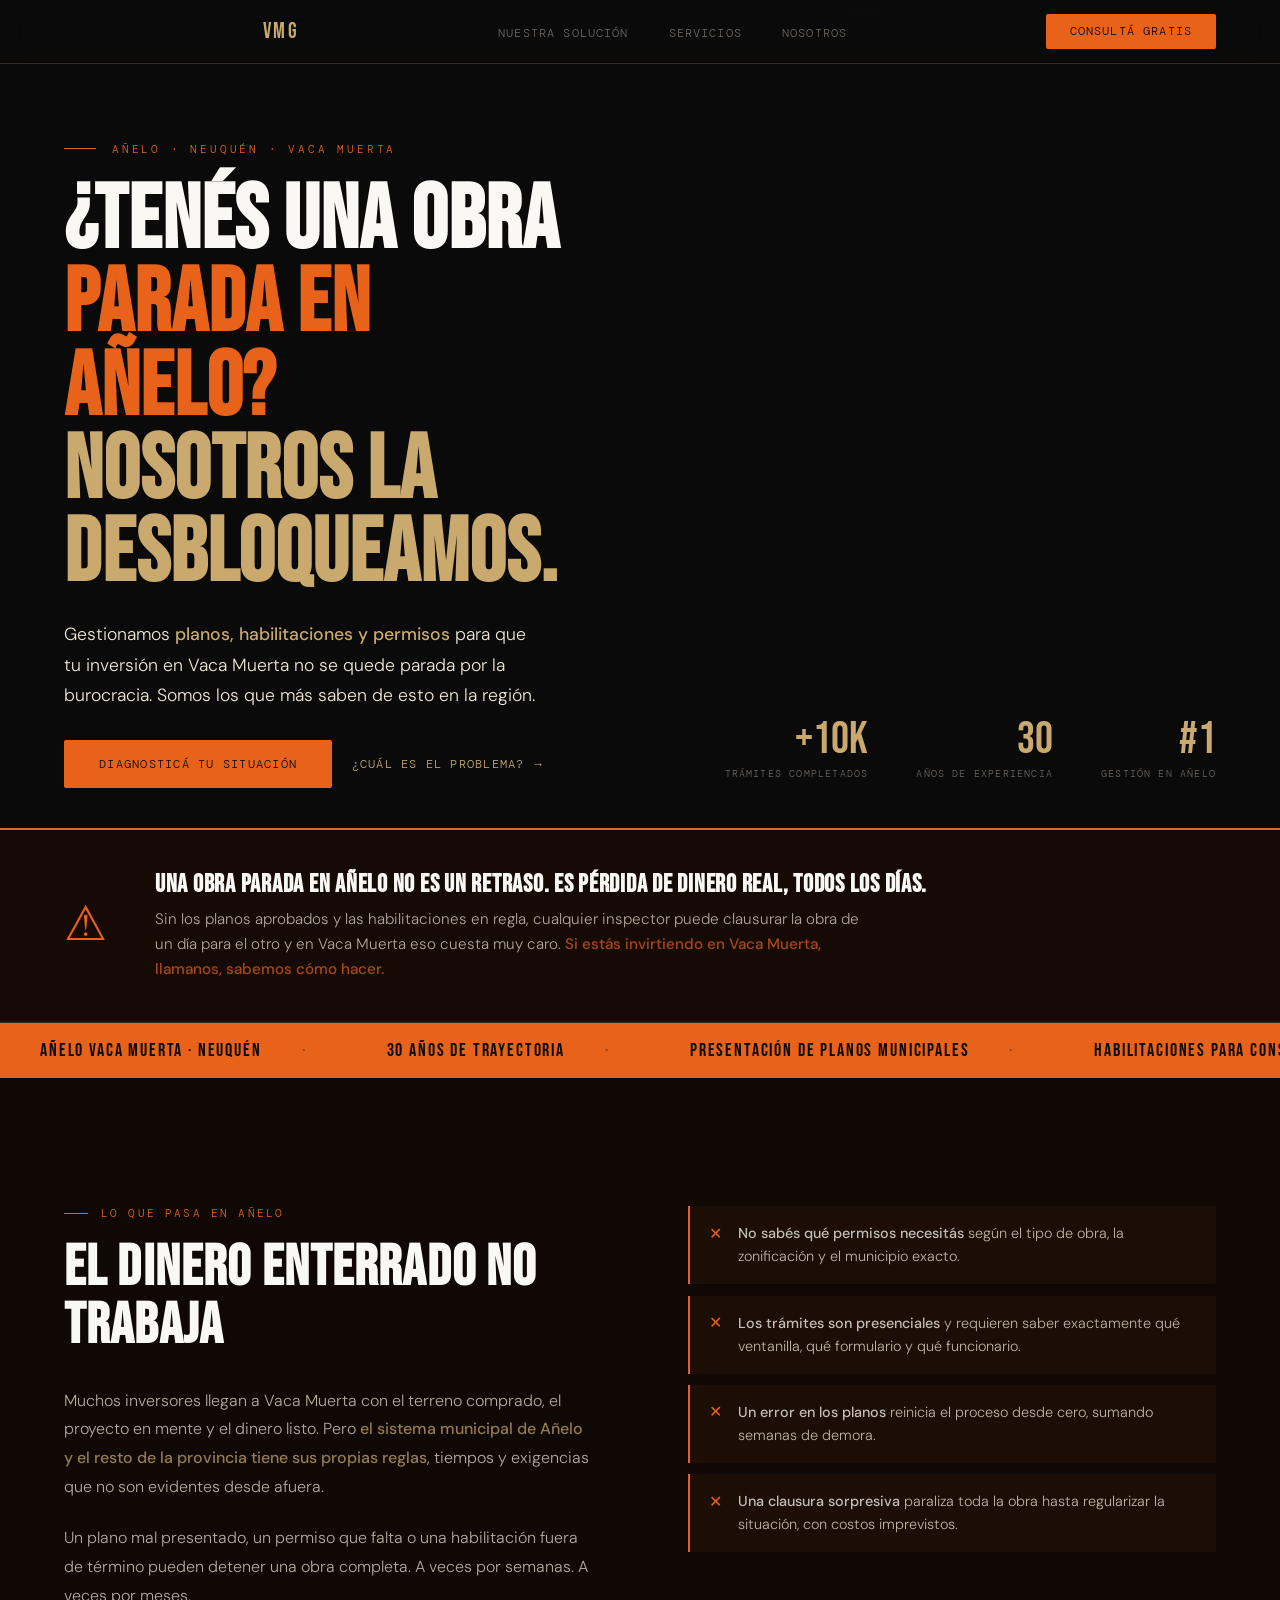
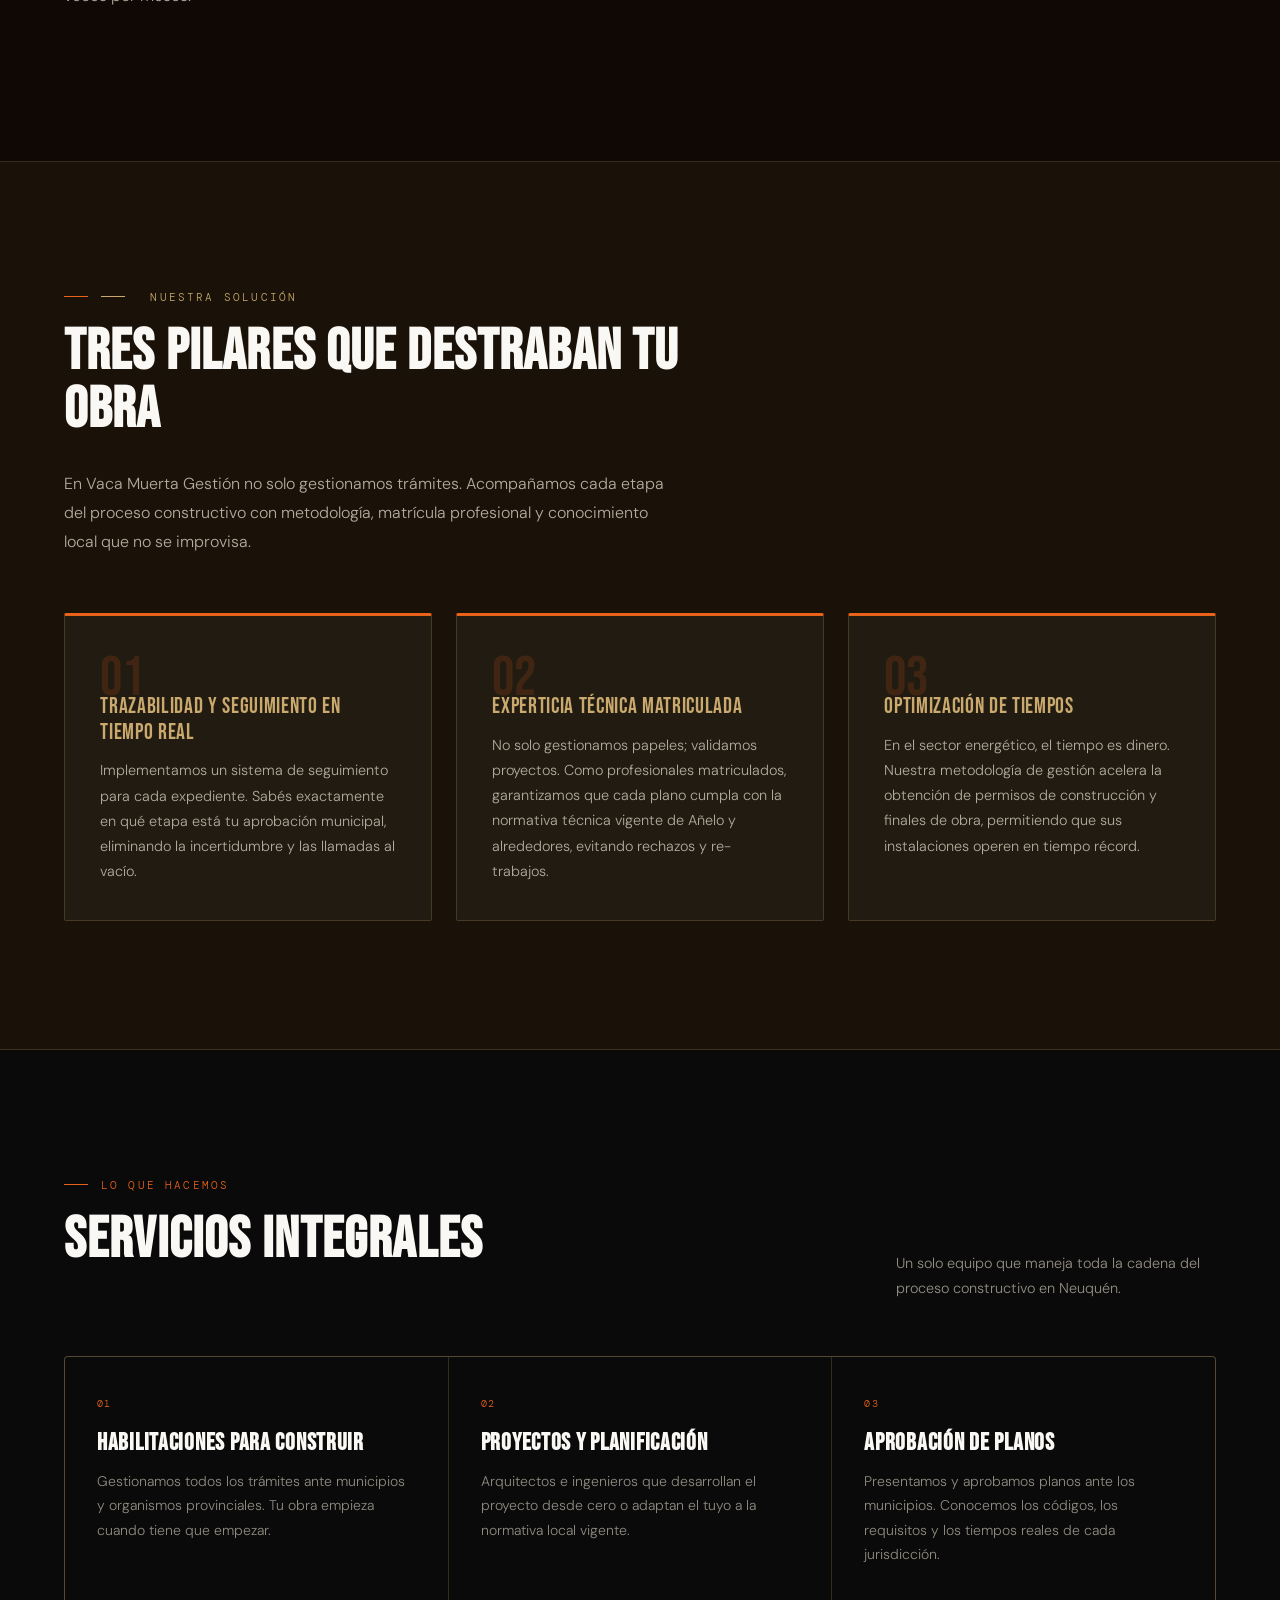
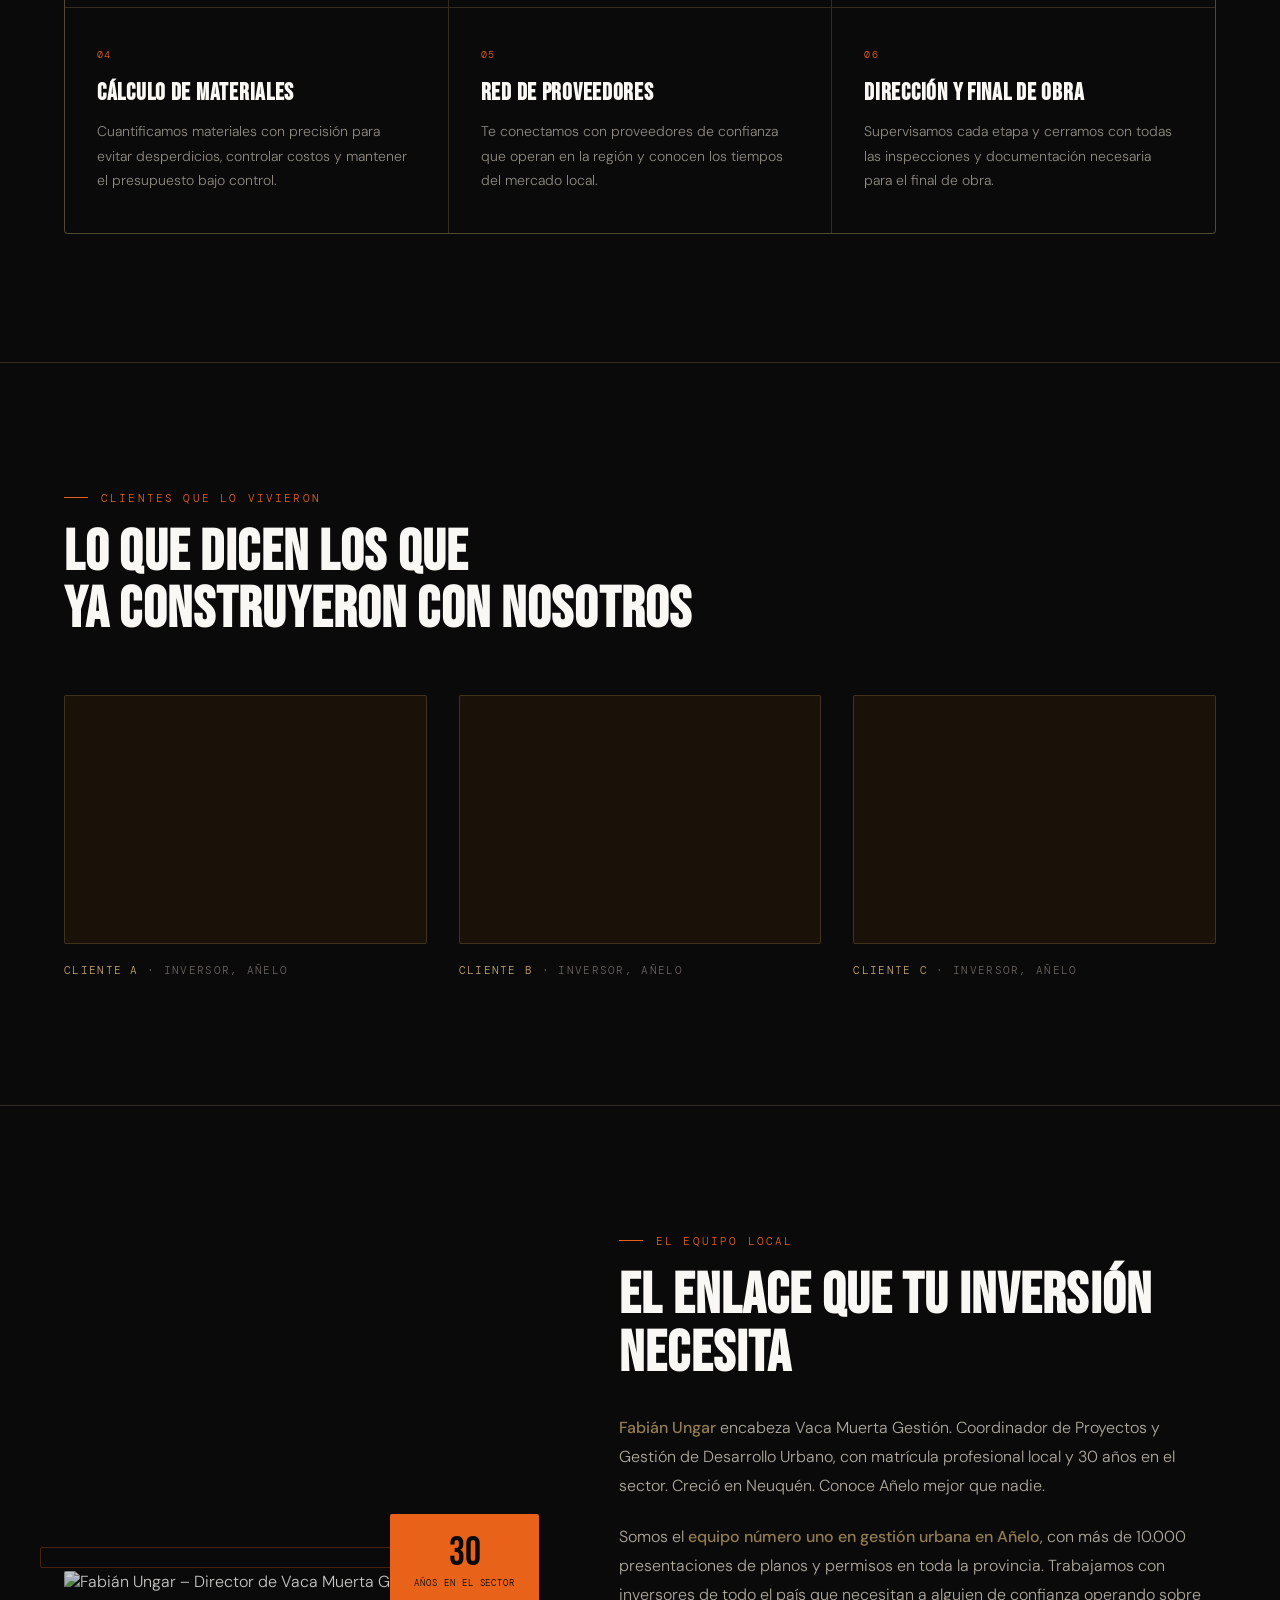
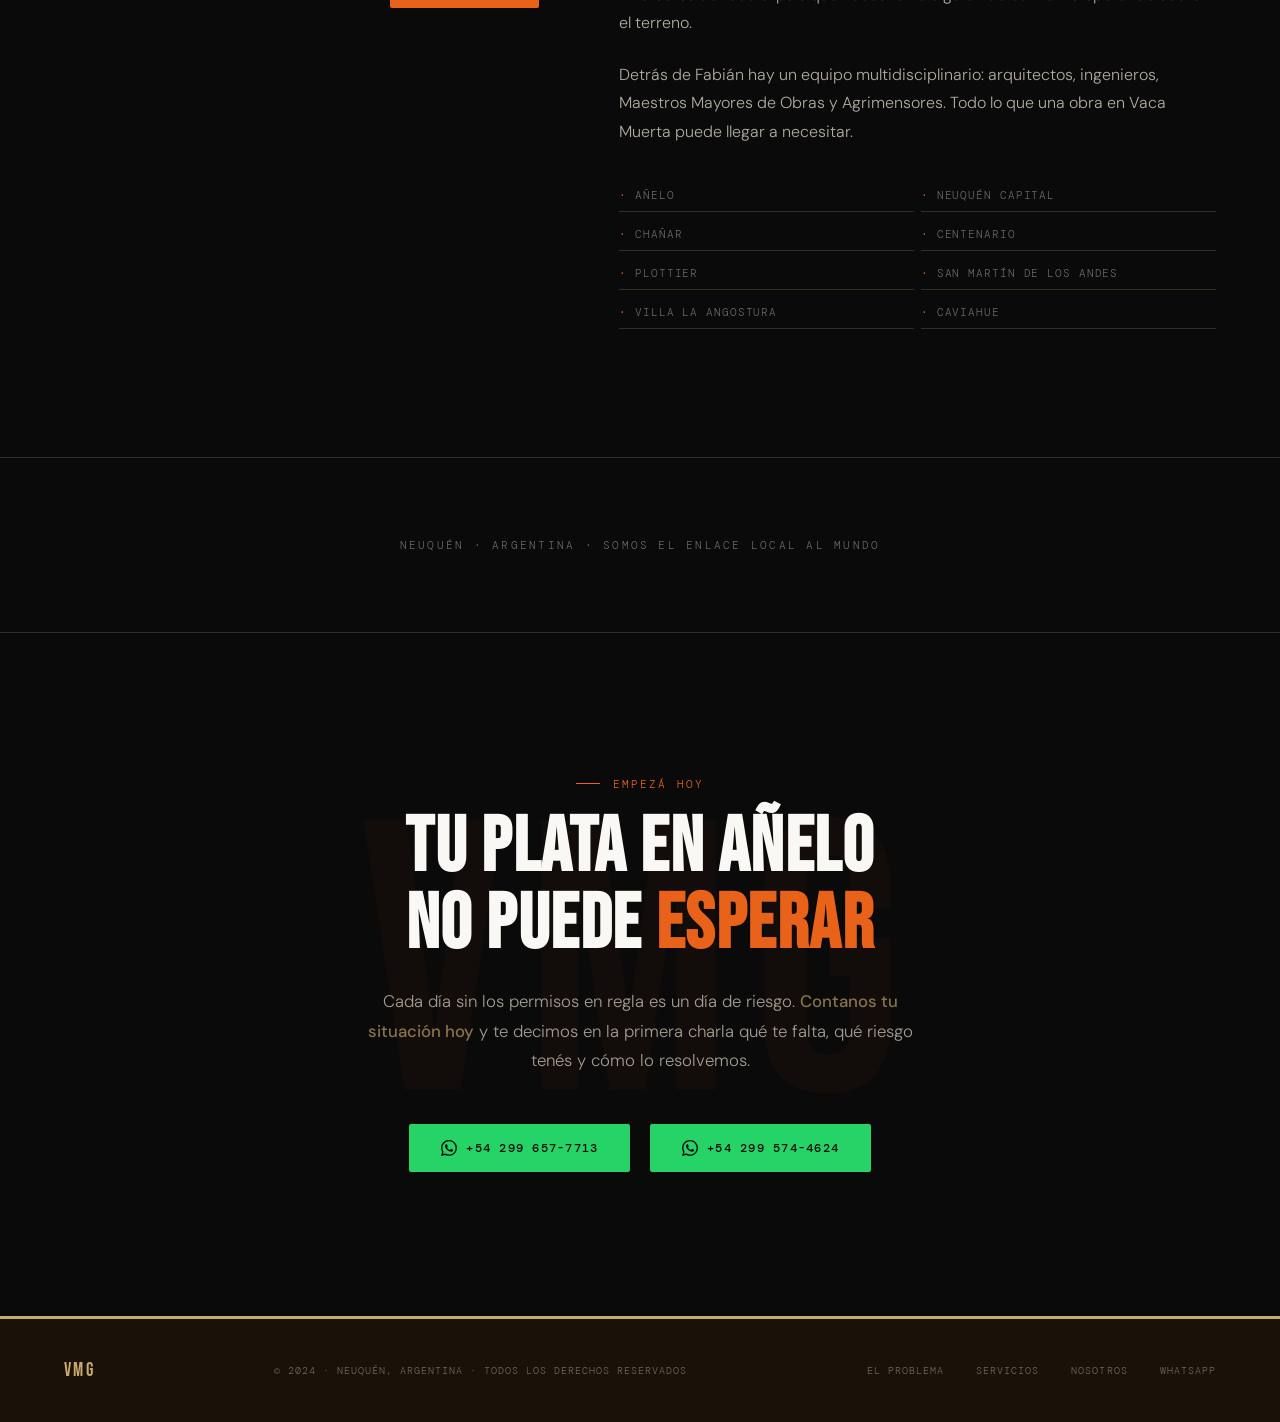
==== index.html @ 1258cb92 "Add files via upload reemplaza." ====
<!DOCTYPE html>
<html lang="es">
<head>
<meta charset="UTF-8">
<meta name="viewport" content="width=device-width, initial-scale=1.0">
<title>Vaca Muerta Gestión – Planos, Permisos y Habilitaciones en Añelo</title>
<link rel="preconnect" href="https://fonts.googleapis.com">
<link href="https://fonts.googleapis.com/css2?family=Bebas+Neue&family=DM+Sans:ital,wght@0,300;0,400;0,500;1,300&family=DM+Mono:wght@400;500&display=swap" rel="stylesheet">
<link rel="stylesheet" href="style.css">
</head>
<body>

<!-- NAV -->
<nav>
  <a href="#" class="nav-logo">
    <img src="https://vacamuertagestion.com.ar/wp-content/uploads/2024/09/VMG-isologo.png"
         alt="Vaca Muerta Gestión"
         onerror="this.style.display='none'; document.querySelector('.nav-logo-fallback').style.display='block'">
  </a>
  <span class="nav-logo-fallback">VMG</span>
  <ul>
    <li><a href="#solucion">Nuestra solución</a></li>
    <li><a href="#servicios">Servicios</a></li>
    <li><a href="#quienes">Nosotros</a></li>
  </ul>
  <a href="https://wa.me/542996577713" class="nav-cta">Consultá gratis</a>
</nav>

<!-- HERO -->
<section class="hero">
  <div class="hero-left">
    <p class="hero-eyebrow">Añelo · Neuquén · Vaca Muerta</p>
    <h1 class="hero-title">
      ¿Tenés una obra<br>
      <span class="accent">parada en Añelo?</span><br>
      <span class="arena">Nosotros la<br>desbloqueamos.</span>
    </h1>
    <p class="hero-desc">
      Gestionamos <strong>planos, habilitaciones y permisos</strong> para que tu inversión en Vaca Muerta no se quede parada por la burocracia. Somos los que más saben de esto en la región.
    </p>
    <div class="hero-actions">
      <a href="https://wa.me/542996577713" class="btn-primary">Diagnosticá tu situación</a>
      <a href="#problema" class="btn-ghost">¿Cuál es el problema?</a>
    </div>
  </div>
  <div class="hero-right">
    <img src="https://vacamuertagestion.com.ar/wp-content/uploads/2024/09/black-white-scene-showcasing-life-construction-workers-site-min-scaled.jpg" alt="Obra en construcción en Añelo">
  </div>
  <div class="hero-stat-bar">
    <div class="stat">
      <div class="stat-num">+10K</div>
      <div class="stat-label">Trámites completados</div>
    </div>
    <div class="stat">
      <div class="stat-num">30</div>
      <div class="stat-label">Años de experiencia</div>
    </div>
    <div class="stat">
      <div class="stat-num">#1</div>
      <div class="stat-label">Gestión en Añelo</div>
    </div>
  </div>
</section>

<!-- ALERTA -->
<div class="alerta-strip">
  <div class="alerta-icono">⚠</div>
  <div class="alerta-texto">
    <h3>Una obra parada en Añelo no es un retraso. Es pérdida de dinero real, todos los días.</h3>
    <p>Sin los planos aprobados y las habilitaciones en regla, cualquier inspector puede clausurar la obra de un día para el otro y en Vaca Muerta eso cuesta muy caro. <strong>Si estás invirtiendo en Vaca Muerta, llamanos, sabemos cómo hacer.</strong></p>
  </div>
</div>

<!-- TICKER -->
<div class="ticker-wrap" aria-hidden="true">
  <div class="ticker-track">
    <span class="ticker-item">Añelo Vaca Muerta · Neuquén</span>
    <span class="ticker-item">30 años de trayectoria</span>
    <span class="ticker-item">Presentación de planos municipales</span>
    <span class="ticker-item">Habilitaciones para construir</span>
    <span class="ticker-item">Gestión de permisos</span>
    <span class="ticker-item">Aprobación sin demoras</span>
    <span class="ticker-item">Códigos urbanos de Neuquén</span>
    <span class="ticker-item">Final de obra</span>
    <span class="ticker-item">Añelo Vaca Muerta · Neuquén</span>
    <span class="ticker-item">30 años de trayectoria</span>
    <span class="ticker-item">Presentación de planos municipales</span>
    <span class="ticker-item">Habilitaciones para construir</span>
    <span class="ticker-item">Gestión de permisos</span>
    <span class="ticker-item">Aprobación sin demoras</span>
    <span class="ticker-item">Códigos urbanos de Neuquén</span>
    <span class="ticker-item">Final de obra</span>
  </div>
</div>

<!-- EL PROBLEMA -->
<section class="problema" id="problema" style="background: #0f0804;">
  <div>
    <p class="tag">Lo que pasa en Añelo</p>
    <h2 class="section-title">El dinero enterrado no trabaja</h2>
    <p class="section-body">
      Muchos inversores llegan a Vaca Muerta con el terreno comprado, el proyecto en mente y el dinero listo. Pero <strong>el sistema municipal de Añelo y el resto de la provincia tiene sus propias reglas</strong>, tiempos y exigencias que no son evidentes desde afuera.
    </p>
    <p class="section-body">
      Un plano mal presentado, un permiso que falta o una habilitación fuera de término pueden detener una obra completa. A veces por semanas. A veces por meses.
    </p>
  </div>
  <div class="friction-list" style="align-self:start; margin-top:0;">
    <div class="friction-item">
      <div class="friction-ico">✕</div>
      <div class="friction-text"><strong>No sabés qué permisos necesitás</strong> según el tipo de obra, la zonificación y el municipio exacto.</div>
    </div>
    <div class="friction-item">
      <div class="friction-ico">✕</div>
      <div class="friction-text"><strong>Los trámites son presenciales</strong> y requieren saber exactamente qué ventanilla, qué formulario y qué funcionario.</div>
    </div>
    <div class="friction-item">
      <div class="friction-ico">✕</div>
      <div class="friction-text"><strong>Un error en los planos</strong> reinicia el proceso desde cero, sumando semanas de demora.</div>
    </div>
    <div class="friction-item">
      <div class="friction-ico">✕</div>
      <div class="friction-text"><strong>Una clausura sorpresiva</strong> paraliza toda la obra hasta regularizar la situación, con costos imprevistos.</div>
    </div>
  </div>
</section>

<!-- NUESTRA SOLUCIÓN -->
<section class="solucion-section" id="solucion">
  <div class="solucion-header">
    <p class="tag" style="color: var(--arena);">
      <span style="background:var(--arena); display:inline-block; width:1.5rem; height:1px; margin-right:0.8rem;"></span>
      Nuestra solución
    </p>
    <h2 class="section-title">Tres pilares que destraban tu obra</h2>
    <p class="section-body" style="max-width:55ch;">
      En Vaca Muerta Gestión no solo gestionamos trámites. Acompañamos cada etapa del proceso constructivo con metodología, matrícula profesional y conocimiento local que no se improvisa.
    </p>
  </div>
  <div class="solucion-grid">
    <div class="solucion-card-nueva">
      <div class="solucion-num-nueva">01</div>
      <div class="solucion-title-nueva">Trazabilidad y seguimiento en tiempo real</div>
      <p class="solucion-body-nueva">Implementamos un sistema de seguimiento para cada expediente. Sabés exactamente en qué etapa está tu aprobación municipal, eliminando la incertidumbre y las llamadas al vacío.</p>
    </div>
    <div class="solucion-card-nueva">
      <div class="solucion-num-nueva">02</div>
      <div class="solucion-title-nueva">Experticia técnica matriculada</div>
      <p class="solucion-body-nueva">No solo gestionamos papeles; validamos proyectos. Como profesionales matriculados, garantizamos que cada plano cumpla con la normativa técnica vigente de Añelo y alrededores, evitando rechazos y re-trabajos.</p>
    </div>
    <div class="solucion-card-nueva">
      <div class="solucion-num-nueva">03</div>
      <div class="solucion-title-nueva">Optimización de tiempos</div>
      <p class="solucion-body-nueva">En el sector energético, el tiempo es dinero. Nuestra metodología de gestión acelera la obtención de permisos de construcción y finales de obra, permitiendo que sus instalaciones operen en tiempo récord.</p>
    </div>
  </div>
</section>

<!-- SERVICIOS -->
<section class="servicios" id="servicios">
  <div class="servicios-header">
    <div>
      <p class="tag">Lo que hacemos</p>
      <h2 class="section-title">Servicios integrales</h2>
    </div>
    <p style="max-width:32ch; font-size:0.9rem; line-height:1.7; color:var(--crema); opacity:0.6;">
      Un solo equipo que maneja toda la cadena del proceso constructivo en Neuquén.
    </p>
  </div>
  <div class="servicios-grid">
    <div class="servicio-item">
      <p class="servicio-num">01</p>
      <h3 class="servicio-title">Habilitaciones para construir</h3>
      <p class="servicio-body">Gestionamos todos los trámites ante municipios y organismos provinciales. Tu obra empieza cuando tiene que empezar.</p>
    </div>
    <div class="servicio-item">
      <p class="servicio-num">02</p>
      <h3 class="servicio-title">Proyectos y planificación</h3>
      <p class="servicio-body">Arquitectos e ingenieros que desarrollan el proyecto desde cero o adaptan el tuyo a la normativa local vigente.</p>
    </div>
    <div class="servicio-item">
      <p class="servicio-num">03</p>
      <h3 class="servicio-title">Aprobación de planos</h3>
      <p class="servicio-body">Presentamos y aprobamos planos ante los municipios. Conocemos los códigos, los requisitos y los tiempos reales de cada jurisdicción.</p>
    </div>
    <div class="servicio-item">
      <p class="servicio-num">04</p>
      <h3 class="servicio-title">Cálculo de materiales</h3>
      <p class="servicio-body">Cuantificamos materiales con precisión para evitar desperdicios, controlar costos y mantener el presupuesto bajo control.</p>
    </div>
    <div class="servicio-item">
      <p class="servicio-num">05</p>
      <h3 class="servicio-title">Red de proveedores</h3>
      <p class="servicio-body">Te conectamos con proveedores de confianza que operan en la región y conocen los tiempos del mercado local.</p>
    </div>
    <div class="servicio-item">
      <p class="servicio-num">06</p>
      <h3 class="servicio-title">Dirección y final de obra</h3>
      <p class="servicio-body">Supervisamos cada etapa y cerramos con todas las inspecciones y documentación necesaria para el final de obra.</p>
    </div>
  </div>
</section>

<!-- TESTIMONIOS -->
<section class="testimonios">
  <div class="testimonios-header">
    <p class="tag">Clientes que lo vivieron</p>
    <h2 class="section-title">Lo que dicen los que<br>ya construyeron con nosotros</h2>
  </div>
  <div class="testimonios-grid">
    <div class="testimonio-card">
      <div class="testimonio-video">
        <iframe src="https://archive.org/embed/whats-app-video-2026-05-18-at-9.13.44-am" frameborder="0" webkitallowfullscreen="true" mozallowfullscreen="true" allowfullscreen></iframe>
      </div>
      <p class="testimonio-label"><span>Cliente A</span> · Inversor, Añelo</p>
    </div>
    <div class="testimonio-card">
      <div class="testimonio-video">
        <iframe src="https://archive.org/embed/whats-app-video-2026-05-18-at-9.13.44-am_202605" frameborder="0" webkitallowfullscreen="true" mozallowfullscreen="true" allowfullscreen></iframe>
      </div>
      <p class="testimonio-label"><span>Cliente B</span> · Inversor, Añelo</p>
    </div>
    <div class="testimonio-card">
      <div class="testimonio-video">
        <iframe src="https://archive.org/embed/whats-app-video-2026-05-18-at-9.19.38-am" frameborder="0" webkitallowfullscreen="true" mozallowfullscreen="true" allowfullscreen></iframe>
      </div>
      <p class="testimonio-label"><span>Cliente C</span> · Inversor, Añelo</p>
    </div>
  </div>
</section>

<!-- QUIÉNES SOMOS -->
<section class="quienes" id="quienes">
  <div class="quienes-img">
    <img src="https://vacamuertagestion.com.ar/wp-content/uploads/2024/09/Fabian-Ungar-min-683x1024.jpg" alt="Fabián Ungar – Director de Vaca Muerta Gestión">
    <div class="quienes-badge">
      <div class="quienes-badge-num">30</div>
      <div class="quienes-badge-text">años en el sector</div>
    </div>
  </div>
  <div>
    <p class="tag">El equipo local</p>
    <h2 class="section-title">El enlace que tu inversión necesita</h2>
    <p class="section-body">
      <strong>Fabián Ungar</strong> encabeza Vaca Muerta Gestión. Coordinador de Proyectos y Gestión de Desarrollo Urbano, con matrícula profesional local y 30 años en el sector. Creció en Neuquén. Conoce Añelo mejor que nadie.
    </p>
    <p class="section-body">
      Somos el <strong>equipo número uno en gestión urbana en Añelo</strong>, con más de 10.000 presentaciones de planos y permisos en toda la provincia. Trabajamos con inversores de todo el país que necesitan a alguien de confianza operando sobre el terreno.
    </p>
    <p class="section-body">
      Detrás de Fabián hay un equipo multidisciplinario: arquitectos, ingenieros, Maestros Mayores de Obras y Agrimensores. Todo lo que una obra en Vaca Muerta puede llegar a necesitar.
    </p>
    <div class="localidades">
      <div class="localidad">Añelo</div>
      <div class="localidad">Neuquén Capital</div>
      <div class="localidad">Chañar</div>
      <div class="localidad">Centenario</div>
      <div class="localidad">Plottier</div>
      <div class="localidad">San Martín de los Andes</div>
      <div class="localidad">Villa La Angostura</div>
      <div class="localidad">Caviahue</div>
    </div>
  </div>
</section>

<!-- LOGO HORIZONTAL -->
<div class="logo-section">
  <img src="https://vacamuertagestion.com.ar/wp-content/uploads/2024/09/vaca-muerta-gestion-horizontal-1024x427.png"
       alt="Vaca Muerta Gestión"
       onerror="this.style.display='none'">
  <p>Neuquén · Argentina · Somos el enlace local al mundo</p>
</div>

<!-- CTA FINAL -->
<section class="cta-section">
  <p class="tag">Empezá hoy</p>
  <h2 class="cta-title">Tu plata en Añelo<br>no puede <span class="accent">esperar</span></h2>
  <p class="cta-sub">
    Cada día sin los permisos en regla es un día de riesgo. <strong>Contanos tu situación hoy</strong> y te decimos en la primera charla qué te falta, qué riesgo tenés y cómo lo resolvemos.
  </p>
  <div class="cta-buttons">
    <a href="https://wa.me/542996577713" class="btn-whatsapp">
      <svg width="16" height="16" viewBox="0 0 24 24" fill="currentColor"><path d="M17.472 14.382c-.297-.149-1.758-.867-2.03-.967-.273-.099-.471-.148-.67.15-.197.297-.767.966-.94 1.164-.173.199-.347.223-.644.075-.297-.15-1.255-.463-2.39-1.475-.883-.788-1.48-1.761-1.653-2.059-.173-.297-.018-.458.13-.606.134-.133.298-.347.446-.52.149-.174.198-.298.298-.497.099-.198.05-.371-.025-.52-.075-.149-.669-1.612-.916-2.207-.242-.579-.487-.5-.669-.51-.173-.008-.371-.01-.57-.01-.198 0-.52.074-.792.372-.272.297-1.04 1.016-1.04 2.479 0 1.462 1.065 2.875 1.213 3.074.149.198 2.096 3.2 5.077 4.487.709.306 1.262.489 1.694.625.712.227 1.36.195 1.871.118.571-.085 1.758-.719 2.006-1.413.248-.694.248-1.289.173-1.413-.074-.124-.272-.198-.57-.347m-5.421 7.403h-.004a9.87 9.87 0 01-5.031-1.378l-.361-.214-3.741.982.998-3.648-.235-.374a9.86 9.86 0 01-1.51-5.26c.001-5.45 4.436-9.884 9.888-9.884 2.64 0 5.122 1.03 6.988 2.898a9.825 9.825 0 012.893 6.994c-.003 5.45-4.437 9.884-9.885 9.884m8.413-18.297A11.815 11.815 0 0012.05 0C5.495 0 .16 5.335.157 11.892c0 2.096.547 4.142 1.588 5.945L.057 24l6.305-1.654a11.882 11.882 0 005.683 1.448h.005c6.554 0 11.89-5.335 11.893-11.893a11.821 11.821 0 00-3.48-8.413z"/></svg>
      +54 299 657-7713
    </a>
    <a href="https://wa.me/542995744624" class="btn-whatsapp">
      <svg width="16" height="16" viewBox="0 0 24 24" fill="currentColor"><path d="M17.472 14.382c-.297-.149-1.758-.867-2.03-.967-.273-.099-.471-.148-.67.15-.197.297-.767.966-.94 1.164-.173.199-.347.223-.644.075-.297-.15-1.255-.463-2.39-1.475-.883-.788-1.48-1.761-1.653-2.059-.173-.297-.018-.458.13-.606.134-.133.298-.347.446-.52.149-.174.198-.298.298-.497.099-.198.05-.371-.025-.52-.075-.149-.669-1.612-.916-2.207-.242-.579-.487-.5-.669-.51-.173-.008-.371-.01-.57-.01-.198 0-.52.074-.792.372-.272.297-1.04 1.016-1.04 2.479 0 1.462 1.065 2.875 1.213 3.074.149.198 2.096 3.2 5.077 4.487.709.306 1.262.489 1.694.625.712.227 1.36.195 1.871.118.571-.085 1.758-.719 2.006-1.413.248-.694.248-1.289.173-1.413-.074-.124-.272-.198-.57-.347m-5.421 7.403h-.004a9.87 9.87 0 01-5.031-1.378l-.361-.214-3.741.982.998-3.648-.235-.374a9.86 9.86 0 01-1.51-5.26c.001-5.45 4.436-9.884 9.888-9.884 2.64 0 5.122 1.03 6.988 2.898a9.825 9.825 0 012.893 6.994c-.003 5.45-4.437 9.884-9.885 9.884m8.413-18.297A11.815 11.815 0 0012.05 0C5.495 0 .16 5.335.157 11.892c0 2.096.547 4.142 1.588 5.945L.057 24l6.305-1.654a11.882 11.882 0 005.683 1.448h.005c6.554 0 11.89-5.335 11.893-11.893a11.821 11.821 0 00-3.48-8.413z"/></svg>
      +54 299 574-4624
    </a>
  </div>
</section>

<!-- FOOTER -->
<footer>
  <div class="footer-logo">
    <img src="https://vacamuertagestion.com.ar/wp-content/uploads/2024/09/VMG-isologo.png"
         alt="Vaca Muerta Gestión"
         onerror="this.style.display='none'; this.parentElement.querySelector('.footer-logo-fallback').style.display='block'">
    <span class="footer-logo-fallback">VMG</span>
  </div>
  <p class="footer-copy">© 2024 · Neuquén, Argentina · Todos los derechos reservados</p>
  <div class="footer-links">
    <a href="#problema">El problema</a>
    <a href="#servicios">Servicios</a>
    <a href="#quienes">Nosotros</a>
    <a href="https://wa.me/542996577713">WhatsApp</a>
  </div>
</footer>

</body>
</html>
---- style.css ----
:root {
    --negro: #0a0a0a;
    --tierra: #1a1208;
    --naranja: #E8621A;
    --naranja-claro: #f5834a;
    --arena: #c9a96e;
    --crema: #f0e8d8;
    --blanco: #faf8f4;
    --gris: #6b6560;
    --linea: rgba(201,169,110,0.22);
  }

  * { margin: 0; padding: 0; box-sizing: border-box; }
  html { scroll-behavior: smooth; }
  body {
    background: var(--negro);
    color: var(--blanco);
    font-family: 'DM Sans', sans-serif;
    font-weight: 300;
    overflow-x: hidden;
  }

  /* ── NAV ── */
  nav {
    position: fixed;
    top: 0; left: 0; right: 0;
    z-index: 100;
    display: flex;
    align-items: center;
    justify-content: space-between;
    padding: 0.9rem 4rem;
    background: rgba(10,10,10,0.9);
    backdrop-filter: blur(14px);
    border-bottom: 1px solid var(--linea);
  }
  .nav-logo img {
    height: 56px;
    width: auto;
    display: block;
    filter: brightness(1.15);
  }
  .nav-logo-fallback {
    display: none;
    font-family: 'Bebas Neue', sans-serif;
    font-size: 1.4rem;
    letter-spacing: 0.12em;
    color: var(--arena);
    text-decoration: none;
  }
  nav ul {
    display: flex;
    gap: 2.5rem;
    list-style: none;
  }
  nav a {
    font-family: 'DM Mono', monospace;
    font-size: 0.72rem;
    letter-spacing: 0.1em;
    text-transform: uppercase;
    color: var(--gris);
    text-decoration: none;
    transition: color 0.2s;
  }
  nav a:hover { color: var(--arena); }
  .nav-cta {
    font-family: 'DM Mono', monospace;
    font-size: 0.72rem;
    letter-spacing: 0.1em;
    text-transform: uppercase;
    color: var(--negro) !important;
    background: var(--naranja);
    padding: 0.6rem 1.5rem;
    border-radius: 2px;
    transition: background 0.2s !important;
  }
  .nav-cta:hover { background: var(--naranja-claro) !important; }

  /* ── HERO ── */
  .hero {
    min-height: 92vh;
    max-height: 92vh;
    display: grid;
    grid-template-columns: 1fr 1fr;
    position: relative;
    overflow: hidden;
  }
  .hero-left {
    display: flex;
    flex-direction: column;
    justify-content: flex-end;
    padding: 5.5rem 4rem 2.5rem;
    position: relative;
    z-index: 2;
  }
  .hero-eyebrow {
    font-family: 'DM Mono', monospace;
    font-size: 0.7rem;
    letter-spacing: 0.25em;
    text-transform: uppercase;
    color: var(--naranja);
    margin-bottom: 1.5rem;
    display: flex;
    align-items: center;
    gap: 1rem;
  }
  .hero-eyebrow::before {
    content: '';
    display: inline-block;
    width: 2rem; height: 1px;
    background: var(--naranja);
  }
  .hero-title {
    font-family: 'Bebas Neue', sans-serif;
    font-size: clamp(3.5rem, 7vw, 7rem);
    line-height: 0.93;
    letter-spacing: 0.01em;
    color: var(--blanco);
    margin-bottom: 1.4rem;
  }
  .hero-title .accent { color: var(--naranja); }
  .hero-title .arena  { color: var(--arena); }

  .hero-desc {
    font-size: 1.1rem;
    line-height: 1.75;
    color: var(--crema);
    opacity: 0.85;
    max-width: 40ch;
    margin-bottom: 1.8rem;
  }
  .hero-desc strong { color: var(--arena); font-weight: 500; }

  .hero-actions {
    display: flex;
    gap: 1.2rem;
    align-items: center;
  }
  .btn-primary {
    background: var(--naranja);
    color: var(--negro);
    font-family: 'DM Mono', monospace;
    font-size: 0.78rem;
    letter-spacing: 0.1em;
    text-transform: uppercase;
    text-decoration: none;
    padding: 1rem 2.2rem;
    border-radius: 2px;
    transition: background 0.2s, transform 0.2s;
  }
  .btn-primary:hover { background: var(--naranja-claro); transform: translateY(-2px); }
  .btn-ghost {
    color: var(--arena);
    font-family: 'DM Mono', monospace;
    font-size: 0.78rem;
    letter-spacing: 0.1em;
    text-transform: uppercase;
    text-decoration: none;
    display: flex;
    align-items: center;
    gap: 0.6rem;
    transition: gap 0.2s;
  }
  .btn-ghost:hover { gap: 1rem; }
  .btn-ghost::after { content: '→'; }

  .hero-right {
    position: relative;
    overflow: hidden;
  }
  .hero-right img {
    width: 100%; height: 100%;
    object-fit: cover;
    filter: grayscale(55%) brightness(0.5);
  }
  .hero-right::after {
    content: '';
    position: absolute;
    inset: 0;
    background: linear-gradient(to right, var(--negro) 0%, transparent 45%),
                linear-gradient(to top, var(--negro) 0%, transparent 30%);
  }
  .hero-stat-bar {
    position: absolute;
    bottom: 3rem; right: 4rem;
    z-index: 3;
    display: flex;
    gap: 3rem;
  }
  .stat { text-align: right; }
  .stat-num {
    font-family: 'Bebas Neue', sans-serif;
    font-size: 2.8rem;
    color: var(--arena);
    line-height: 1;
  }
  .stat-label {
    font-family: 'DM Mono', monospace;
    font-size: 0.62rem;
    letter-spacing: 0.12em;
    text-transform: uppercase;
    color: var(--gris);
    margin-top: 0.25rem;
  }

  /* ── ALERTA ── */
  .alerta-strip {
    background: #150a04;
    border-top: 2px solid var(--naranja);
    border-bottom: 1px solid var(--linea);
    padding: 2.5rem 4rem;
    display: flex;
    align-items: center;
    gap: 3rem;
  }
  .alerta-icono {
    font-family: 'Bebas Neue', sans-serif;
    font-size: 3rem;
    color: var(--naranja);
    flex-shrink: 0;
    line-height: 1;
  }
  .alerta-texto h3 {
    font-family: 'Bebas Neue', sans-serif;
    font-size: 1.55rem;
    letter-spacing: 0.03em;
    color: var(--blanco);
    margin-bottom: 0.5rem;
  }
  .alerta-texto p {
    font-size: 0.95rem;
    line-height: 1.65;
    color: var(--crema);
    opacity: 0.7;
    max-width: 72ch;
  }
  .alerta-texto p strong { color: var(--naranja); font-weight: 500; }

  /* ── TICKER ── */
  .ticker-wrap {
    background: var(--naranja);
    padding: 1rem 0;
    overflow: hidden;
    white-space: nowrap;
  }
  .ticker-track {
    display: inline-flex;
    animation: ticker 30s linear infinite;
  }
  .ticker-item {
    font-family: 'Bebas Neue', sans-serif;
    font-size: 1.15rem;
    letter-spacing: 0.1em;
    color: var(--negro);
    padding: 0 2.5rem;
    display: inline-flex;
    align-items: center;
    gap: 2.5rem;
  }
  .ticker-item::after { content: '·'; opacity: 0.4; }
  @keyframes ticker {
    from { transform: translateX(0); }
    to   { transform: translateX(-50%); }
  }

  /* ── PROBLEMA / SOLUCIÓN ── */
  .problema {
    padding: 8rem 4rem;
    display: grid;
    grid-template-columns: 1fr 1fr;
    gap: 6rem;
    align-items: start;
    border-bottom: 1px solid var(--linea);
  }
  .tag {
    font-family: 'DM Mono', monospace;
    font-size: 0.68rem;
    letter-spacing: 0.2em;
    text-transform: uppercase;
    color: var(--naranja);
    margin-bottom: 1.2rem;
    display: flex;
    align-items: center;
    gap: 0.8rem;
  }
  .tag::before {
    content: '';
    display: inline-block;
    width: 1.5rem; height: 1px;
    background: var(--naranja);
  }
  .section-title {
    font-family: 'Bebas Neue', sans-serif;
    font-size: clamp(3rem, 4.5vw, 4.8rem);
    line-height: 1;
    letter-spacing: 0.02em;
    color: var(--blanco);
    margin-bottom: 2rem;
  }
  .section-body {
    font-size: 1rem;
    line-height: 1.8;
    color: var(--crema);
    opacity: 0.72;
    margin-bottom: 1.4rem;
  }
  .section-body strong { color: var(--arena); font-weight: 500; opacity: 1; }

  .friction-list {
    margin-top: 2rem;
    display: flex;
    flex-direction: column;
    gap: 0.7rem;
  }
  .friction-item {
    display: flex;
    align-items: flex-start;
    gap: 1rem;
    padding: 1rem 1.2rem;
    background: rgba(232,98,26,0.06);
    border-left: 2px solid var(--naranja);
    border-radius: 0 2px 2px 0;
  }
  .friction-ico {
    font-family: 'Bebas Neue', sans-serif;
    font-size: 1rem;
    color: var(--naranja);
    flex-shrink: 0;
    margin-top: 0.1rem;
  }
  .friction-text {
    font-size: 0.9rem;
    line-height: 1.6;
    color: var(--crema);
    opacity: 0.75;
  }
  .friction-text strong { color: var(--blanco); font-weight: 500; opacity: 1; }

  .solucion-cards {
    display: flex;
    flex-direction: column;
    gap: 1.2rem;
  }
  .solucion-card {
    background: var(--tierra);
    border: 1px solid var(--linea);
    border-radius: 4px;
    padding: 2rem 2.2rem;
    position: relative;
    overflow: hidden;
    transition: border-color 0.2s;
  }
  .solucion-card:hover { border-color: rgba(232,98,26,0.5); }
  .solucion-card::before {
    content: '';
    position: absolute;
    top: 0; left: 0; right: 0;
    height: 2px;
    background: linear-gradient(to right, var(--naranja), transparent);
  }
  .solucion-num {
    font-family: 'Bebas Neue', sans-serif;
    font-size: 4rem;
    color: var(--naranja);
    opacity: 0.1;
    line-height: 1;
    margin-bottom: -1.1rem;
  }
  .solucion-title {
    font-family: 'Bebas Neue', sans-serif;
    font-size: 1.5rem;
    letter-spacing: 0.03em;
    color: var(--arena);
    margin-bottom: 0.6rem;
  }
  .solucion-body {
    font-size: 0.9rem;
    line-height: 1.75;
    color: var(--crema);
    opacity: 0.65;
  }

  /* ── SERVICIOS ── */
  .servicios {
    padding: 8rem 4rem;
    border-bottom: 1px solid var(--linea);
  }
  .servicios-header {
    display: flex;
    justify-content: space-between;
    align-items: flex-end;
    margin-bottom: 3.5rem;
    gap: 2rem;
  }
  .servicios-grid {
    display: grid;
    grid-template-columns: repeat(3, 1fr);
    gap: 1px;
    background: var(--linea);
    border: 1px solid var(--linea);
    border-radius: 4px;
    overflow: hidden;
  }
  .servicio-item {
    background: var(--negro);
    padding: 2.5rem 2rem;
    transition: background 0.25s;
  }
  .servicio-item:hover { background: var(--tierra); }
  .servicio-num {
    font-family: 'DM Mono', monospace;
    font-size: 0.62rem;
    color: var(--naranja);
    letter-spacing: 0.12em;
    margin-bottom: 1.2rem;
  }
  .servicio-title {
    font-family: 'Bebas Neue', sans-serif;
    font-size: 1.5rem;
    letter-spacing: 0.03em;
    color: var(--blanco);
    margin-bottom: 0.8rem;
    line-height: 1.1;
  }
  .servicio-body {
    font-size: 0.875rem;
    line-height: 1.75;
    color: var(--crema);
    opacity: 0.58;
  }

  /* ── QUIÉNES SOMOS ── */
  .quienes {
    padding: 8rem 4rem;
    display: grid;
    grid-template-columns: 1fr 1.3fr;
    gap: 6rem;
    align-items: center;
    border-bottom: 1px solid var(--linea);
  }
  .quienes-img { position: relative; }
  .quienes-img img {
    width: 100%;
    max-height: 560px;
    object-fit: cover;
    object-position: top;
    filter: grayscale(25%) brightness(0.8);
    border-radius: 2px;
    display: block;
    position: relative;
    z-index: 1;
  }
  .quienes-img::before {
    content: '';
    position: absolute;
    top: -1.5rem; left: -1.5rem;
    right: 1.5rem; bottom: 1.5rem;
    border: 1px solid var(--naranja);
    opacity: 0.28;
    border-radius: 2px;
  }
  .quienes-badge {
    position: absolute;
    bottom: -1rem; right: -1rem;
    z-index: 2;
    background: var(--naranja);
    color: var(--negro);
    padding: 1.2rem 1.5rem;
    border-radius: 2px;
    text-align: center;
  }
  .quienes-badge-num {
    font-family: 'Bebas Neue', sans-serif;
    font-size: 2.5rem;
    line-height: 1;
  }
  .quienes-badge-text {
    font-family: 'DM Mono', monospace;
    font-size: 0.58rem;
    letter-spacing: 0.1em;
    text-transform: uppercase;
    margin-top: 0.2rem;
  }
  .localidades {
    margin-top: 2rem;
    display: grid;
    grid-template-columns: 1fr 1fr;
    gap: 0.4rem;
  }
  .localidad {
    font-family: 'DM Mono', monospace;
    font-size: 0.7rem;
    letter-spacing: 0.08em;
    text-transform: uppercase;
    color: var(--gris);
    padding: 0.55rem 0;
    border-bottom: 1px solid var(--linea);
    display: flex;
    align-items: center;
    gap: 0.5rem;
  }
  .localidad::before { content: '·'; color: var(--naranja); }

  /* ── LOGO HORIZONTAL ── */
  .logo-section {
    padding: 5rem 4rem;
    display: flex;
    flex-direction: column;
    align-items: center;
    gap: 1.5rem;
    border-bottom: 1px solid var(--linea);
    text-align: center;
  }
  .logo-section img {
    height: 72px;
    width: auto;
    opacity: 0.82;
    filter: brightness(1.15);
  }
  .logo-section p {
    font-family: 'DM Mono', monospace;
    font-size: 0.7rem;
    letter-spacing: 0.2em;
    text-transform: uppercase;
    color: var(--gris);
  }

  /* ── CTA ── */
  .cta-section {
    padding: 9rem 4rem;
    text-align: center;
    position: relative;
    overflow: hidden;
  }
  .cta-section::before {
    content: 'VMG';
    position: absolute;
    top: 50%; left: 50%;
    transform: translate(-50%, -50%);
    font-family: 'Bebas Neue', sans-serif;
    font-size: 30vw;
    color: var(--naranja);
    opacity: 0.035;
    letter-spacing: 0.05em;
    pointer-events: none;
    white-space: nowrap;
  }
  .cta-section .tag { justify-content: center; }
  .cta-title {
    font-family: 'Bebas Neue', sans-serif;
    font-size: clamp(3rem, 6vw, 6.5rem);
    line-height: 1;
    letter-spacing: 0.02em;
    color: var(--blanco);
    margin-bottom: 1.5rem;
    position: relative;
  }
  .cta-title .accent { color: var(--naranja); }
  .cta-sub {
    font-size: 1.05rem;
    line-height: 1.75;
    color: var(--crema);
    opacity: 0.65;
    max-width: 52ch;
    margin: 0 auto 3rem;
    position: relative;
  }
  .cta-sub strong { color: var(--arena); font-weight: 500; opacity: 1; }
  .cta-buttons {
    display: flex;
    gap: 1.2rem;
    justify-content: center;
    position: relative;
    flex-wrap: wrap;
  }
  .btn-whatsapp {
    background: #25D366;
    color: var(--negro);
    font-family: 'DM Mono', monospace;
    font-size: 0.78rem;
    letter-spacing: 0.1em;
    text-transform: uppercase;
    text-decoration: none;
    padding: 1rem 2rem;
    border-radius: 2px;
    display: flex;
    align-items: center;
    gap: 0.6rem;
    transition: opacity 0.2s;
    font-weight: 500;
  }
  .btn-whatsapp:hover { opacity: 0.85; }

  /* ── FOOTER ── */
  footer {
    border-top: 3px solid var(--arena);
    background: var(--tierra);
    padding: 2.5rem 4rem;
    display: flex;
    justify-content: space-between;
    align-items: center;
    gap: 1.5rem;
    flex-wrap: wrap;
  }
  .footer-logo img {
    height: 60px;
    width: auto;
    opacity: 0.88;
    filter: brightness(1.2);
    display: block;
  }
  .footer-logo-fallback {
    display: none;
    font-family: 'Bebas Neue', sans-serif;
    font-size: 1.2rem;
    letter-spacing: 0.12em;
    color: var(--arena);
  }
  .footer-copy {
    font-family: 'DM Mono', monospace;
    font-size: 0.63rem;
    letter-spacing: 0.1em;
    text-transform: uppercase;
    color: var(--gris);
  }
  .footer-links {
    display: flex;
    gap: 2rem;
  }
  .footer-links a {
    font-family: 'DM Mono', monospace;
    font-size: 0.65rem;
    letter-spacing: 0.1em;
    text-transform: uppercase;
    color: var(--gris);
    text-decoration: none;
    transition: color 0.2s;
  }
  .footer-links a:hover { color: var(--arena); }

  /* ── SECCIÓN SOLUCIÓN ── */
  .solucion-section {
    padding: 8rem 4rem;
    background: var(--tierra);
    border-bottom: 1px solid var(--linea);
  }
  .solucion-header {
    margin-bottom: 3.5rem;
    max-width: 60ch;
  }
  .solucion-grid {
    display: grid;
    grid-template-columns: repeat(3, 1fr);
    gap: 1.5rem;
  }
  .solucion-card-nueva {
    background: rgba(255,255,255,0.04);
    border: 1px solid var(--linea);
    border-top: 3px solid var(--naranja);
    border-radius: 2px;
    padding: 2.2rem;
    transition: background 0.2s;
  }
  .solucion-card-nueva:hover { background: rgba(232,98,26,0.06); }
  .solucion-num-nueva {
    font-family: 'Bebas Neue', sans-serif;
    font-size: 3.5rem;
    color: var(--naranja);
    opacity: 0.15;
    line-height: 1;
    margin-bottom: -0.8rem;
  }
  .solucion-title-nueva {
    font-family: 'Bebas Neue', sans-serif;
    font-size: 1.4rem;
    letter-spacing: 0.03em;
    color: var(--arena);
    margin-bottom: 0.8rem;
    line-height: 1.15;
  }
  .solucion-body-nueva {
    font-size: 0.9rem;
    line-height: 1.75;
    color: var(--crema);
    opacity: 0.7;
  }

  /* ── TESTIMONIOS ── */
  .testimonios {
    padding: 8rem 4rem;
    border-bottom: 1px solid var(--linea);
  }
  .testimonios-header {
    margin-bottom: 3.5rem;
  }
  .testimonios-grid {
    display: grid;
    grid-template-columns: repeat(3, 1fr);
    gap: 2rem;
  }
  .testimonio-card {
    display: flex;
    flex-direction: column;
    gap: 1.2rem;
  }
  .testimonio-video {
    position: relative;
    width: 100%;
    aspect-ratio: 560 / 384;
    background: var(--tierra);
    border-radius: 2px;
    overflow: hidden;
    border: 1px solid var(--linea);
  }
  .testimonio-video iframe {
    position: absolute;
    inset: 0;
    width: 100%;
    height: 100%;
    border: none;
  }
  .testimonio-label {
    font-family: 'DM Mono', monospace;
    font-size: 0.68rem;
    letter-spacing: 0.12em;
    text-transform: uppercase;
    color: var(--gris);
  }
  .testimonio-label span { color: var(--arena); }

  /* ── ANIMACIONES ── */
  @keyframes fadeUp {
    from { opacity: 0; transform: translateY(28px); }
    to   { opacity: 1; transform: translateY(0); }
  }
  .hero-left > * { animation: fadeUp 0.8s ease both; }
  .hero-eyebrow  { animation-delay: 0.1s; }
  .hero-title    { animation-delay: 0.25s; }
  .hero-desc     { animation-delay: 0.4s; }
  .hero-actions  { animation-delay: 0.55s; }
  .hero-stat-bar { animation: fadeUp 0.8s 0.7s ease both; }

  ::-webkit-scrollbar { width: 4px; }
  ::-webkit-scrollbar-track { background: var(--negro); }
  ::-webkit-scrollbar-thumb { background: var(--naranja); border-radius: 2px; }

  /* ── RESPONSIVE ── */
  @media (max-width: 1024px) {
    nav { padding: 1rem 2rem; }
    nav ul { gap: 1.5rem; }
    .hero { grid-template-columns: 1fr; min-height: auto; }
    .hero-left { padding: 9rem 2rem 4rem; }
    .hero-right { height: 55vw; min-height: 280px; }
    .hero-stat-bar { position: static; justify-content: flex-start; gap: 2rem; padding: 0 2rem 3rem; flex-wrap: wrap; }
    .stat { text-align: left; }
    .alerta-strip { padding: 2rem; gap: 2rem; }
    .problema { grid-template-columns: 1fr; gap: 3rem; padding: 5rem 2rem; }
    .solucion-section { padding: 5rem 2rem; }
    .solucion-grid { grid-template-columns: 1fr; gap: 1.2rem; }
    .testimonios { padding: 5rem 2rem; }
    .testimonios-grid { grid-template-columns: 1fr; gap: 2.5rem; }
    .servicios { padding: 5rem 2rem; }
    .servicios-header { flex-direction: column; align-items: flex-start; }
    .servicios-grid { grid-template-columns: 1fr 1fr; }
    .quienes { grid-template-columns: 1fr; gap: 3rem; padding: 5rem 2rem; }
    .quienes-img { max-width: 420px; margin: 0 auto; }
    .logo-section { padding: 3.5rem 2rem; }
    .cta-section { padding: 5rem 2rem; }
    footer { padding: 2rem; }
  }

  @media (max-width: 640px) {
    nav { padding: 0.9rem 1.2rem; }
    nav ul { display: none; }
    .nav-cta { padding: 0.5rem 1rem; font-size: 0.68rem; }
    .hero-left { padding: 7rem 1.2rem 2.5rem; }
    .hero-title { font-size: clamp(3.2rem, 15vw, 5rem); }
    .hero-desc { font-size: 0.95rem; }
    .hero-actions { flex-direction: column; align-items: flex-start; gap: 1rem; }
    .btn-primary { width: 100%; text-align: center; }
    .hero-right { height: 65vw; }
    .hero-stat-bar { gap: 1.5rem; padding: 0 1.2rem 2.5rem; }
    .stat-num { font-size: 2rem; }
    .alerta-strip { flex-direction: column; gap: 1rem; padding: 1.8rem 1.2rem; }
    .ticker-item { font-size: 0.95rem; padding: 0 1.5rem; }
    .problema { padding: 4rem 1.2rem; gap: 2.5rem; }
    .solucion-section { padding: 4rem 1.2rem; }
    .solucion-grid { grid-template-columns: 1fr; }
    .testimonios { padding: 4rem 1.2rem; }
    .testimonios-grid { grid-template-columns: 1fr; gap: 2rem; }
    .section-title { font-size: clamp(2.2rem, 10vw, 3.5rem); }
    .servicios { padding: 4rem 1.2rem; }
    .servicios-grid { grid-template-columns: 1fr; }
    .servicio-item { padding: 2rem 1.4rem; }
    .quienes { padding: 4rem 1.2rem; gap: 2rem; }
    .quienes-img { max-width: 100%; }
    .localidades { grid-template-columns: 1fr; }
    .logo-section { padding: 3rem 1.2rem; }
    .logo-section img { height: 50px; }
    .cta-section { padding: 4rem 1.2rem; }
    .cta-title { font-size: clamp(2.5rem, 11vw, 4rem); }
    .cta-buttons { flex-direction: column; }
    .btn-whatsapp { justify-content: center; }
    .cta-section::before { font-size: 55vw; }
    footer { padding: 2rem 1.2rem; flex-direction: column; align-items: flex-start; gap: 1rem; }
    .footer-links { flex-wrap: wrap; gap: 1rem; }
  }
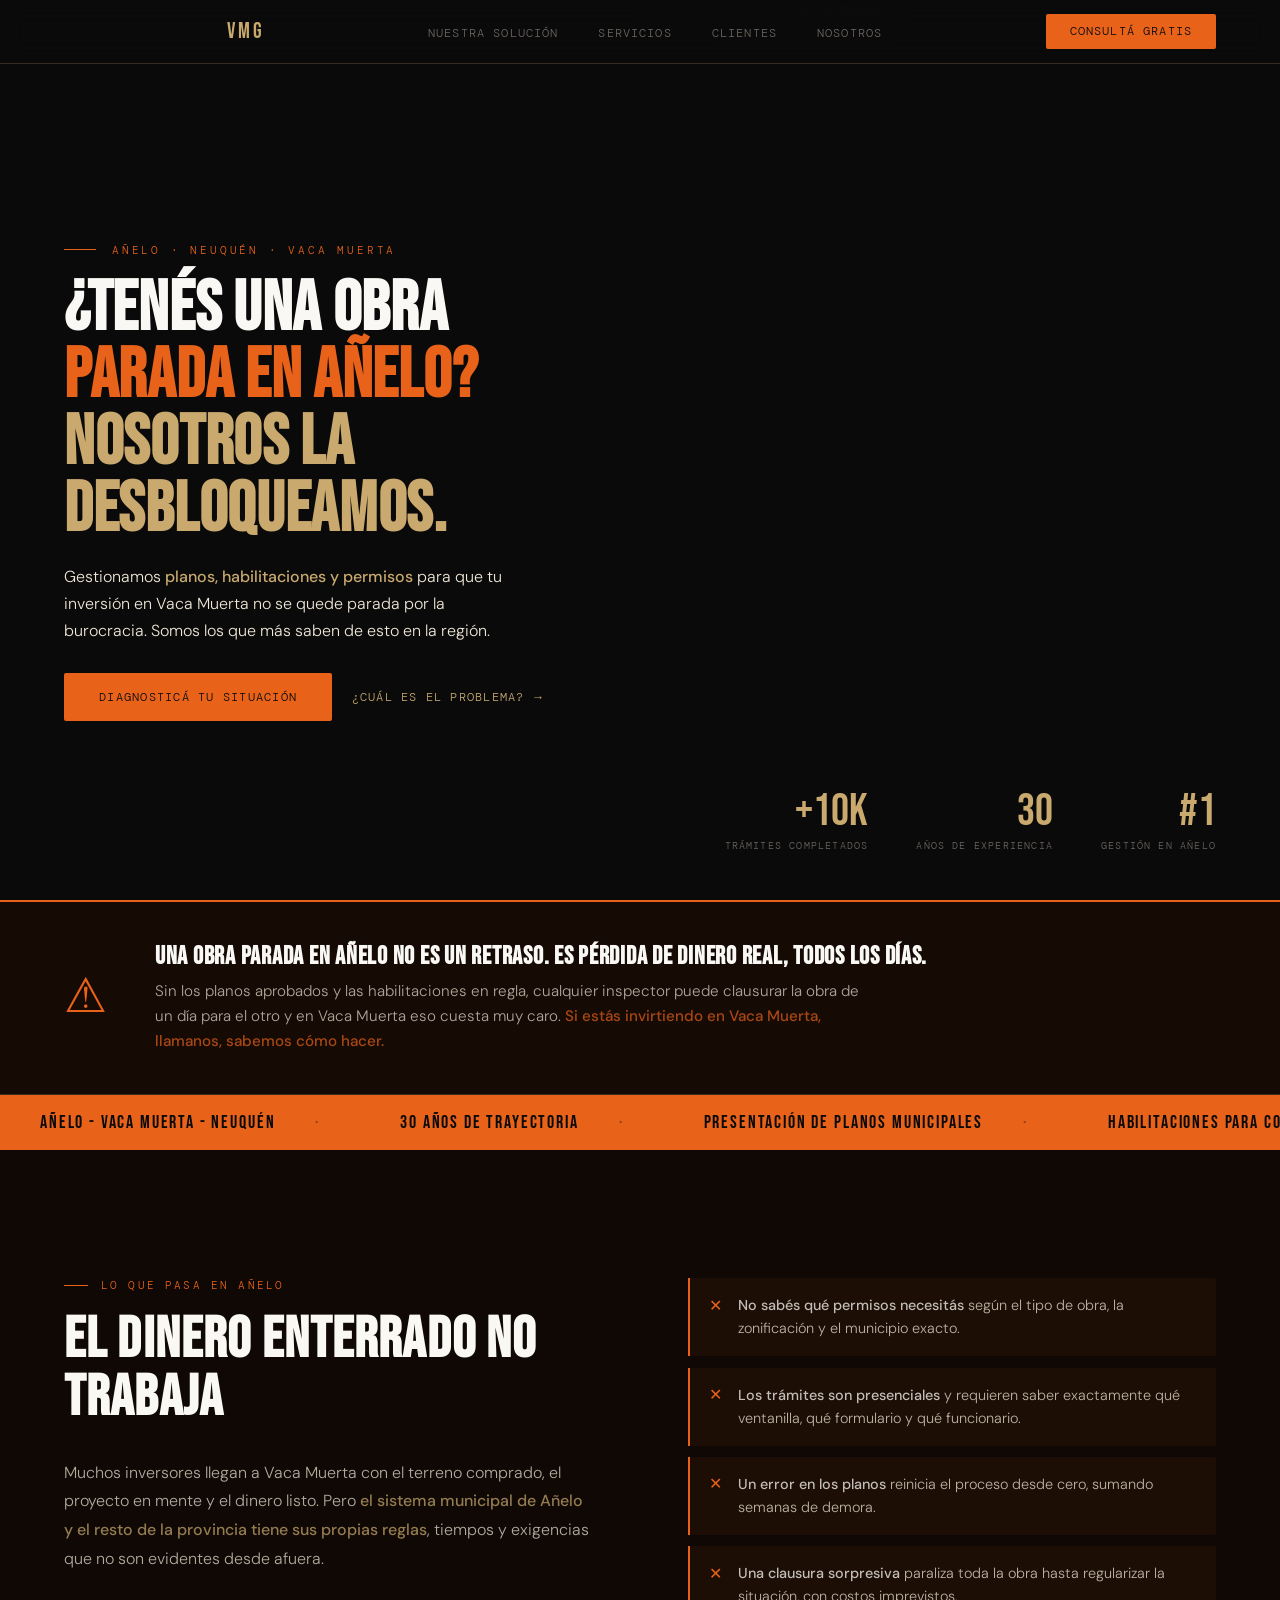
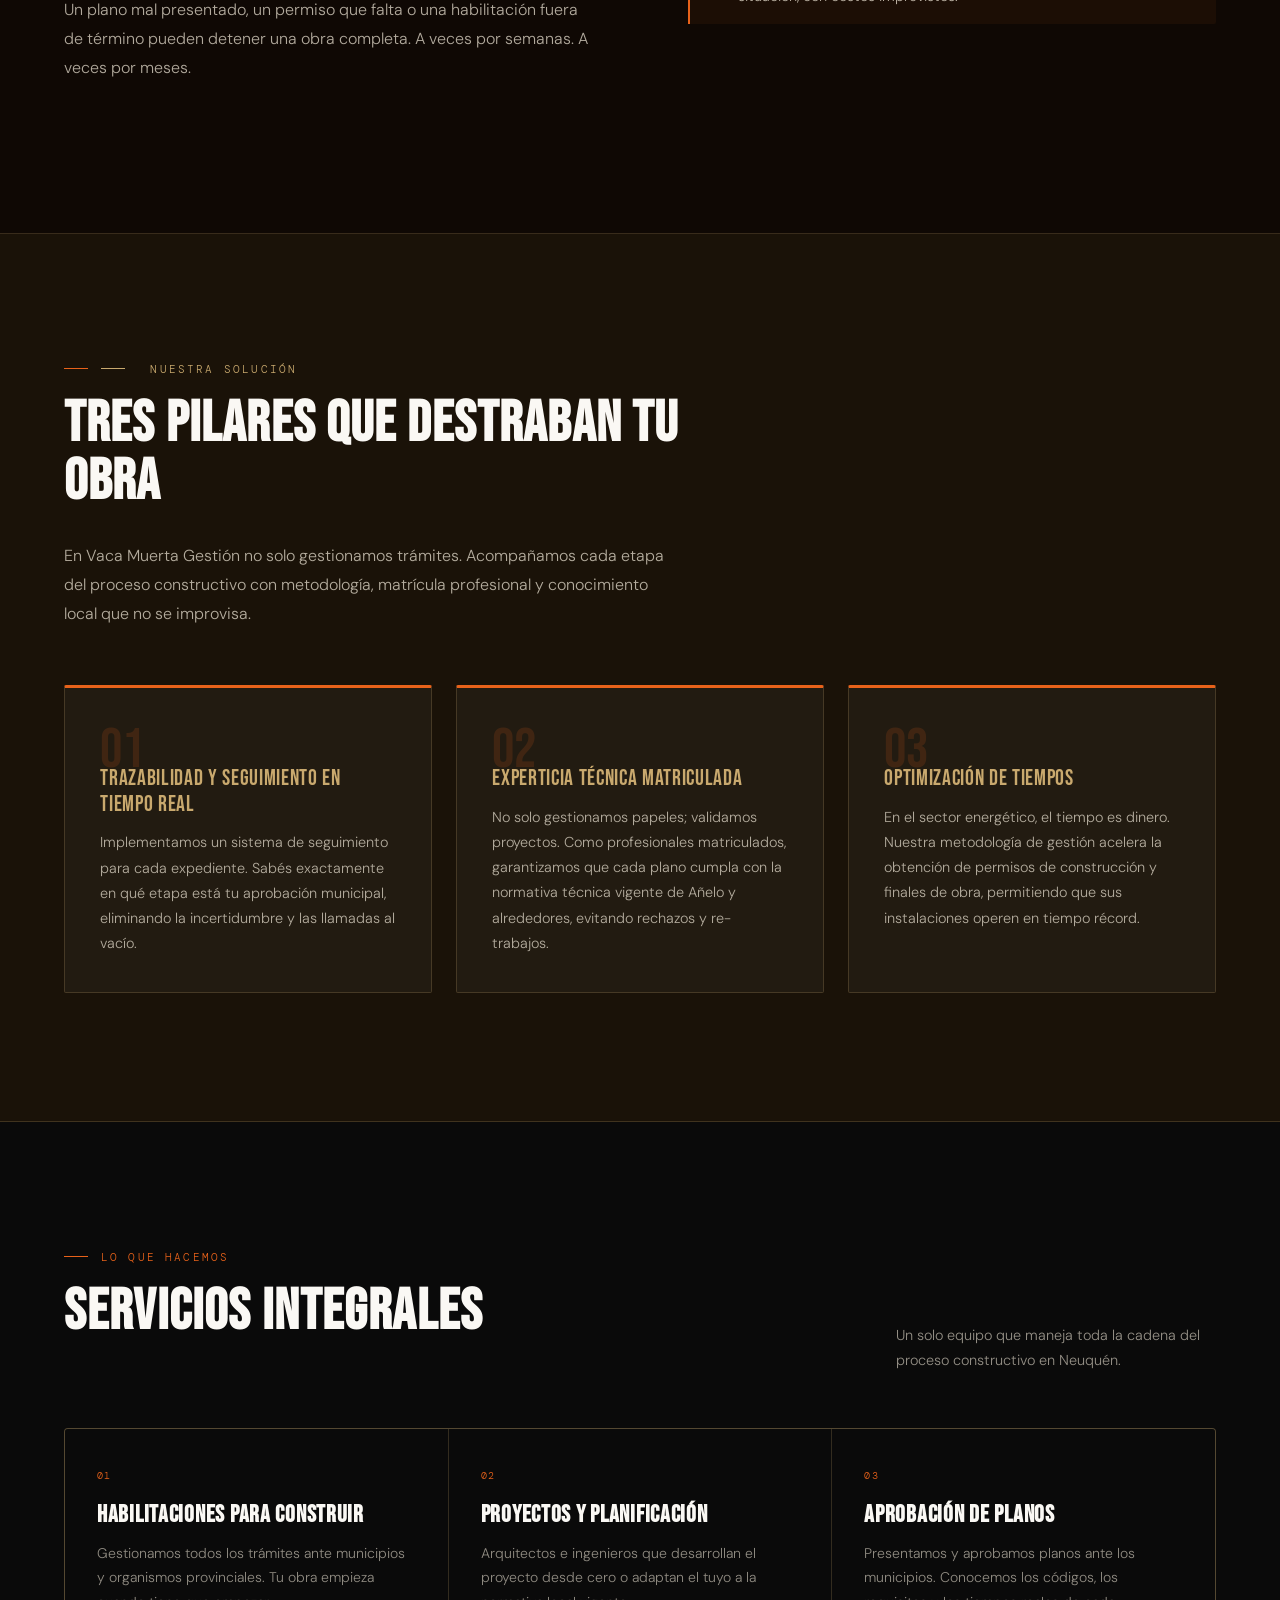
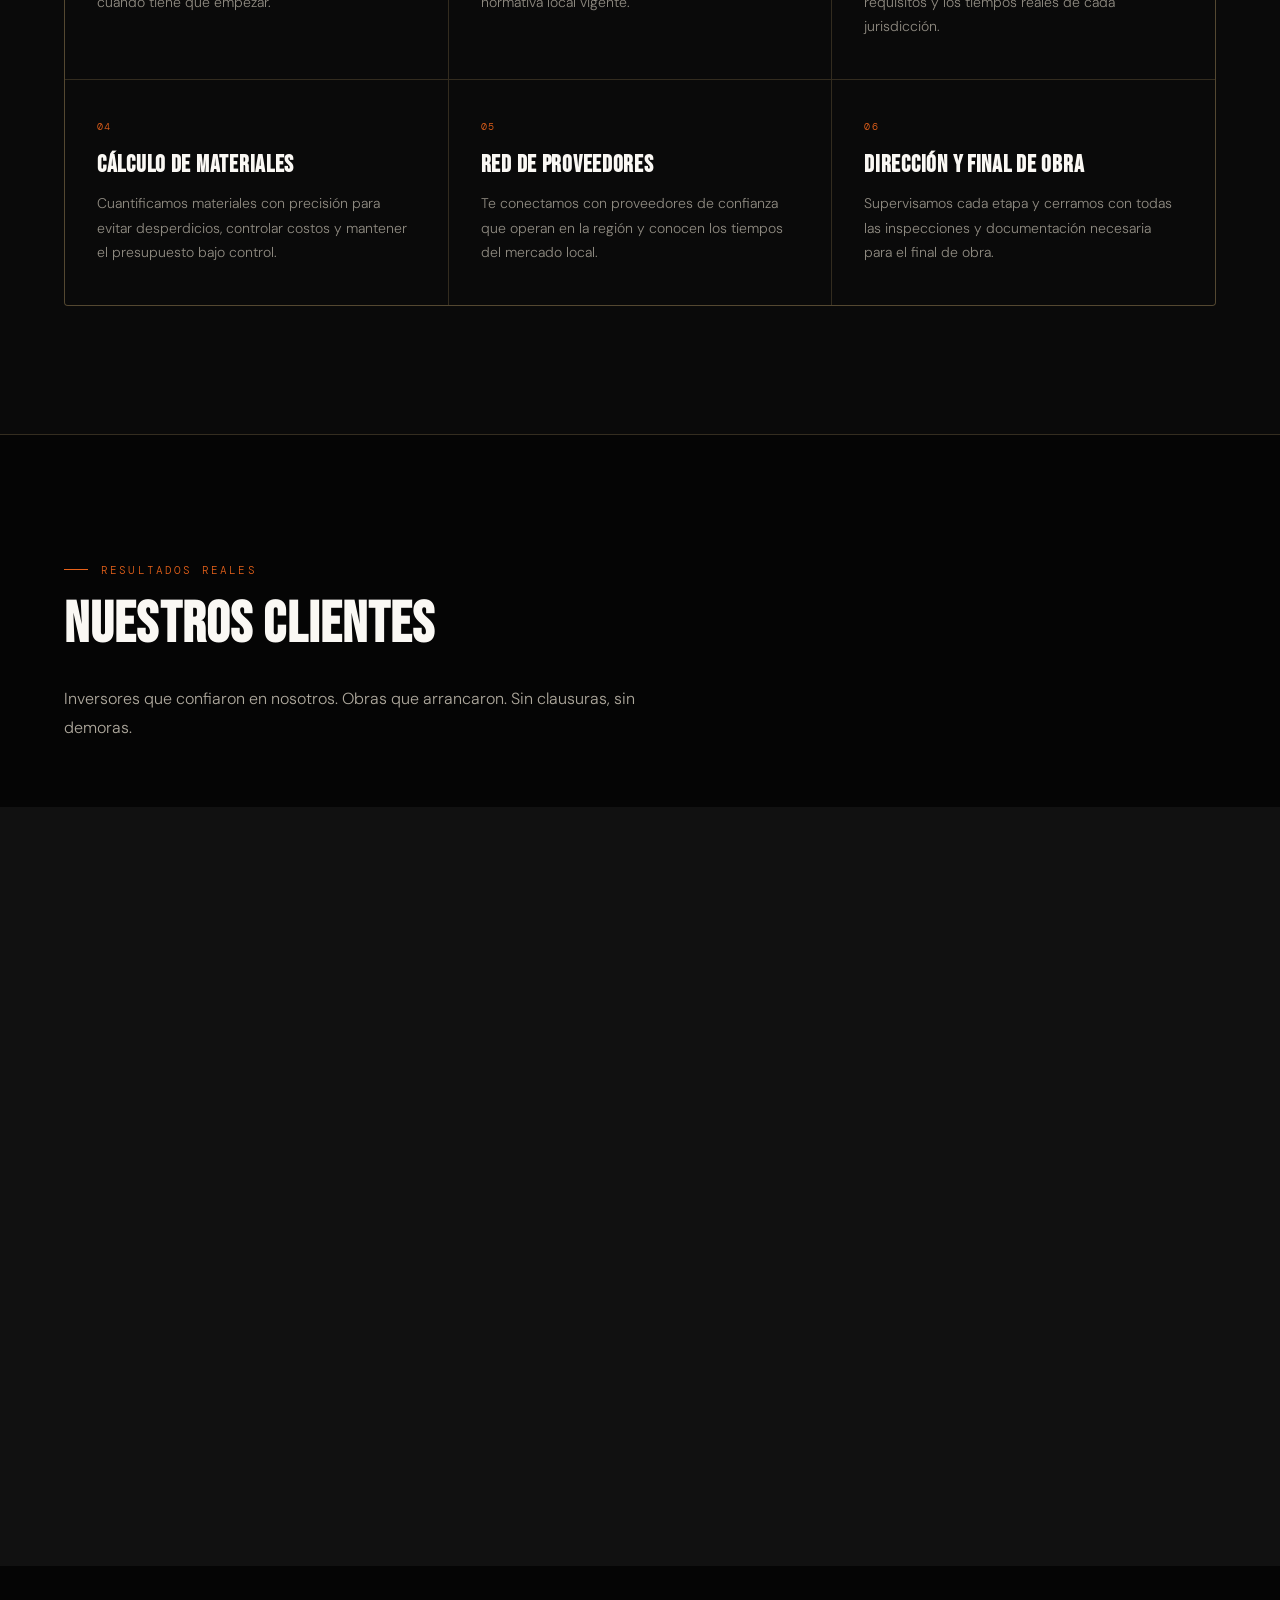
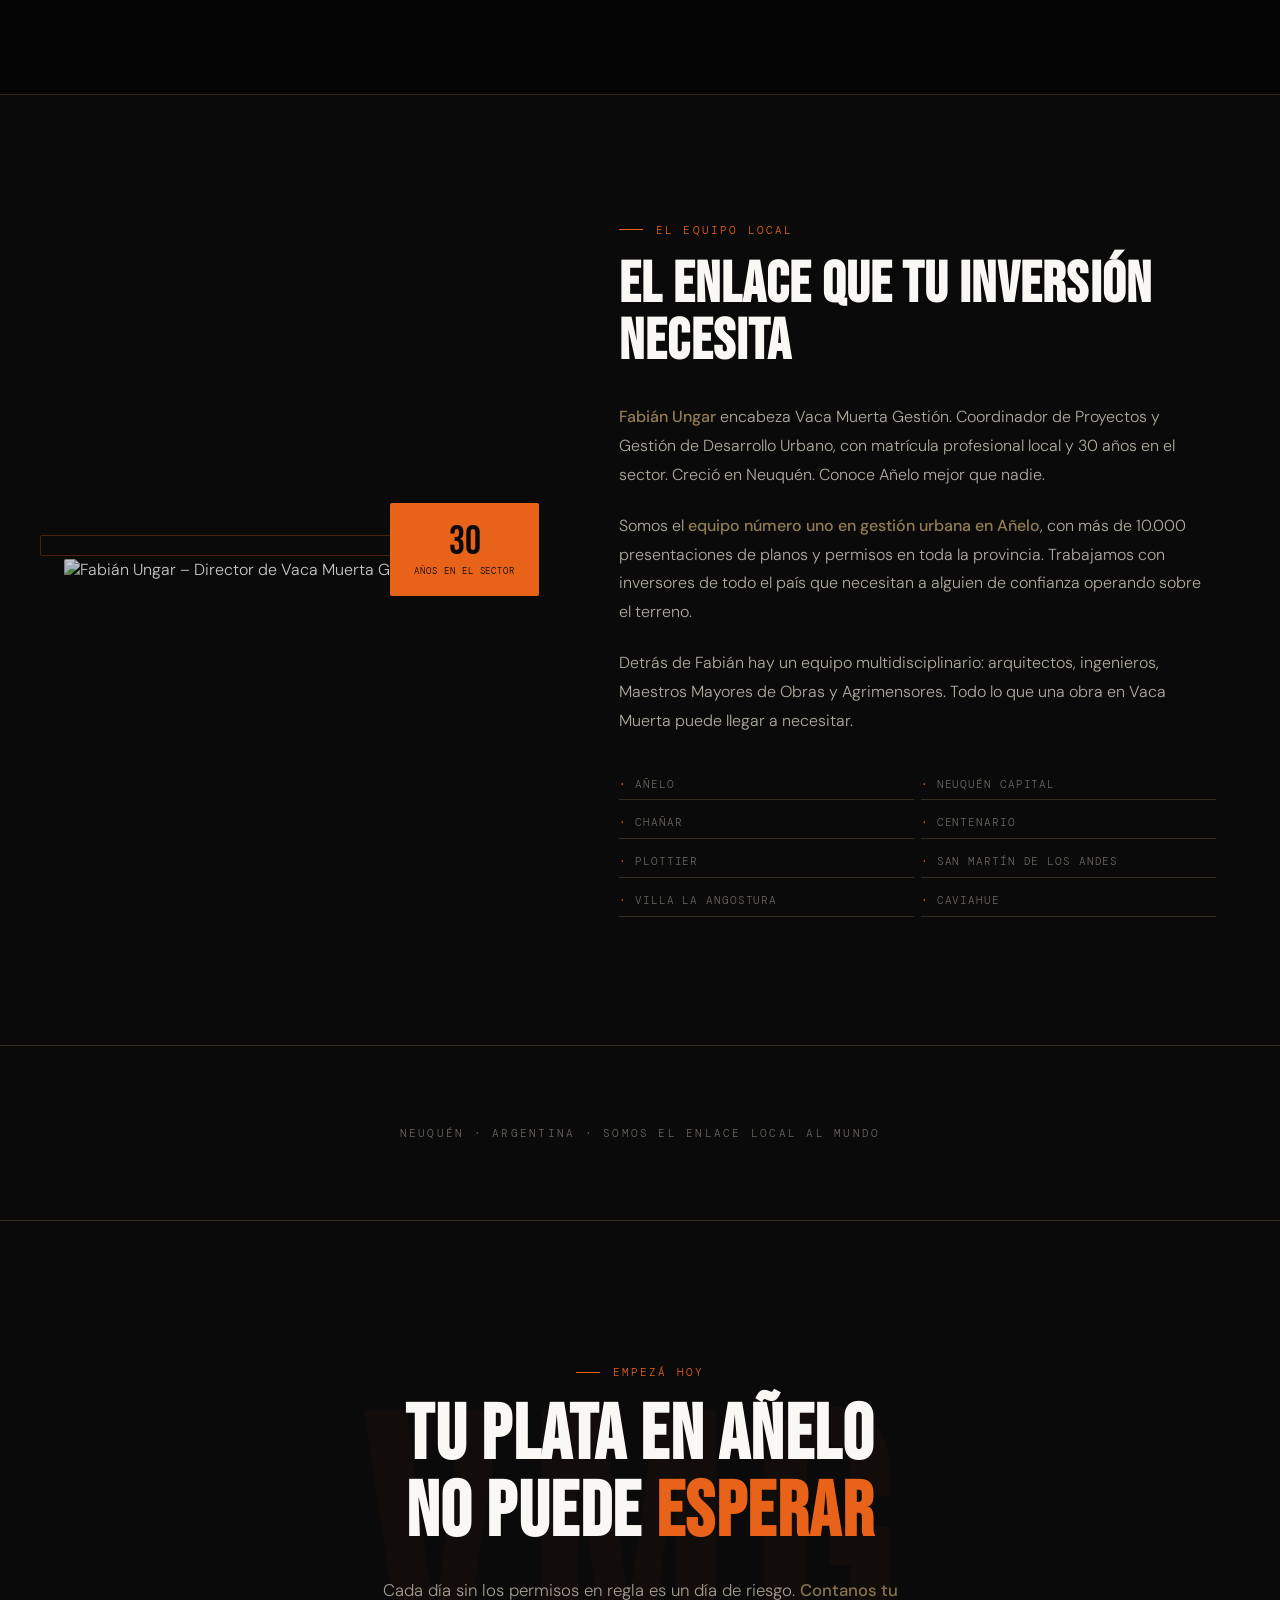
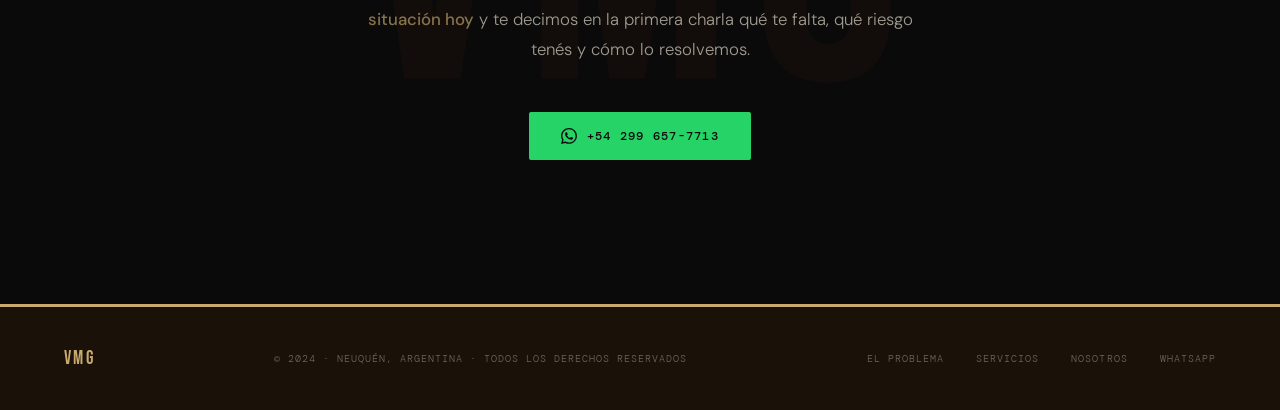
==== commit 510703e9: "Add files via upload Reemplaza de nuevo." ====
--- a/index.html
+++ b/index.html
@@ -21,6 +21,7 @@
   <ul>
     <li><a href="#solucion">Nuestra solución</a></li>
     <li><a href="#servicios">Servicios</a></li>
+    <li><a href="#clientes">Clientes</a></li>
     <li><a href="#quienes">Nosotros</a></li>
   </ul>
   <a href="https://wa.me/542996577713" class="nav-cta">Consultá gratis</a>
@@ -74,7 +75,7 @@
 <!-- TICKER -->
 <div class="ticker-wrap" aria-hidden="true">
   <div class="ticker-track">
-    <span class="ticker-item">Añelo Vaca Muerta · Neuquén</span>
+    <span class="ticker-item">Añelo - Vaca Muerta - Neuquén</span>
     <span class="ticker-item">30 años de trayectoria</span>
     <span class="ticker-item">Presentación de planos municipales</span>
     <span class="ticker-item">Habilitaciones para construir</span>
@@ -82,7 +83,7 @@
     <span class="ticker-item">Aprobación sin demoras</span>
     <span class="ticker-item">Códigos urbanos de Neuquén</span>
     <span class="ticker-item">Final de obra</span>
-    <span class="ticker-item">Añelo Vaca Muerta · Neuquén</span>
+    <span class="ticker-item">Añelo - Vaca Muerta - Neuquén</span>
     <span class="ticker-item">30 años de trayectoria</span>
     <span class="ticker-item">Presentación de planos municipales</span>
     <span class="ticker-item">Habilitaciones para construir</span>
@@ -202,29 +203,27 @@
 </section>
 
 <!-- TESTIMONIOS -->
-<section class="testimonios">
+<section class="testimonios" id="clientes">
   <div class="testimonios-header">
-    <p class="tag">Clientes que lo vivieron</p>
-    <h2 class="section-title">Lo que dicen los que<br>ya construyeron con nosotros</h2>
+    <p class="tag">Resultados reales</p>
+    <h2 class="section-title">Nuestros clientes</h2>
+    <p class="section-body" style="max-width:52ch;">Inversores que confiaron en nosotros. Obras que arrancaron. Sin clausuras, sin demoras.</p>
   </div>
   <div class="testimonios-grid">
     <div class="testimonio-card">
       <div class="testimonio-video">
-        <iframe src="https://archive.org/embed/whats-app-video-2026-05-18-at-9.13.44-am" frameborder="0" webkitallowfullscreen="true" mozallowfullscreen="true" allowfullscreen></iframe>
+        <iframe src="https://archive.org/embed/whats-app-video-2026-05-18-at-9.13.44-am?autoplay=1&muted=1" frameborder="0" allow="autoplay" webkitallowfullscreen mozallowfullscreen allowfullscreen></iframe>
       </div>
-      <p class="testimonio-label"><span>Cliente A</span> · Inversor, Añelo</p>
     </div>
     <div class="testimonio-card">
       <div class="testimonio-video">
-        <iframe src="https://archive.org/embed/whats-app-video-2026-05-18-at-9.13.44-am_202605" frameborder="0" webkitallowfullscreen="true" mozallowfullscreen="true" allowfullscreen></iframe>
+        <iframe src="https://archive.org/embed/whats-app-video-2026-05-18-at-9.13.44-am_202605?autoplay=1&muted=1" frameborder="0" allow="autoplay" webkitallowfullscreen mozallowfullscreen allowfullscreen></iframe>
       </div>
-      <p class="testimonio-label"><span>Cliente B</span> · Inversor, Añelo</p>
     </div>
     <div class="testimonio-card">
       <div class="testimonio-video">
-        <iframe src="https://archive.org/embed/whats-app-video-2026-05-18-at-9.19.38-am" frameborder="0" webkitallowfullscreen="true" mozallowfullscreen="true" allowfullscreen></iframe>
+        <iframe src="https://archive.org/embed/whats-app-video-2026-05-18-at-9.19.38-am?autoplay=1&muted=1" frameborder="0" allow="autoplay" webkitallowfullscreen mozallowfullscreen allowfullscreen></iframe>
       </div>
-      <p class="testimonio-label"><span>Cliente C</span> · Inversor, Añelo</p>
     </div>
   </div>
 </section>
@@ -283,10 +282,6 @@
       <svg width="16" height="16" viewBox="0 0 24 24" fill="currentColor"><path d="M17.472 14.382c-.297-.149-1.758-.867-2.03-.967-.273-.099-.471-.148-.67.15-.197.297-.767.966-.94 1.164-.173.199-.347.223-.644.075-.297-.15-1.255-.463-2.39-1.475-.883-.788-1.48-1.761-1.653-2.059-.173-.297-.018-.458.13-.606.134-.133.298-.347.446-.52.149-.174.198-.298.298-.497.099-.198.05-.371-.025-.52-.075-.149-.669-1.612-.916-2.207-.242-.579-.487-.5-.669-.51-.173-.008-.371-.01-.57-.01-.198 0-.52.074-.792.372-.272.297-1.04 1.016-1.04 2.479 0 1.462 1.065 2.875 1.213 3.074.149.198 2.096 3.2 5.077 4.487.709.306 1.262.489 1.694.625.712.227 1.36.195 1.871.118.571-.085 1.758-.719 2.006-1.413.248-.694.248-1.289.173-1.413-.074-.124-.272-.198-.57-.347m-5.421 7.403h-.004a9.87 9.87 0 01-5.031-1.378l-.361-.214-3.741.982.998-3.648-.235-.374a9.86 9.86 0 01-1.51-5.26c.001-5.45 4.436-9.884 9.888-9.884 2.64 0 5.122 1.03 6.988 2.898a9.825 9.825 0 012.893 6.994c-.003 5.45-4.437 9.884-9.885 9.884m8.413-18.297A11.815 11.815 0 0012.05 0C5.495 0 .16 5.335.157 11.892c0 2.096.547 4.142 1.588 5.945L.057 24l6.305-1.654a11.882 11.882 0 005.683 1.448h.005c6.554 0 11.89-5.335 11.893-11.893a11.821 11.821 0 00-3.48-8.413z"/></svg>
       +54 299 657-7713
     </a>
-    <a href="https://wa.me/542995744624" class="btn-whatsapp">
-      <svg width="16" height="16" viewBox="0 0 24 24" fill="currentColor"><path d="M17.472 14.382c-.297-.149-1.758-.867-2.03-.967-.273-.099-.471-.148-.67.15-.197.297-.767.966-.94 1.164-.173.199-.347.223-.644.075-.297-.15-1.255-.463-2.39-1.475-.883-.788-1.48-1.761-1.653-2.059-.173-.297-.018-.458.13-.606.134-.133.298-.347.446-.52.149-.174.198-.298.298-.497.099-.198.05-.371-.025-.52-.075-.149-.669-1.612-.916-2.207-.242-.579-.487-.5-.669-.51-.173-.008-.371-.01-.57-.01-.198 0-.52.074-.792.372-.272.297-1.04 1.016-1.04 2.479 0 1.462 1.065 2.875 1.213 3.074.149.198 2.096 3.2 5.077 4.487.709.306 1.262.489 1.694.625.712.227 1.36.195 1.871.118.571-.085 1.758-.719 2.006-1.413.248-.694.248-1.289.173-1.413-.074-.124-.272-.198-.57-.347m-5.421 7.403h-.004a9.87 9.87 0 01-5.031-1.378l-.361-.214-3.741.982.998-3.648-.235-.374a9.86 9.86 0 01-1.51-5.26c.001-5.45 4.436-9.884 9.888-9.884 2.64 0 5.122 1.03 6.988 2.898a9.825 9.825 0 012.893 6.994c-.003 5.45-4.437 9.884-9.885 9.884m8.413-18.297A11.815 11.815 0 0012.05 0C5.495 0 .16 5.335.157 11.892c0 2.096.547 4.142 1.588 5.945L.057 24l6.305-1.654a11.882 11.882 0 005.683 1.448h.005c6.554 0 11.89-5.335 11.893-11.893a11.821 11.821 0 00-3.48-8.413z"/></svg>
-      +54 299 574-4624
-    </a>
   </div>
 </section>
 
--- a/style.css
+++ b/style.css
@@ -77,8 +77,7 @@
 
   /* ── HERO ── */
   .hero {
-    min-height: 92vh;
-    max-height: 92vh;
+    min-height: 100vh;
     display: grid;
     grid-template-columns: 1fr 1fr;
     position: relative;
@@ -87,8 +86,8 @@
   .hero-left {
     display: flex;
     flex-direction: column;
-    justify-content: flex-end;
-    padding: 5.5rem 4rem 2.5rem;
+    justify-content: center;
+    padding: 7rem 4rem 3rem;
     position: relative;
     z-index: 2;
   }
@@ -98,7 +97,7 @@
     letter-spacing: 0.25em;
     text-transform: uppercase;
     color: var(--naranja);
-    margin-bottom: 1.5rem;
+    margin-bottom: 1.2rem;
     display: flex;
     align-items: center;
     gap: 1rem;
@@ -111,18 +110,18 @@
   }
   .hero-title {
     font-family: 'Bebas Neue', sans-serif;
-    font-size: clamp(3.5rem, 7vw, 7rem);
-    line-height: 0.93;
+    font-size: clamp(3rem, 5.5vw, 6.5rem);
+    line-height: 0.95;
     letter-spacing: 0.01em;
     color: var(--blanco);
-    margin-bottom: 1.4rem;
+    margin-bottom: 1.2rem;
   }
   .hero-title .accent { color: var(--naranja); }
   .hero-title .arena  { color: var(--arena); }
 
   .hero-desc {
-    font-size: 1.1rem;
-    line-height: 1.75;
+    font-size: 1rem;
+    line-height: 1.7;
     color: var(--crema);
     opacity: 0.85;
     max-width: 40ch;
@@ -686,30 +685,28 @@
 
   /* ── TESTIMONIOS ── */
   .testimonios {
-    padding: 8rem 4rem;
-    border-bottom: 1px solid var(--linea);
+    padding: 8rem 0;
+    border-bottom: 1px solid var(--linea);
+    background: #050505;
   }
   .testimonios-header {
-    margin-bottom: 3.5rem;
+    padding: 0 4rem;
+    margin-bottom: 4rem;
   }
   .testimonios-grid {
     display: grid;
     grid-template-columns: repeat(3, 1fr);
-    gap: 2rem;
+    gap: 0;
   }
   .testimonio-card {
-    display: flex;
-    flex-direction: column;
-    gap: 1.2rem;
+    position: relative;
   }
   .testimonio-video {
     position: relative;
     width: 100%;
-    aspect-ratio: 560 / 384;
-    background: var(--tierra);
-    border-radius: 2px;
+    aspect-ratio: 9 / 16;
+    background: #111;
     overflow: hidden;
-    border: 1px solid var(--linea);
   }
   .testimonio-video iframe {
     position: absolute;
@@ -718,14 +715,6 @@
     height: 100%;
     border: none;
   }
-  .testimonio-label {
-    font-family: 'DM Mono', monospace;
-    font-size: 0.68rem;
-    letter-spacing: 0.12em;
-    text-transform: uppercase;
-    color: var(--gris);
-  }
-  .testimonio-label span { color: var(--arena); }
 
   /* ── ANIMACIONES ── */
   @keyframes fadeUp {
@@ -756,8 +745,9 @@
     .problema { grid-template-columns: 1fr; gap: 3rem; padding: 5rem 2rem; }
     .solucion-section { padding: 5rem 2rem; }
     .solucion-grid { grid-template-columns: 1fr; gap: 1.2rem; }
-    .testimonios { padding: 5rem 2rem; }
-    .testimonios-grid { grid-template-columns: 1fr; gap: 2.5rem; }
+    .testimonios { padding: 5rem 0; }
+    .testimonios-header { padding: 0 2rem; margin-bottom: 2.5rem; }
+    .testimonios-grid { grid-template-columns: 1fr; }
     .servicios { padding: 5rem 2rem; }
     .servicios-header { flex-direction: column; align-items: flex-start; }
     .servicios-grid { grid-template-columns: 1fr 1fr; }
@@ -785,7 +775,8 @@
     .problema { padding: 4rem 1.2rem; gap: 2.5rem; }
     .solucion-section { padding: 4rem 1.2rem; }
     .solucion-grid { grid-template-columns: 1fr; }
-    .testimonios { padding: 4rem 1.2rem; }
+    .testimonios { padding: 4rem 0; }
+    .testimonios-header { padding: 0 1.2rem; }
     .testimonios-grid { grid-template-columns: 1fr; gap: 2rem; }
     .section-title { font-size: clamp(2.2rem, 10vw, 3.5rem); }
     .servicios { padding: 4rem 1.2rem; }
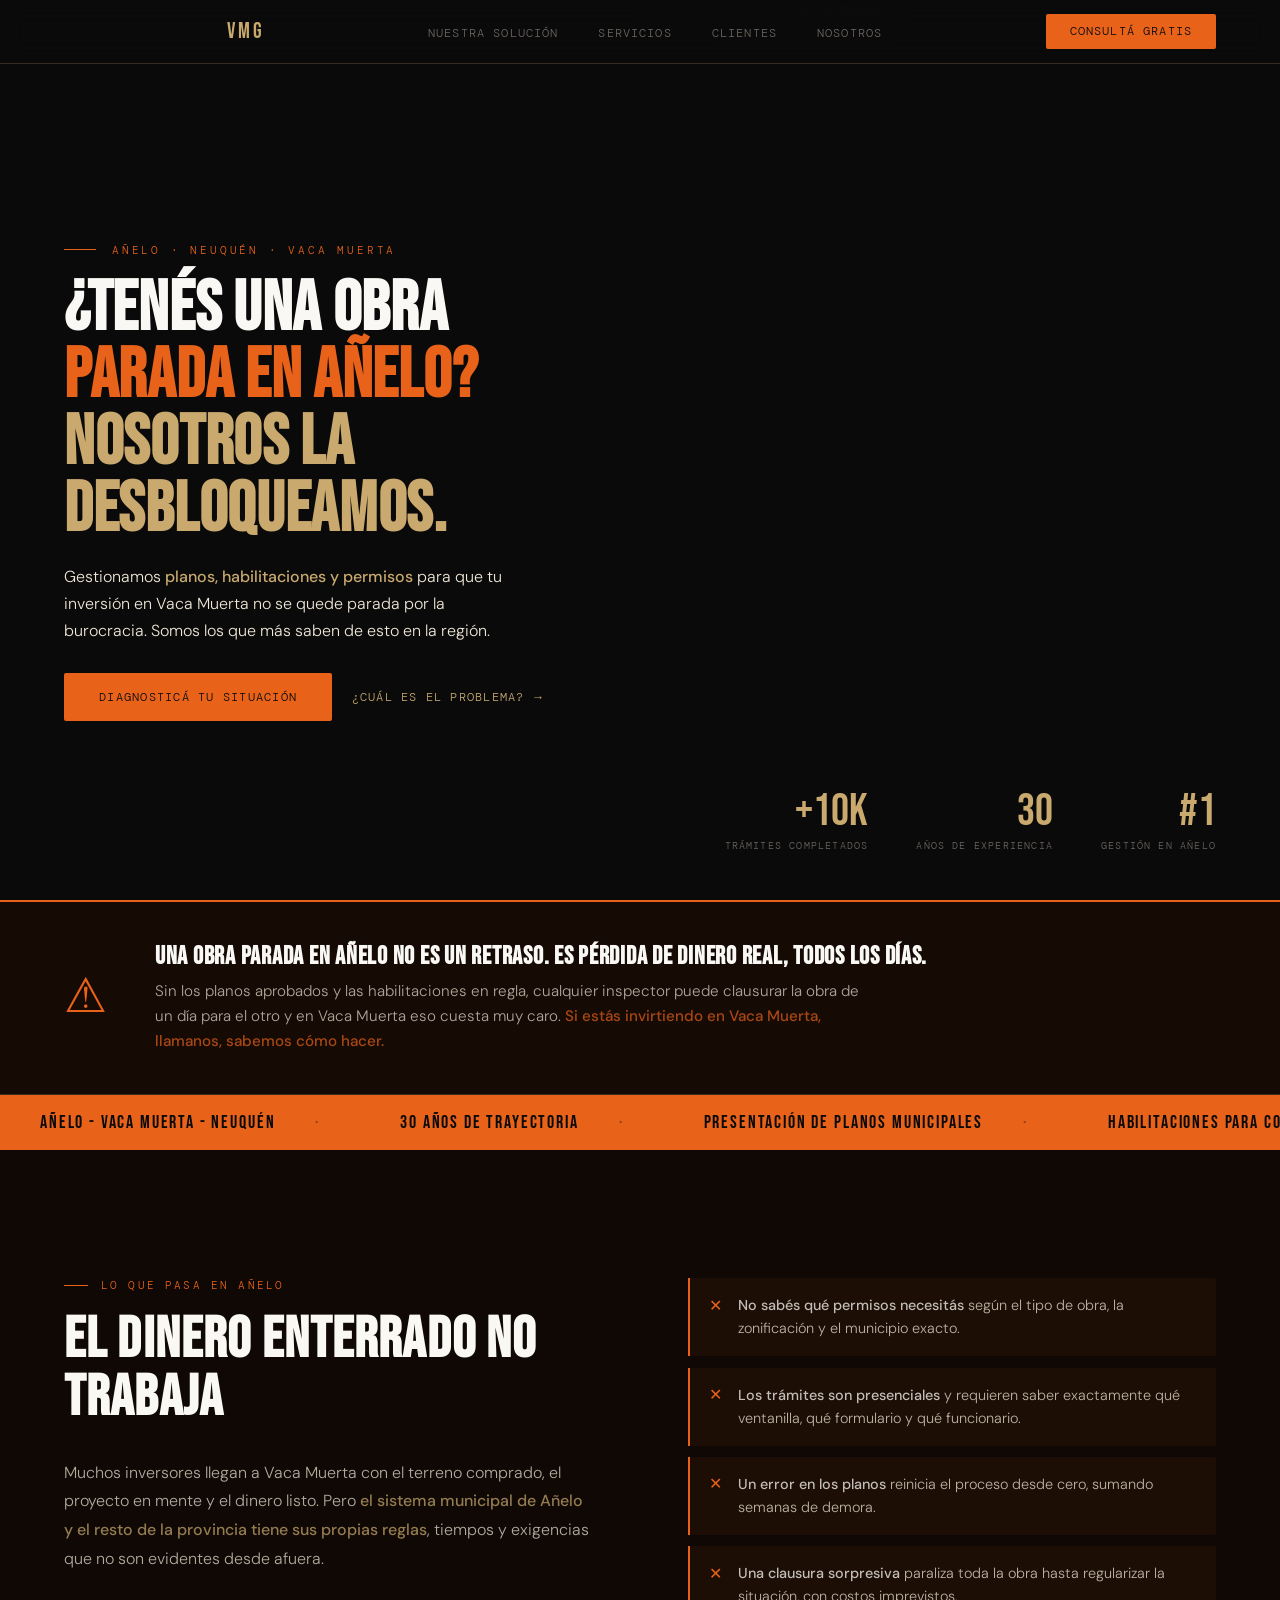
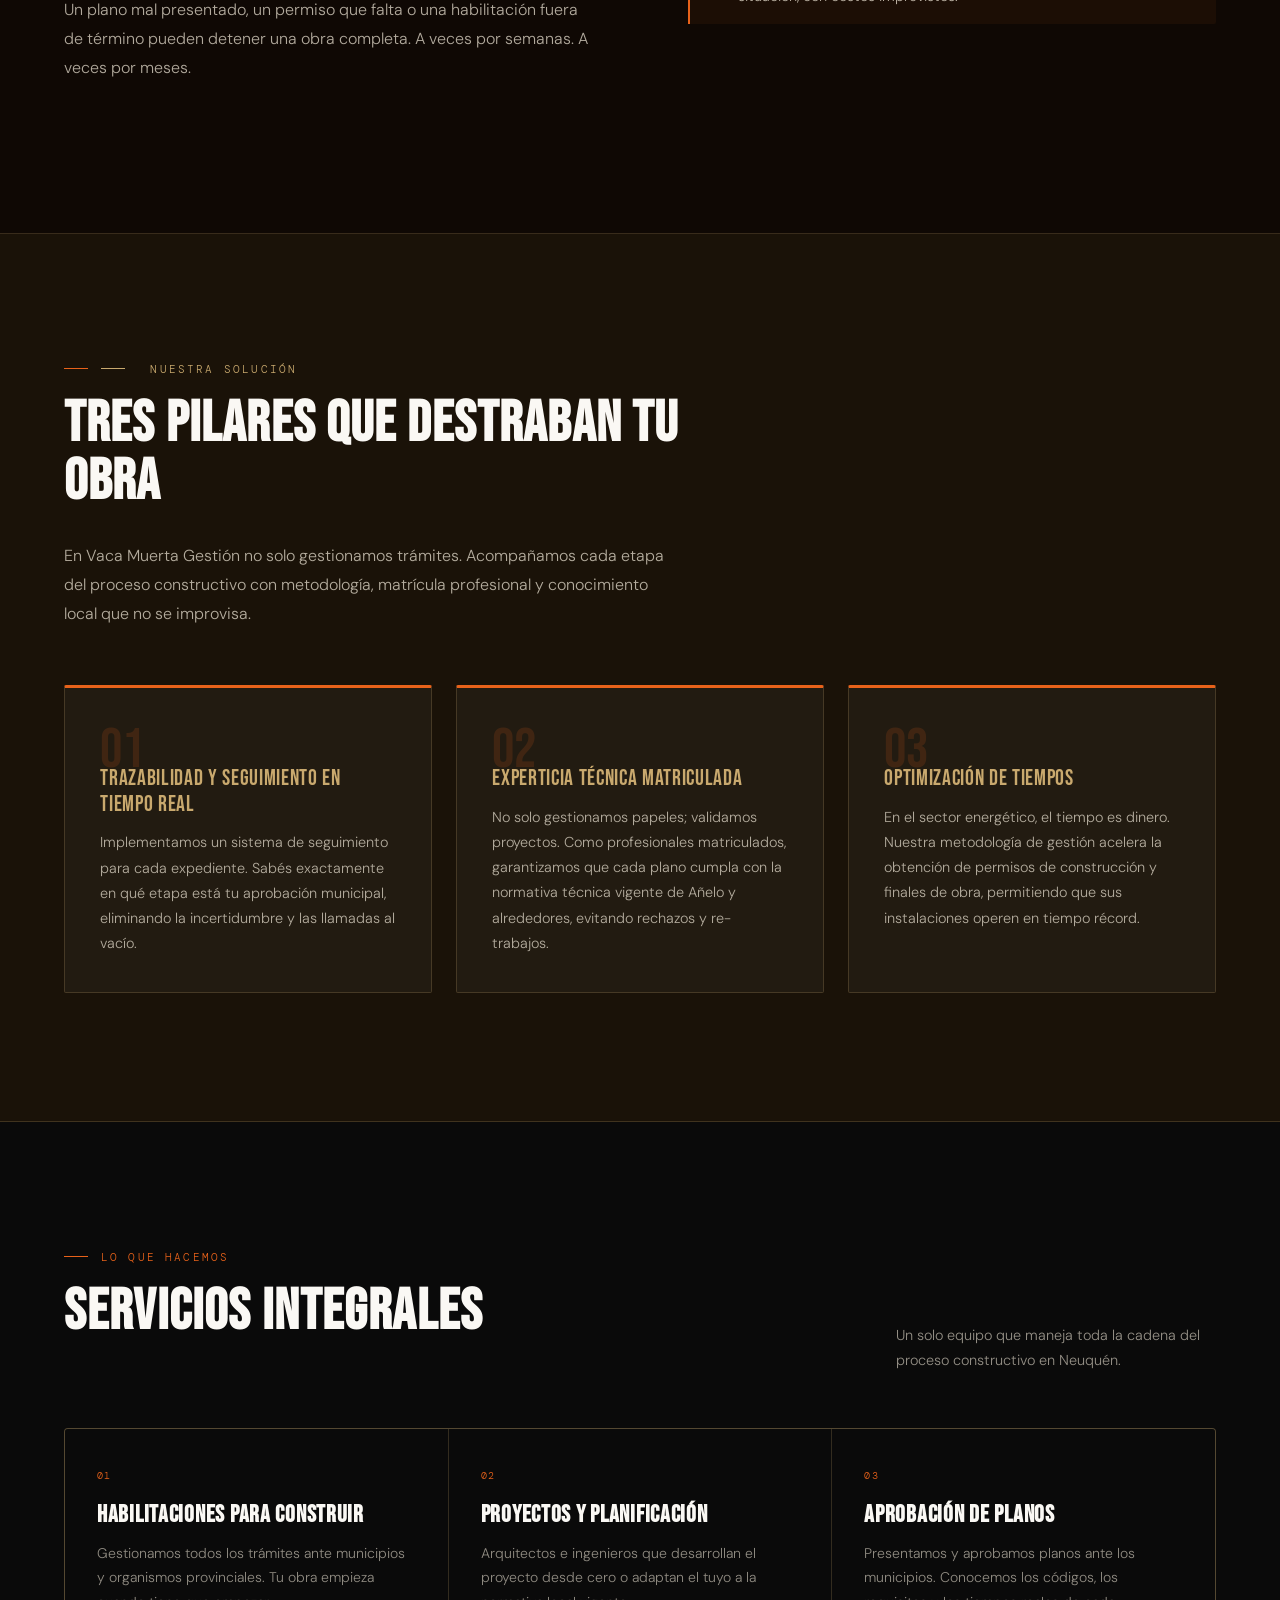
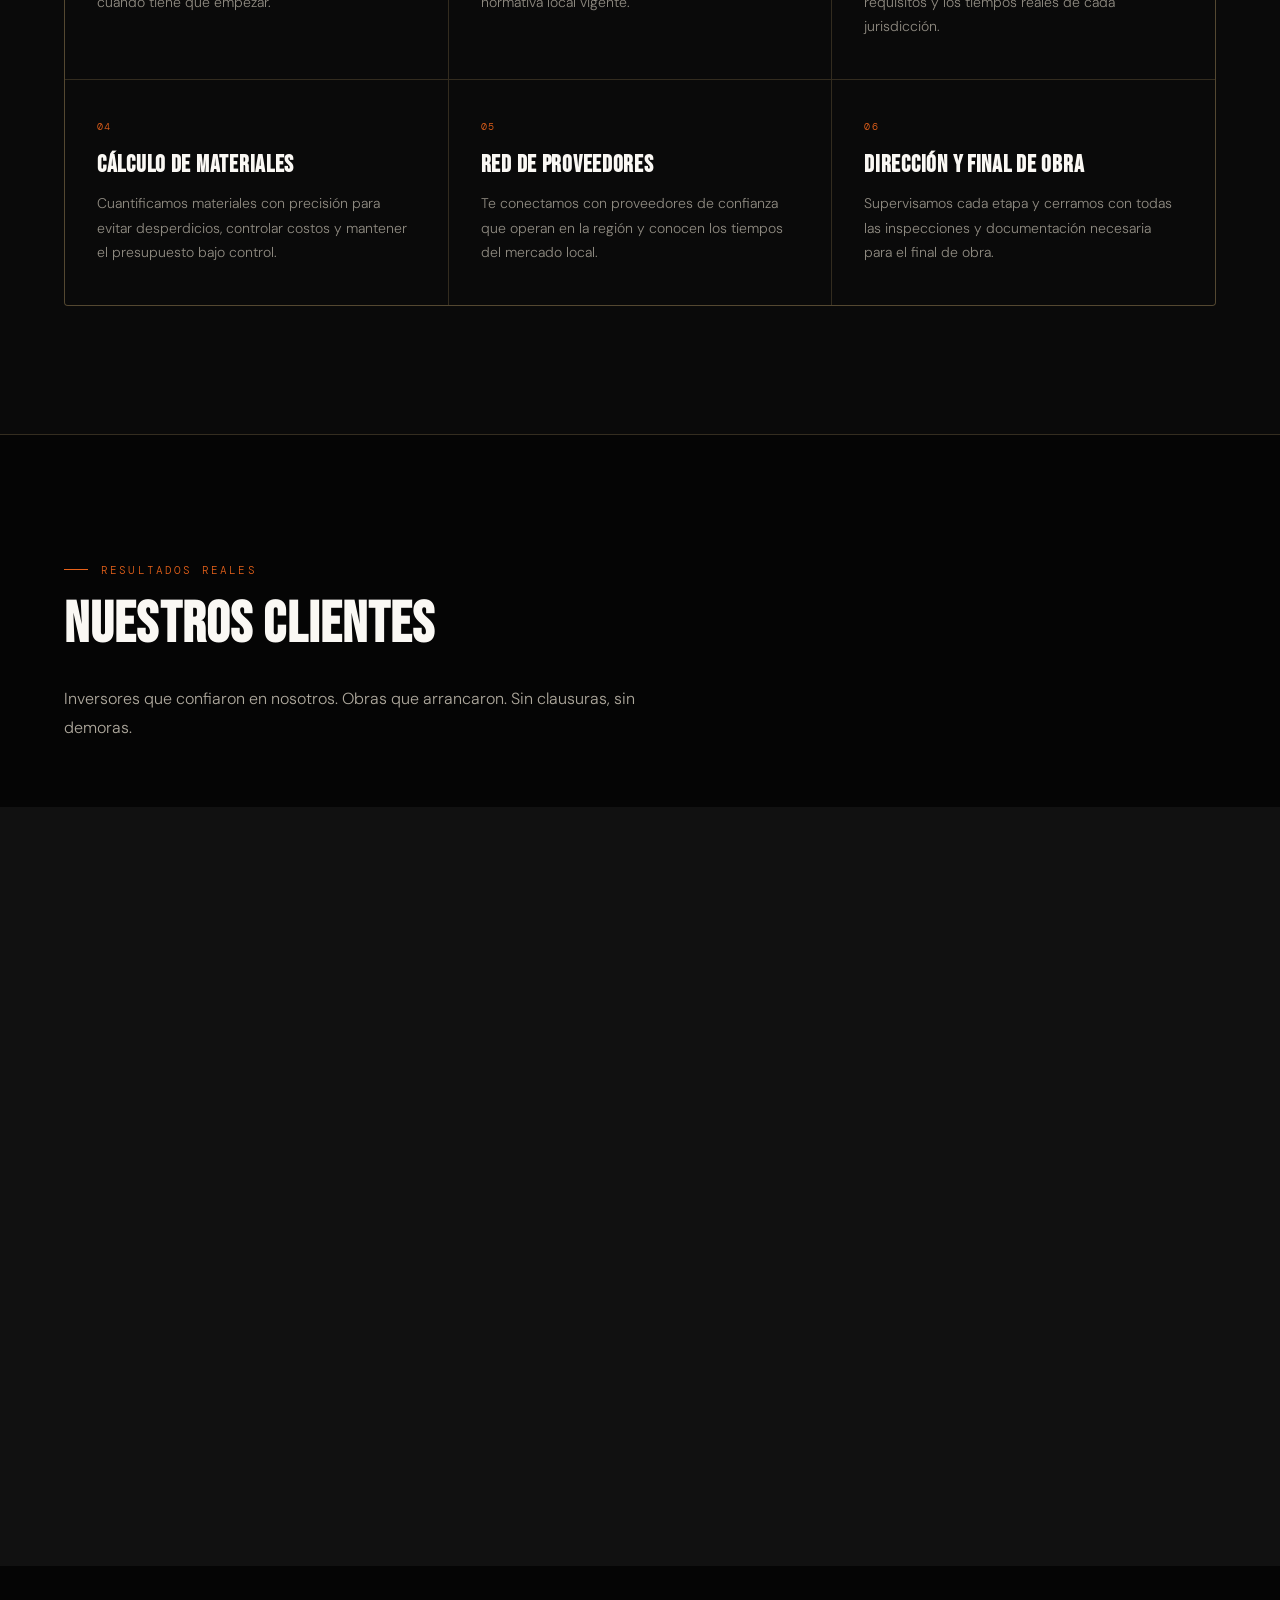
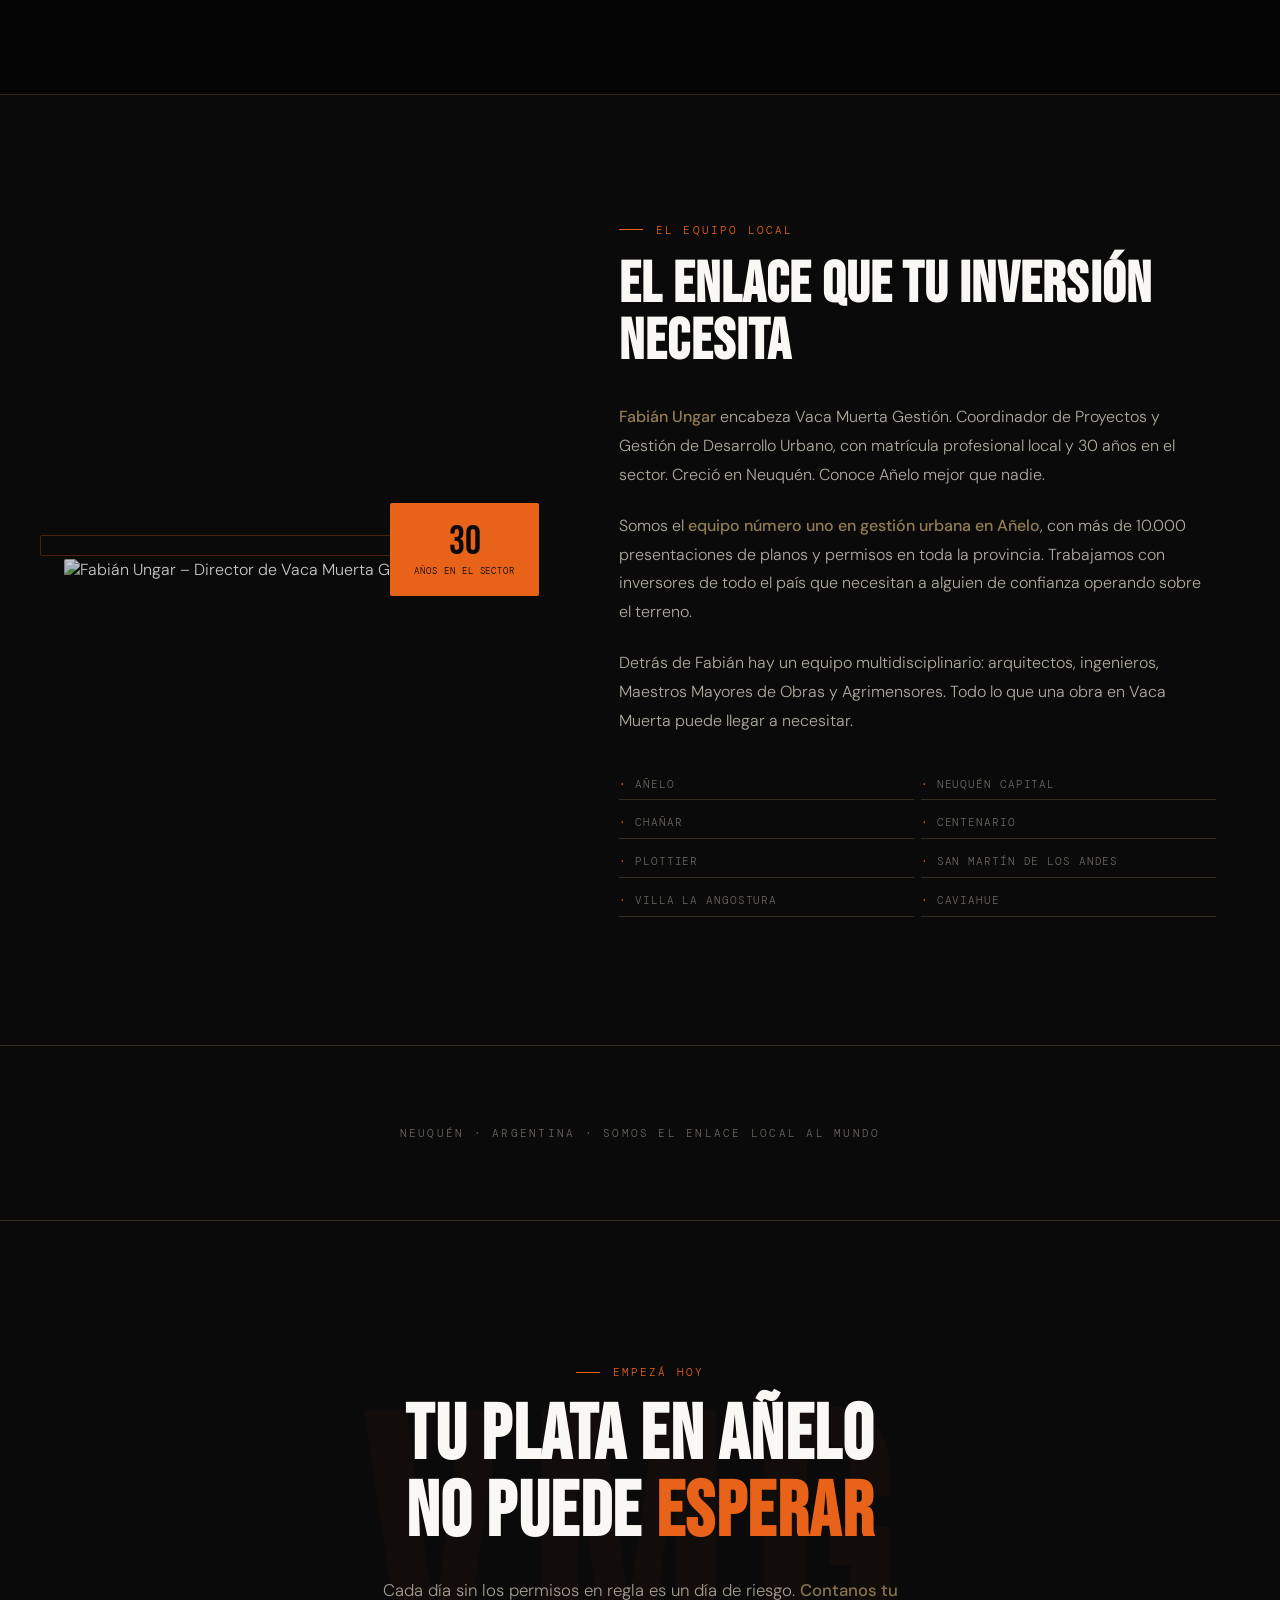
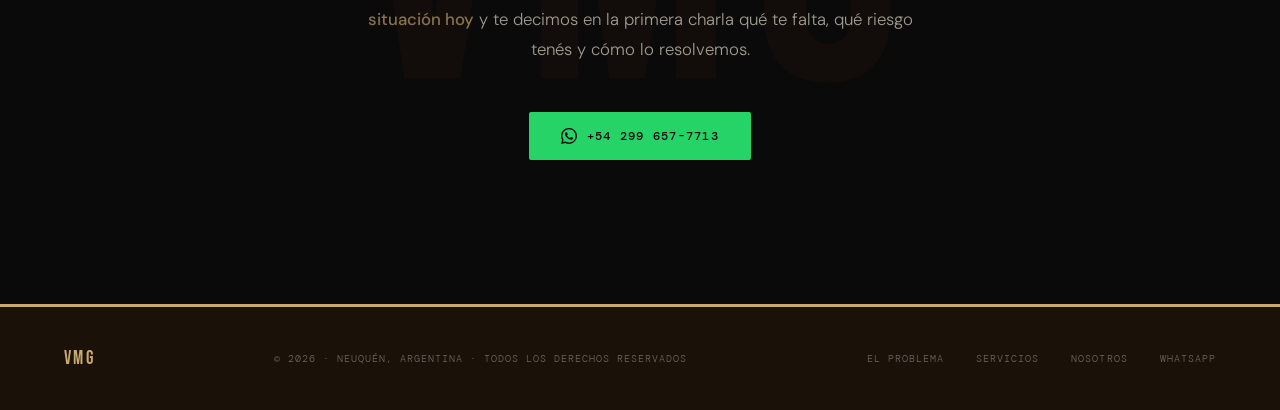
==== commit 3b6d29dc: "Add files via upload" ====
--- a/index.html
+++ b/index.html
@@ -293,7 +293,7 @@
          onerror="this.style.display='none'; this.parentElement.querySelector('.footer-logo-fallback').style.display='block'">
     <span class="footer-logo-fallback">VMG</span>
   </div>
-  <p class="footer-copy">© 2024 · Neuquén, Argentina · Todos los derechos reservados</p>
+  <p class="footer-copy">© 2026 · Neuquén, Argentina · Todos los derechos reservados</p>
   <div class="footer-links">
     <a href="#problema">El problema</a>
     <a href="#servicios">Servicios</a>
--- a/style.css
+++ b/style.css
@@ -34,7 +34,7 @@
     border-bottom: 1px solid var(--linea);
   }
   .nav-logo img {
-    height: 56px;
+    height: 64px;
     width: auto;
     display: block;
     filter: brightness(1.15);
@@ -510,9 +510,9 @@
     text-align: center;
   }
   .logo-section img {
-    height: 72px;
+    height: 120px;
     width: auto;
-    opacity: 0.82;
+    opacity: 0.88;
     filter: brightness(1.15);
   }
   .logo-section p {
@@ -601,11 +601,10 @@
     flex-wrap: wrap;
   }
   .footer-logo img {
-    height: 60px;
+    height: 80px;
     width: auto;
-    opacity: 0.88;
-    filter: brightness(1.2);
     display: block;
+    filter: brightness(1.15);
   }
   .footer-logo-fallback {
     display: none;
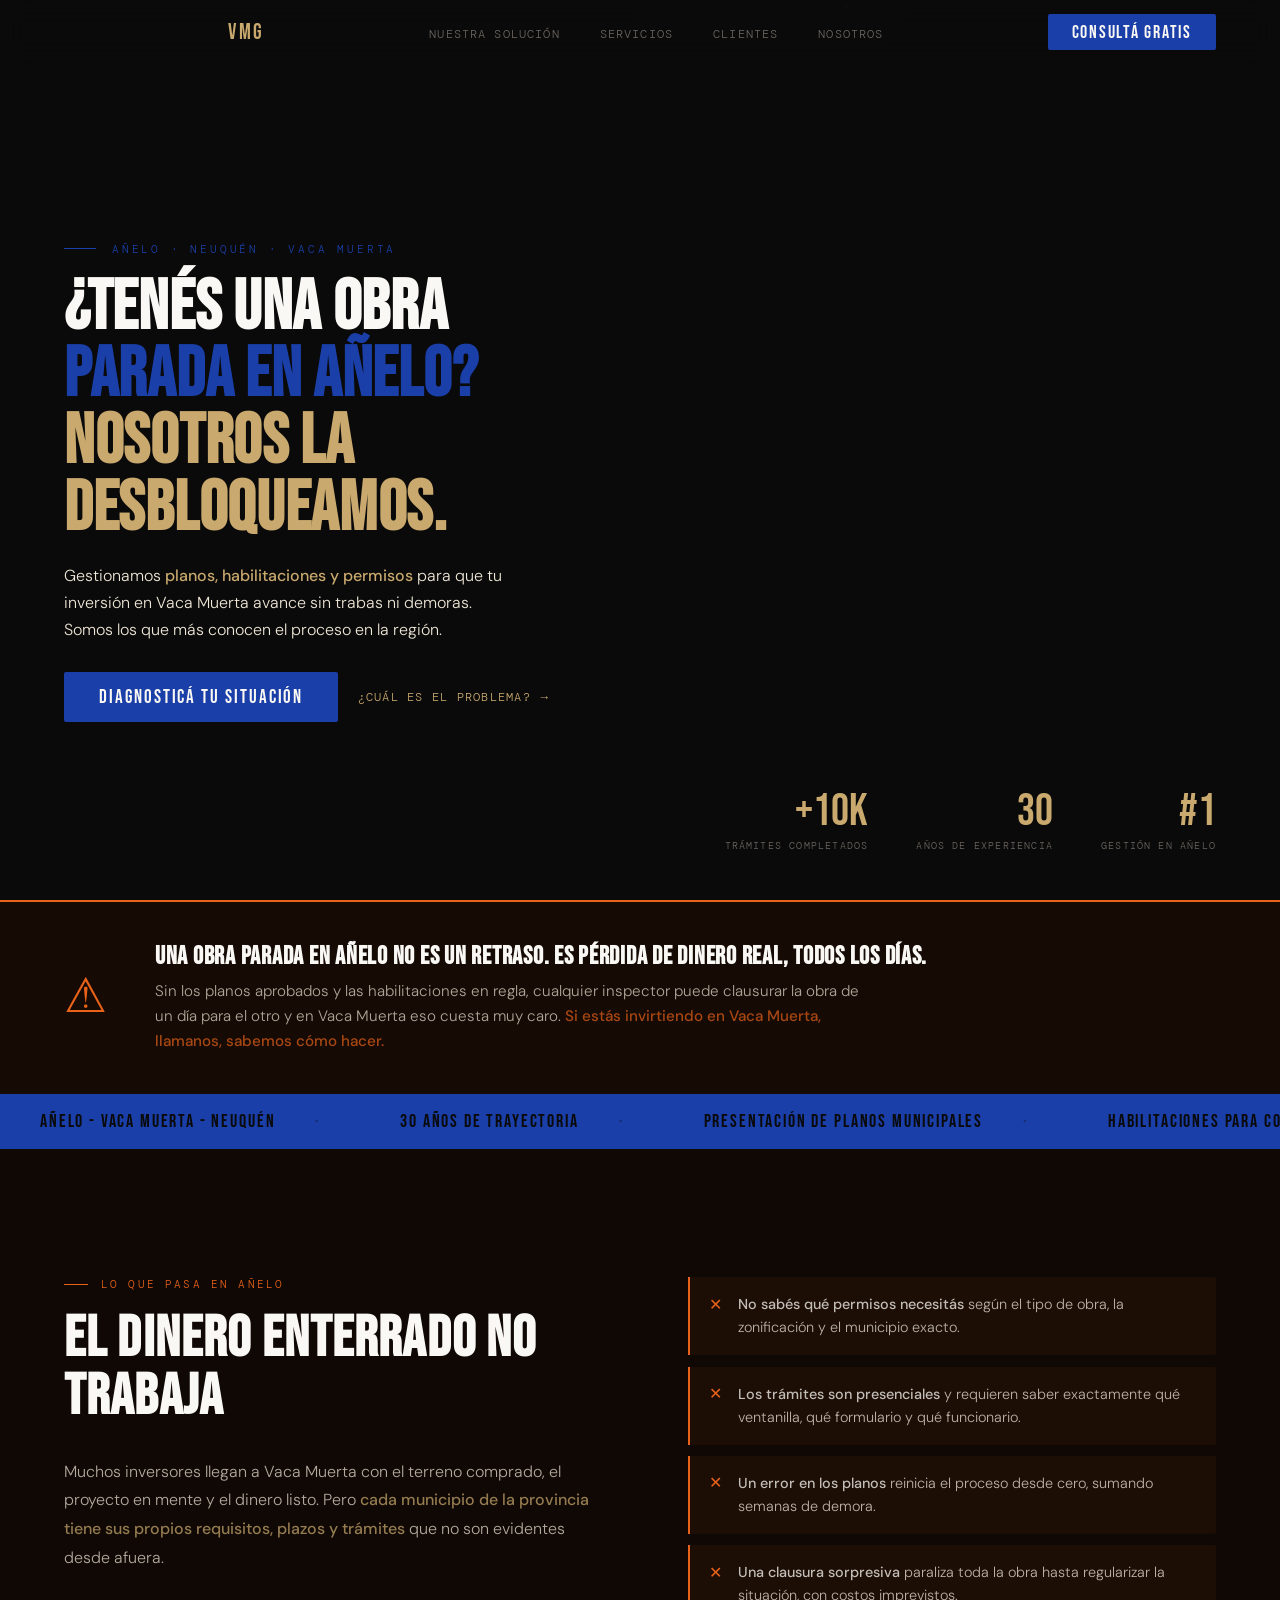
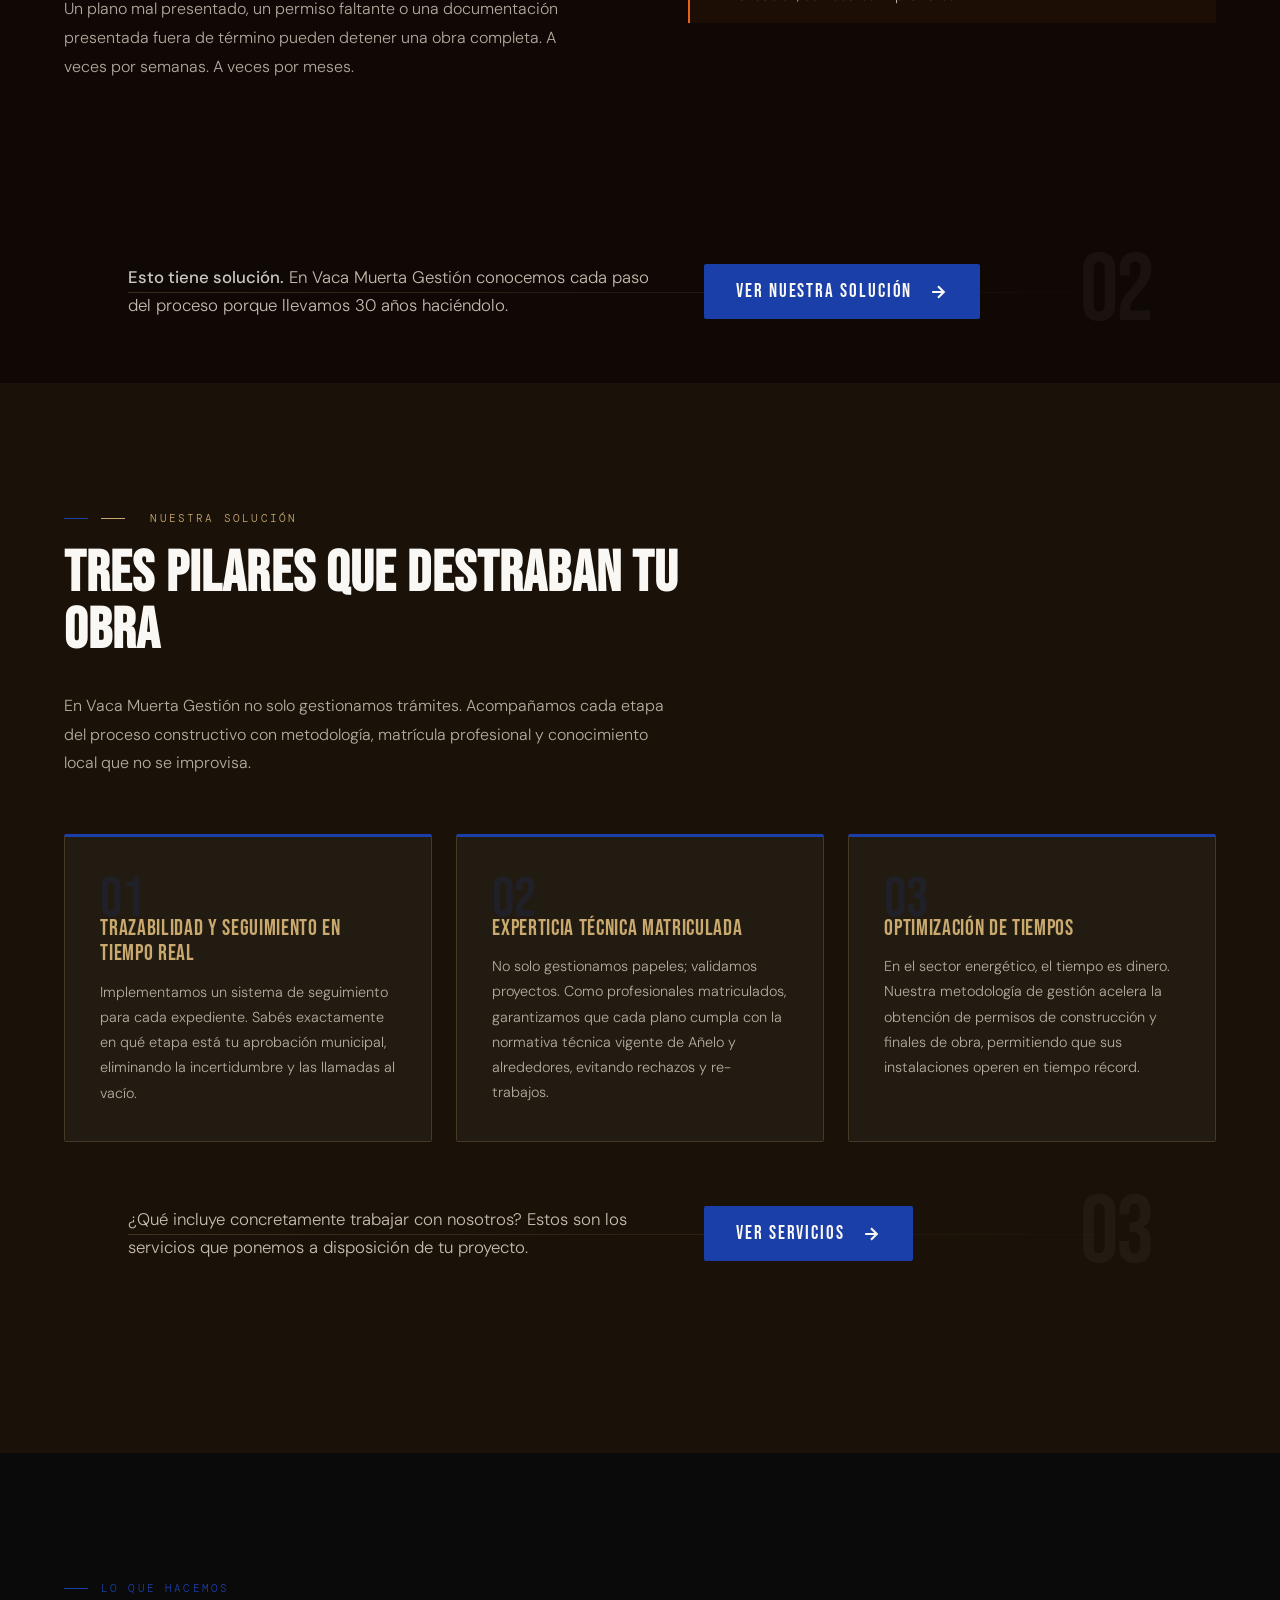
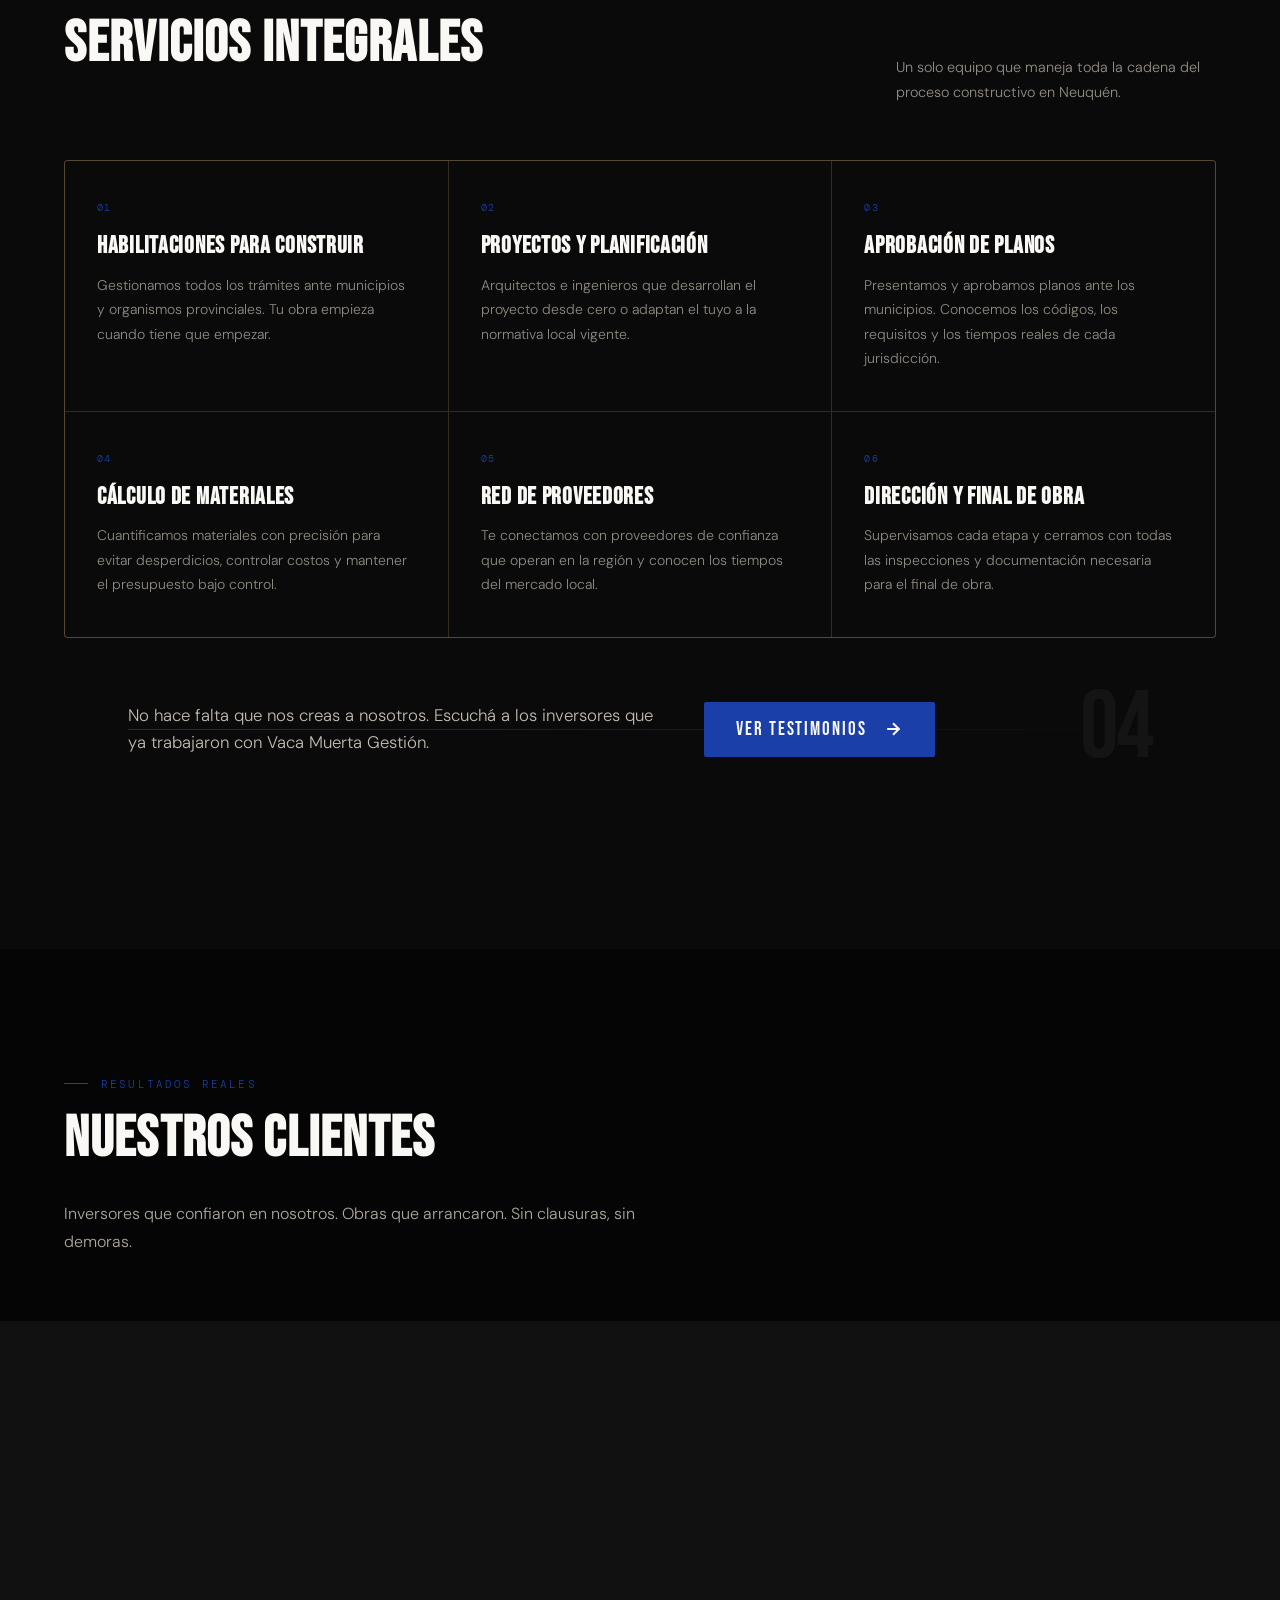
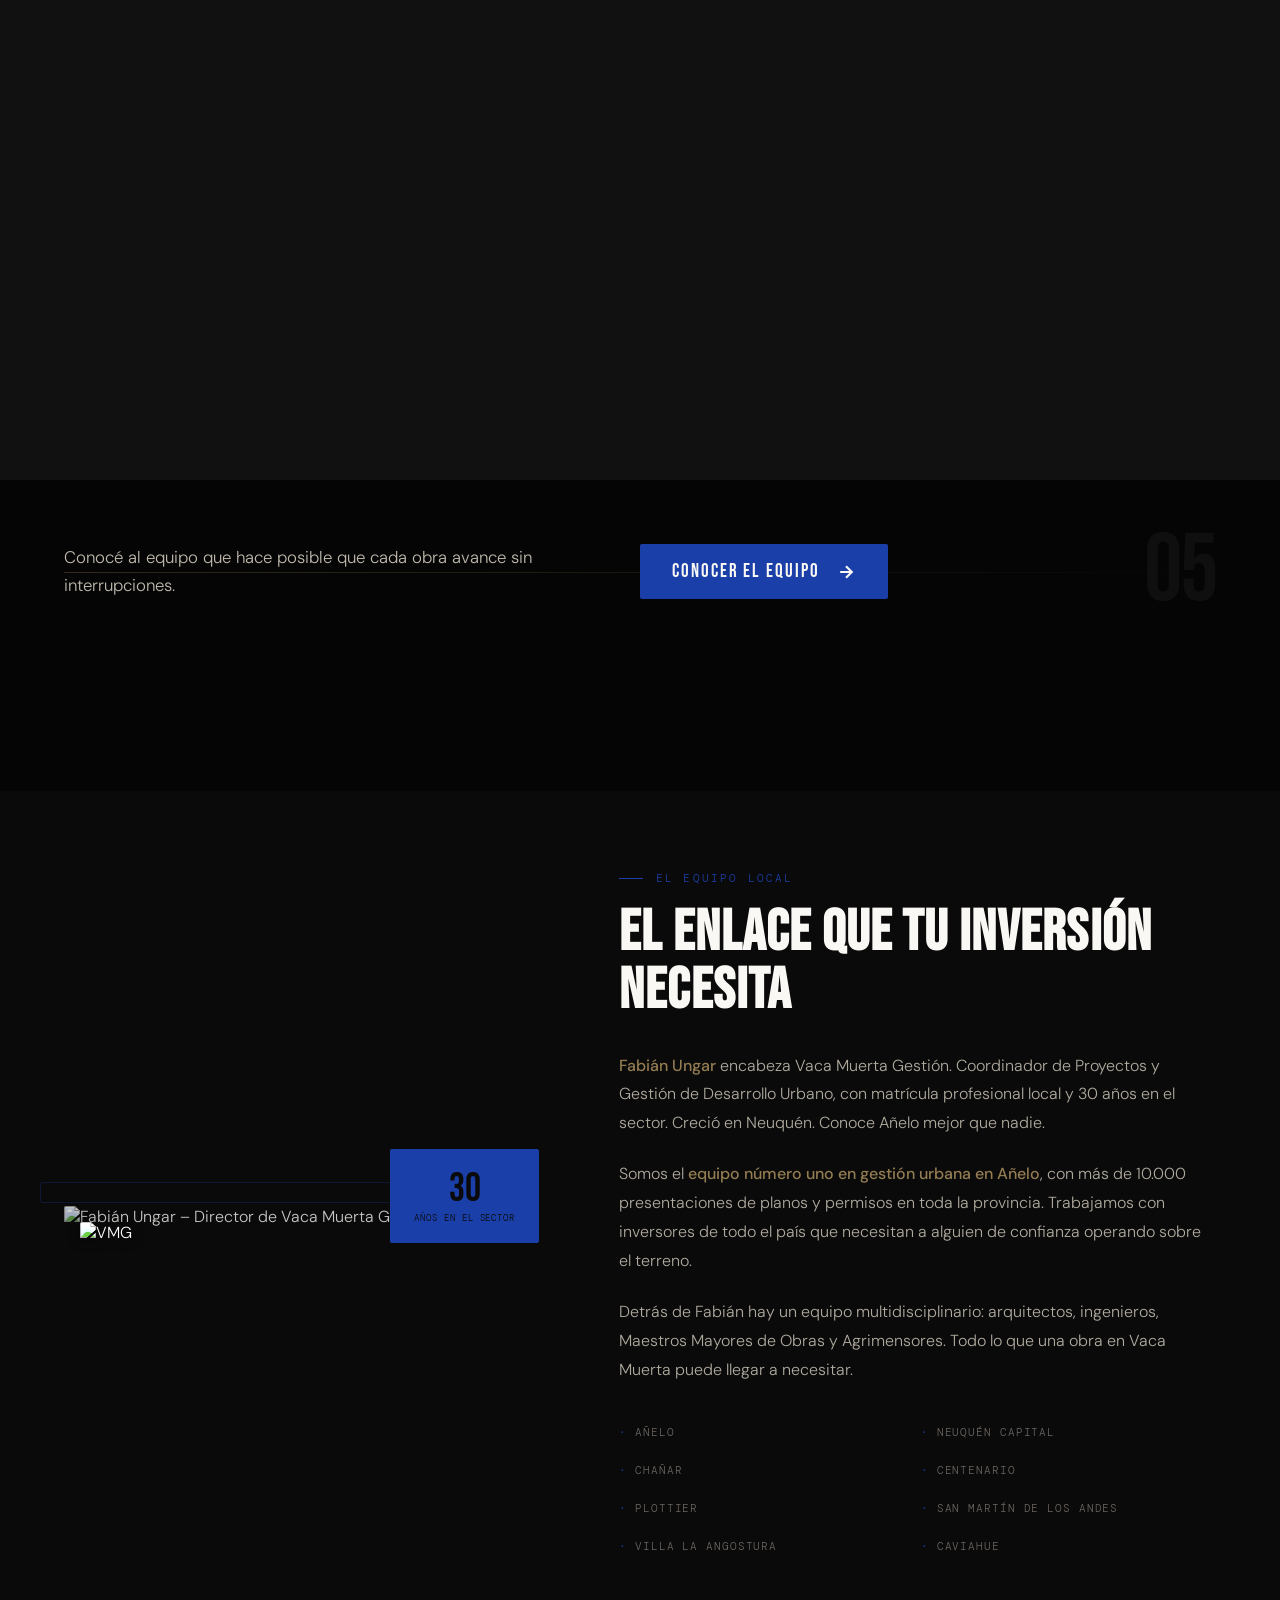
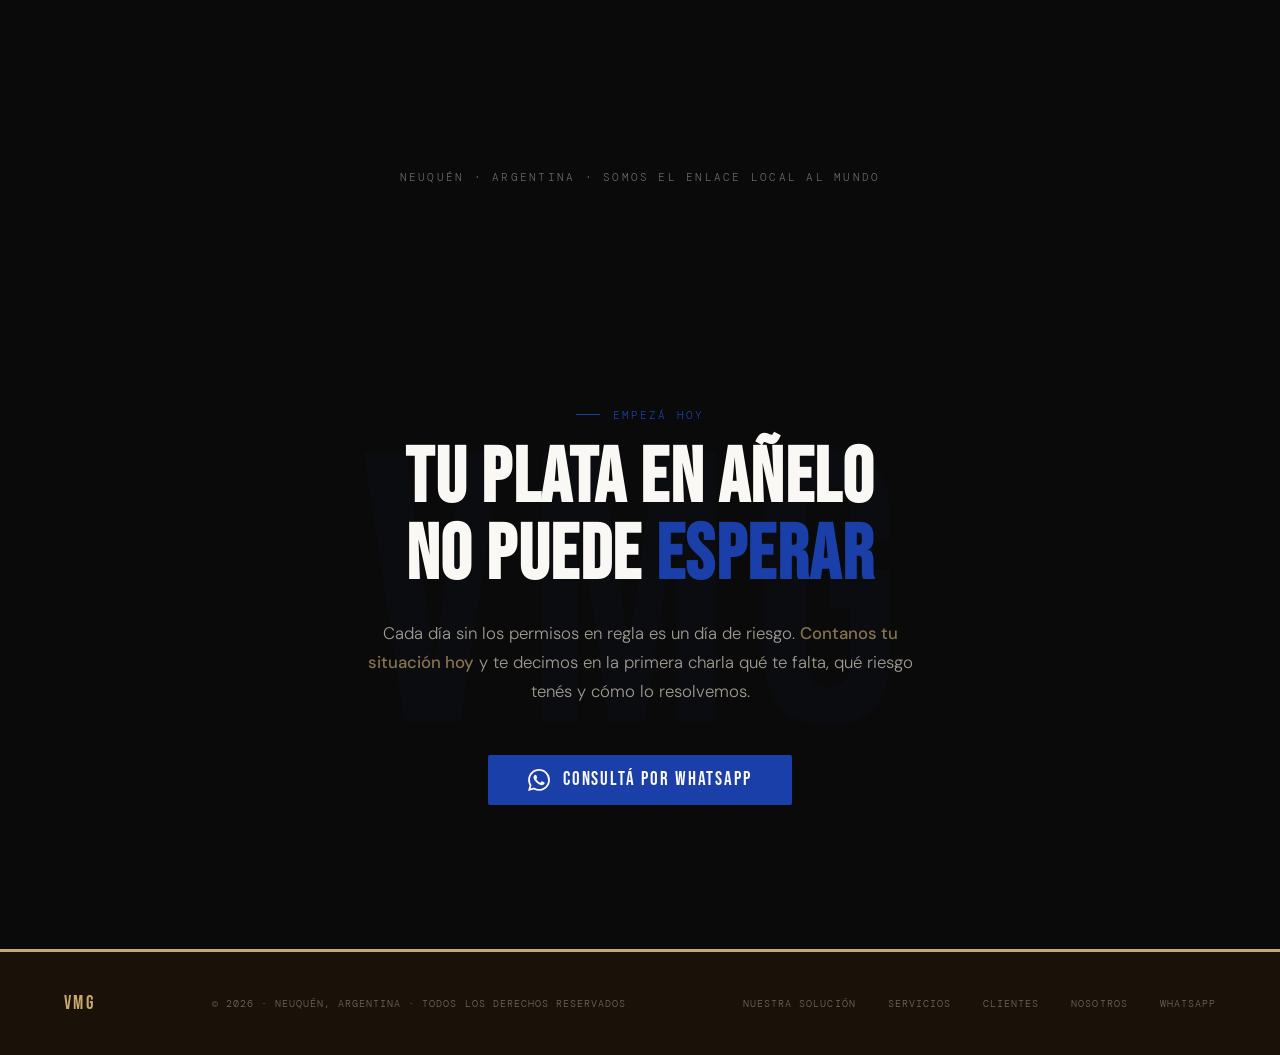
==== commit 13252d67: "Add files via upload reemplaza los archivos existentes." ====
--- a/index.html
+++ b/index.html
@@ -37,7 +37,7 @@
       <span class="arena">Nosotros la<br>desbloqueamos.</span>
     </h1>
     <p class="hero-desc">
-      Gestionamos <strong>planos, habilitaciones y permisos</strong> para que tu inversión en Vaca Muerta no se quede parada por la burocracia. Somos los que más saben de esto en la región.
+      Gestionamos <strong>planos, habilitaciones y permisos</strong> para que tu inversión en Vaca Muerta avance sin trabas ni demoras. Somos los que más conocen el proceso en la región.
     </p>
     <div class="hero-actions">
       <a href="https://wa.me/542996577713" class="btn-primary">Diagnosticá tu situación</a>
@@ -100,10 +100,10 @@
     <p class="tag">Lo que pasa en Añelo</p>
     <h2 class="section-title">El dinero enterrado no trabaja</h2>
     <p class="section-body">
-      Muchos inversores llegan a Vaca Muerta con el terreno comprado, el proyecto en mente y el dinero listo. Pero <strong>el sistema municipal de Añelo y el resto de la provincia tiene sus propias reglas</strong>, tiempos y exigencias que no son evidentes desde afuera.
-    </p>
-    <p class="section-body">
-      Un plano mal presentado, un permiso que falta o una habilitación fuera de término pueden detener una obra completa. A veces por semanas. A veces por meses.
+      Muchos inversores llegan a Vaca Muerta con el terreno comprado, el proyecto en mente y el dinero listo. Pero <strong>cada municipio de la provincia tiene sus propios requisitos, plazos y trámites</strong> que no son evidentes desde afuera.
+    </p>
+    <p class="section-body">
+      Un plano mal presentado, un permiso faltante o una documentación presentada fuera de término pueden detener una obra completa. A veces por semanas. A veces por meses.
     </p>
   </div>
   <div class="friction-list" style="align-self:start; margin-top:0;">
@@ -123,6 +123,16 @@
       <div class="friction-ico">✕</div>
       <div class="friction-text"><strong>Una clausura sorpresiva</strong> paraliza toda la obra hasta regularizar la situación, con costos imprevistos.</div>
     </div>
+  </div>
+
+  <!-- puente al pie de la sección -->
+  <div class="seccion-puente" style="grid-column:1/-1;">
+    <p class="puente-texto"><strong>Esto tiene solución.</strong> En Vaca Muerta Gestión conocemos cada paso del proceso porque llevamos 30 años haciéndolo.</p>
+    <a href="#solucion" class="puente-flecha">
+      Ver nuestra solución
+      <svg width="20" height="20" viewBox="0 0 24 24" fill="none" stroke="currentColor" stroke-width="2.5"><path d="M5 12h14M12 5l7 7-7 7"/></svg>
+    </a>
+    <span class="puente-nivel">02</span>
   </div>
 </section>
 
@@ -155,6 +165,16 @@
       <p class="solucion-body-nueva">En el sector energético, el tiempo es dinero. Nuestra metodología de gestión acelera la obtención de permisos de construcción y finales de obra, permitiendo que sus instalaciones operen en tiempo récord.</p>
     </div>
   </div>
+
+  <!-- puente al pie de la sección -->
+  <div class="seccion-puente">
+    <p class="puente-texto">¿Qué incluye concretamente trabajar con nosotros? Estos son los servicios que ponemos a disposición de tu proyecto.</p>
+    <a href="#servicios" class="puente-flecha">
+      Ver servicios
+      <svg width="20" height="20" viewBox="0 0 24 24" fill="none" stroke="currentColor" stroke-width="2.5"><path d="M5 12h14M12 5l7 7-7 7"/></svg>
+    </a>
+    <span class="puente-nivel">03</span>
+  </div>
 </section>
 
 <!-- SERVICIOS -->
@@ -200,6 +220,16 @@
       <p class="servicio-body">Supervisamos cada etapa y cerramos con todas las inspecciones y documentación necesaria para el final de obra.</p>
     </div>
   </div>
+
+  <!-- puente al pie de la sección -->
+  <div class="seccion-puente">
+    <p class="puente-texto">No hace falta que nos creas a nosotros. Escuchá a los inversores que ya trabajaron con Vaca Muerta Gestión.</p>
+    <a href="#clientes" class="puente-flecha">
+      Ver testimonios
+      <svg width="20" height="20" viewBox="0 0 24 24" fill="none" stroke="currentColor" stroke-width="2.5"><path d="M5 12h14M12 5l7 7-7 7"/></svg>
+    </a>
+    <span class="puente-nivel">04</span>
+  </div>
 </section>
 
 <!-- TESTIMONIOS -->
@@ -225,6 +255,16 @@
         <iframe src="https://archive.org/embed/whats-app-video-2026-05-18-at-9.19.38-am?autoplay=1&muted=1" frameborder="0" allow="autoplay" webkitallowfullscreen mozallowfullscreen allowfullscreen></iframe>
       </div>
     </div>
+  </div>
+
+  <!-- puente al pie de la sección -->
+  <div class="seccion-puente" style="padding:4rem 4rem 4rem;">
+    <p class="puente-texto">Conocé al equipo que hace posible que cada obra avance sin interrupciones.</p>
+    <a href="#quienes" class="puente-flecha">
+      Conocer el equipo
+      <svg width="20" height="20" viewBox="0 0 24 24" fill="none" stroke="currentColor" stroke-width="2.5"><path d="M5 12h14M12 5l7 7-7 7"/></svg>
+    </a>
+    <span class="puente-nivel">05</span>
   </div>
 </section>
 
@@ -235,6 +275,9 @@
     <div class="quienes-badge">
       <div class="quienes-badge-num">30</div>
       <div class="quienes-badge-text">años en el sector</div>
+    </div>
+    <div class="quienes-logo">
+      <img src="https://vacamuertagestion.com.ar/wp-content/uploads/2024/09/VMG-isologo.png" alt="VMG">
     </div>
   </div>
   <div>
@@ -279,8 +322,8 @@
   </p>
   <div class="cta-buttons">
     <a href="https://wa.me/542996577713" class="btn-whatsapp">
-      <svg width="16" height="16" viewBox="0 0 24 24" fill="currentColor"><path d="M17.472 14.382c-.297-.149-1.758-.867-2.03-.967-.273-.099-.471-.148-.67.15-.197.297-.767.966-.94 1.164-.173.199-.347.223-.644.075-.297-.15-1.255-.463-2.39-1.475-.883-.788-1.48-1.761-1.653-2.059-.173-.297-.018-.458.13-.606.134-.133.298-.347.446-.52.149-.174.198-.298.298-.497.099-.198.05-.371-.025-.52-.075-.149-.669-1.612-.916-2.207-.242-.579-.487-.5-.669-.51-.173-.008-.371-.01-.57-.01-.198 0-.52.074-.792.372-.272.297-1.04 1.016-1.04 2.479 0 1.462 1.065 2.875 1.213 3.074.149.198 2.096 3.2 5.077 4.487.709.306 1.262.489 1.694.625.712.227 1.36.195 1.871.118.571-.085 1.758-.719 2.006-1.413.248-.694.248-1.289.173-1.413-.074-.124-.272-.198-.57-.347m-5.421 7.403h-.004a9.87 9.87 0 01-5.031-1.378l-.361-.214-3.741.982.998-3.648-.235-.374a9.86 9.86 0 01-1.51-5.26c.001-5.45 4.436-9.884 9.888-9.884 2.64 0 5.122 1.03 6.988 2.898a9.825 9.825 0 012.893 6.994c-.003 5.45-4.437 9.884-9.885 9.884m8.413-18.297A11.815 11.815 0 0012.05 0C5.495 0 .16 5.335.157 11.892c0 2.096.547 4.142 1.588 5.945L.057 24l6.305-1.654a11.882 11.882 0 005.683 1.448h.005c6.554 0 11.89-5.335 11.893-11.893a11.821 11.821 0 00-3.48-8.413z"/></svg>
-      +54 299 657-7713
+      <svg width="22" height="22" viewBox="0 0 24 24" fill="currentColor"><path d="M17.472 14.382c-.297-.149-1.758-.867-2.03-.967-.273-.099-.471-.148-.67.15-.197.297-.767.966-.94 1.164-.173.199-.347.223-.644.075-.297-.15-1.255-.463-2.39-1.475-.883-.788-1.48-1.761-1.653-2.059-.173-.297-.018-.458.13-.606.134-.133.298-.347.446-.52.149-.174.198-.298.298-.497.099-.198.05-.371-.025-.52-.075-.149-.669-1.612-.916-2.207-.242-.579-.487-.5-.669-.51-.173-.008-.371-.01-.57-.01-.198 0-.52.074-.792.372-.272.297-1.04 1.016-1.04 2.479 0 1.462 1.065 2.875 1.213 3.074.149.198 2.096 3.2 5.077 4.487.709.306 1.262.489 1.694.625.712.227 1.36.195 1.871.118.571-.085 1.758-.719 2.006-1.413.248-.694.248-1.289.173-1.413-.074-.124-.272-.198-.57-.347m-5.421 7.403h-.004a9.87 9.87 0 01-5.031-1.378l-.361-.214-3.741.982.998-3.648-.235-.374a9.86 9.86 0 01-1.51-5.26c.001-5.45 4.436-9.884 9.888-9.884 2.64 0 5.122 1.03 6.988 2.898a9.825 9.825 0 012.893 6.994c-.003 5.45-4.437 9.884-9.885 9.884m8.413-18.297A11.815 11.815 0 0012.05 0C5.495 0 .16 5.335.157 11.892c0 2.096.547 4.142 1.588 5.945L.057 24l6.305-1.654a11.882 11.882 0 005.683 1.448h.005c6.554 0 11.89-5.335 11.893-11.893a11.821 11.821 0 00-3.48-8.413z"/></svg>
+      Consultá por WhatsApp
     </a>
   </div>
 </section>
@@ -295,8 +338,9 @@
   </div>
   <p class="footer-copy">© 2026 · Neuquén, Argentina · Todos los derechos reservados</p>
   <div class="footer-links">
-    <a href="#problema">El problema</a>
+    <a href="#solucion">Nuestra solución</a>
     <a href="#servicios">Servicios</a>
+    <a href="#clientes">Clientes</a>
     <a href="#quienes">Nosotros</a>
     <a href="https://wa.me/542996577713">WhatsApp</a>
   </div>
--- a/style.css
+++ b/style.css
@@ -1,12 +1,16 @@
   :root {
     --negro: #0a0a0a;
     --tierra: #1a1208;
-    --naranja: #E8621A;
-    --naranja-claro: #f5834a;
+    --naranja: #1a3fa8;
+    --naranja-claro: #2a52c8;
+    --alerta: #E8621A;
+    --alerta-claro: #f5834a;
     --arena: #c9a96e;
     --crema: #f0e8d8;
     --blanco: #faf8f4;
     --gris: #6b6560;
+    --azul-vmg: #1a3fa8;
+    --cyan-vmg: #00c8e0;
     --linea: rgba(201,169,110,0.22);
   }
 
@@ -31,7 +35,7 @@
     padding: 0.9rem 4rem;
     background: rgba(10,10,10,0.9);
     backdrop-filter: blur(14px);
-    border-bottom: 1px solid var(--linea);
+
   }
   .nav-logo img {
     height: 64px;
@@ -63,15 +67,15 @@
   }
   nav a:hover { color: var(--arena); }
   .nav-cta {
-    font-family: 'DM Mono', monospace;
-    font-size: 0.72rem;
+    font-family: 'Bebas Neue', sans-serif;
+    font-size: 1.1rem;
     letter-spacing: 0.1em;
-    text-transform: uppercase;
-    color: var(--negro) !important;
+    color: var(--blanco) !important;
     background: var(--naranja);
-    padding: 0.6rem 1.5rem;
+    padding: 0.45rem 1.5rem;
     border-radius: 2px;
     transition: background 0.2s !important;
+    text-decoration: none;
   }
   .nav-cta:hover { background: var(--naranja-claro) !important; }
 
@@ -136,15 +140,17 @@
   }
   .btn-primary {
     background: var(--naranja);
-    color: var(--negro);
-    font-family: 'DM Mono', monospace;
-    font-size: 0.78rem;
+    color: var(--blanco);
+    font-family: 'Bebas Neue', sans-serif;
+    font-size: 1.2rem;
     letter-spacing: 0.1em;
-    text-transform: uppercase;
     text-decoration: none;
-    padding: 1rem 2.2rem;
+    padding: 0.85rem 2.2rem;
     border-radius: 2px;
     transition: background 0.2s, transform 0.2s;
+    display: inline-flex;
+    align-items: center;
+    gap: 0.6rem;
   }
   .btn-primary:hover { background: var(--naranja-claro); transform: translateY(-2px); }
   .btn-ghost {
@@ -205,7 +211,7 @@
   .alerta-strip {
     background: #150a04;
     border-top: 2px solid var(--naranja);
-    border-bottom: 1px solid var(--linea);
+
     padding: 2.5rem 4rem;
     display: flex;
     align-items: center;
@@ -263,12 +269,11 @@
 
   /* ── PROBLEMA / SOLUCIÓN ── */
   .problema {
-    padding: 8rem 4rem;
+    padding: 8rem 4rem 0;
     display: grid;
     grid-template-columns: 1fr 1fr;
     gap: 6rem;
     align-items: start;
-    border-bottom: 1px solid var(--linea);
   }
   .tag {
     font-family: 'DM Mono', monospace;
@@ -381,7 +386,7 @@
   /* ── SERVICIOS ── */
   .servicios {
     padding: 8rem 4rem;
-    border-bottom: 1px solid var(--linea);
+
   }
   .servicios-header {
     display: flex;
@@ -429,12 +434,12 @@
 
   /* ── QUIÉNES SOMOS ── */
   .quienes {
-    padding: 8rem 4rem;
+    padding: 5rem 4rem 8rem;
     display: grid;
     grid-template-columns: 1fr 1.3fr;
     gap: 6rem;
     align-items: center;
-    border-bottom: 1px solid var(--linea);
+
   }
   .quienes-img { position: relative; }
   .quienes-img img {
@@ -479,6 +484,18 @@
     text-transform: uppercase;
     margin-top: 0.2rem;
   }
+  .quienes-logo {
+    position: absolute;
+    top: 1rem;
+    left: 1rem;
+    z-index: 2;
+  }
+  .quienes-logo img {
+    height: 44px;
+    width: auto;
+    display: block;
+    filter: brightness(1.2) drop-shadow(0 2px 6px rgba(0,0,0,0.6));
+  }
   .localidades {
     margin-top: 2rem;
     display: grid;
@@ -492,7 +509,7 @@
     text-transform: uppercase;
     color: var(--gris);
     padding: 0.55rem 0;
-    border-bottom: 1px solid var(--linea);
+
     display: flex;
     align-items: center;
     gap: 0.5rem;
@@ -506,7 +523,7 @@
     flex-direction: column;
     align-items: center;
     gap: 1.5rem;
-    border-bottom: 1px solid var(--linea);
+
     text-align: center;
   }
   .logo-section img {
@@ -572,22 +589,20 @@
     flex-wrap: wrap;
   }
   .btn-whatsapp {
-    background: #25D366;
-    color: var(--negro);
-    font-family: 'DM Mono', monospace;
-    font-size: 0.78rem;
+    background: var(--naranja);
+    color: var(--blanco);
+    font-family: 'Bebas Neue', sans-serif;
+    font-size: 1.2rem;
     letter-spacing: 0.1em;
-    text-transform: uppercase;
     text-decoration: none;
-    padding: 1rem 2rem;
+    padding: 0.85rem 2.5rem;
     border-radius: 2px;
-    display: flex;
-    align-items: center;
-    gap: 0.6rem;
-    transition: opacity 0.2s;
-    font-weight: 500;
-  }
-  .btn-whatsapp:hover { opacity: 0.85; }
+    display: inline-flex;
+    align-items: center;
+    gap: 0.8rem;
+    transition: background 0.2s, transform 0.2s;
+  }
+  .btn-whatsapp:hover { background: var(--naranja-claro); transform: translateY(-2px); }
 
   /* ── FOOTER ── */
   footer {
@@ -635,11 +650,106 @@
   }
   .footer-links a:hover { color: var(--arena); }
 
+  /* ── PUENTES ENTRE SECCIONES ── */
+  .seccion-puente {
+    padding: 4rem 4rem 4rem;
+    display: flex;
+    align-items: center;
+    gap: 3rem;
+    position: relative;
+    overflow: hidden;
+  }
+
+  /* Línea estructural horizontal — evoca viga de construcción */
+  .seccion-puente::before {
+    content: '';
+    position: absolute;
+    left: 4rem; right: 4rem;
+    top: 50%;
+    height: 1px;
+    background: linear-gradient(to right, var(--linea) 0%, transparent 100%);
+    pointer-events: none;
+  }
+
+  .puente-texto {
+    font-family: 'DM Sans', sans-serif;
+    font-size: 1.05rem;
+    line-height: 1.65;
+    color: var(--crema);
+    opacity: 0.8;
+    max-width: 48ch;
+    flex: 1;
+    position: relative;
+    z-index: 1;
+  }
+  .puente-texto strong { color: var(--blanco); font-weight: 500; opacity: 1; }
+
+  /* Botón de acción — estilo andamio/nivel */
+  .puente-flecha {
+    flex-shrink: 0;
+    display: inline-flex;
+    align-items: center;
+    gap: 1rem;
+    text-decoration: none;
+    background: var(--naranja);
+    color: var(--blanco);
+    font-family: 'Bebas Neue', sans-serif;
+    font-size: 1.2rem;
+    letter-spacing: 0.1em;
+    padding: 1rem 2rem;
+    border-radius: 2px;
+    position: relative;
+    z-index: 1;
+    transition: background 0.2s, transform 0.2s, gap 0.2s;
+  }
+  .puente-flecha:hover {
+    background: var(--naranja-claro);
+    transform: translateX(4px);
+    gap: 1.4rem;
+  }
+  .puente-flecha svg {
+    flex-shrink: 0;
+    transition: transform 0.2s;
+  }
+  .puente-flecha:hover svg { transform: translateX(4px); }
+
+  /* Número de nivel — evoca planta de arquitectura */
+  .puente-nivel {
+    font-family: 'Bebas Neue', sans-serif;
+    font-size: 6rem;
+    line-height: 1;
+    color: var(--blanco);
+    opacity: 0.04;
+    position: absolute;
+    right: 4rem;
+    top: 50%;
+    transform: translateY(-50%);
+    letter-spacing: -0.02em;
+    pointer-events: none;
+    user-select: none;
+  }
+
+  @keyframes bounce {
+    0%, 100% { transform: translateX(0); }
+    50%       { transform: translateX(5px); }
+  }
+  .puente-flecha svg { animation: bounce 2s ease-in-out infinite; }
+  .puente-flecha:hover svg { animation: none; }
+
+  /* ── NARANJA = PROBLEMA, AZUL = SOLUCIÓN/MARCA ── */
+  .problema .tag { color: var(--alerta); }
+  .problema .tag::before { background: var(--alerta); }
+  .problema .friction-item { border-left-color: var(--alerta); background: rgba(232,98,26,0.06); }
+  .problema .friction-ico { color: var(--alerta); }
+  .alerta-strip { border-top-color: var(--alerta); }
+  .alerta-icono { color: var(--alerta); }
+  .alerta-texto p strong { color: var(--alerta); }
+
   /* ── SECCIÓN SOLUCIÓN ── */
   .solucion-section {
     padding: 8rem 4rem;
     background: var(--tierra);
-    border-bottom: 1px solid var(--linea);
+
   }
   .solucion-header {
     margin-bottom: 3.5rem;
@@ -685,7 +795,7 @@
   /* ── TESTIMONIOS ── */
   .testimonios {
     padding: 8rem 0;
-    border-bottom: 1px solid var(--linea);
+
     background: #050505;
   }
   .testimonios-header {
@@ -715,7 +825,88 @@
     border: none;
   }
 
-  /* ── ANIMACIONES ── */
+  /* ── GALERÍA DE OBRAS ── */
+  .galeria {
+    padding: 8rem 4rem;
+
+  }
+  .galeria-header {
+    margin-bottom: 3rem;
+  }
+  .galeria-grid {
+    display: grid;
+    grid-template-columns: 1.4fr 1fr 1fr;
+    gap: 3px;
+    border-radius: 4px;
+    overflow: hidden;
+  }
+  .galeria-item {
+    position: relative;
+    overflow: hidden;
+    background: var(--tierra);
+  }
+  .galeria-item:first-child {
+    grid-row: span 2;
+  }
+  .galeria-item img {
+    width: 100%;
+    height: 100%;
+    object-fit: cover;
+    display: block;
+    filter: brightness(0.85);
+    transition: filter 0.4s, transform 0.4s;
+  }
+  .galeria-item:first-child img {
+    min-height: 500px;
+  }
+  .galeria-item:not(:first-child) img {
+    min-height: 248px;
+  }
+  .galeria-item:hover img {
+    filter: brightness(1);
+    transform: scale(1.03);
+  }
+  .galeria-item-overlay {
+    position: absolute;
+    bottom: 0; left: 0; right: 0;
+    padding: 1.5rem;
+    background: linear-gradient(to top, rgba(10,10,10,0.85) 0%, transparent 100%);
+    opacity: 0;
+    transition: opacity 0.3s;
+  }
+  .galeria-item:hover .galeria-item-overlay {
+    opacity: 1;
+  }
+  .galeria-item-label {
+    font-family: 'DM Mono', monospace;
+    font-size: 0.65rem;
+    letter-spacing: 0.15em;
+    text-transform: uppercase;
+    color: var(--cyan-vmg);
+  }
+
+  /* ── SEPARADOR QUIÉNES SOMOS ── */
+  .seccion-divider {
+    padding: 4rem 4rem 0;
+    display: flex;
+    align-items: center;
+    gap: 2rem;
+  }
+  .seccion-divider::before,
+  .seccion-divider::after {
+    content: '';
+    flex: 1;
+    height: 1px;
+    background: var(--linea);
+  }
+  .seccion-divider-texto {
+    font-family: 'DM Mono', monospace;
+    font-size: 0.65rem;
+    letter-spacing: 0.2em;
+    text-transform: uppercase;
+    color: var(--gris);
+    white-space: nowrap;
+  }
   @keyframes fadeUp {
     from { opacity: 0; transform: translateY(28px); }
     to   { opacity: 1; transform: translateY(0); }
@@ -741,6 +932,12 @@
     .hero-stat-bar { position: static; justify-content: flex-start; gap: 2rem; padding: 0 2rem 3rem; flex-wrap: wrap; }
     .stat { text-align: left; }
     .alerta-strip { padding: 2rem; gap: 2rem; }
+    .galeria { padding: 5rem 2rem; }
+    .galeria-grid { grid-template-columns: 1fr 1fr; }
+    .galeria-item:first-child { grid-row: span 1; }
+    .galeria-item:first-child img { min-height: 220px; }
+    .galeria-item:not(:first-child) img { min-height: 220px; }
+    .seccion-divider { padding: 3rem 2rem 0; }
     .problema { grid-template-columns: 1fr; gap: 3rem; padding: 5rem 2rem; }
     .solucion-section { padding: 5rem 2rem; }
     .solucion-grid { grid-template-columns: 1fr; gap: 1.2rem; }
@@ -771,6 +968,14 @@
     .stat-num { font-size: 2rem; }
     .alerta-strip { flex-direction: column; gap: 1rem; padding: 1.8rem 1.2rem; }
     .ticker-item { font-size: 0.95rem; padding: 0 1.5rem; }
+    .galeria { padding: 4rem 1.2rem; }
+    .galeria-grid { grid-template-columns: 1fr; }
+    .galeria-item:first-child img, .galeria-item:not(:first-child) img { min-height: 260px; }
+    .seccion-divider { padding: 2.5rem 1.2rem 0; }
+    .seccion-puente { flex-direction: column; align-items: flex-start; padding: 3rem 1.2rem; gap: 1.5rem; }
+    .seccion-puente::before { left: 1.2rem; right: 1.2rem; }
+    .puente-flecha { width: 100%; justify-content: center; }
+    .puente-nivel { display: none; }
     .problema { padding: 4rem 1.2rem; gap: 2.5rem; }
     .solucion-section { padding: 4rem 1.2rem; }
     .solucion-grid { grid-template-columns: 1fr; }
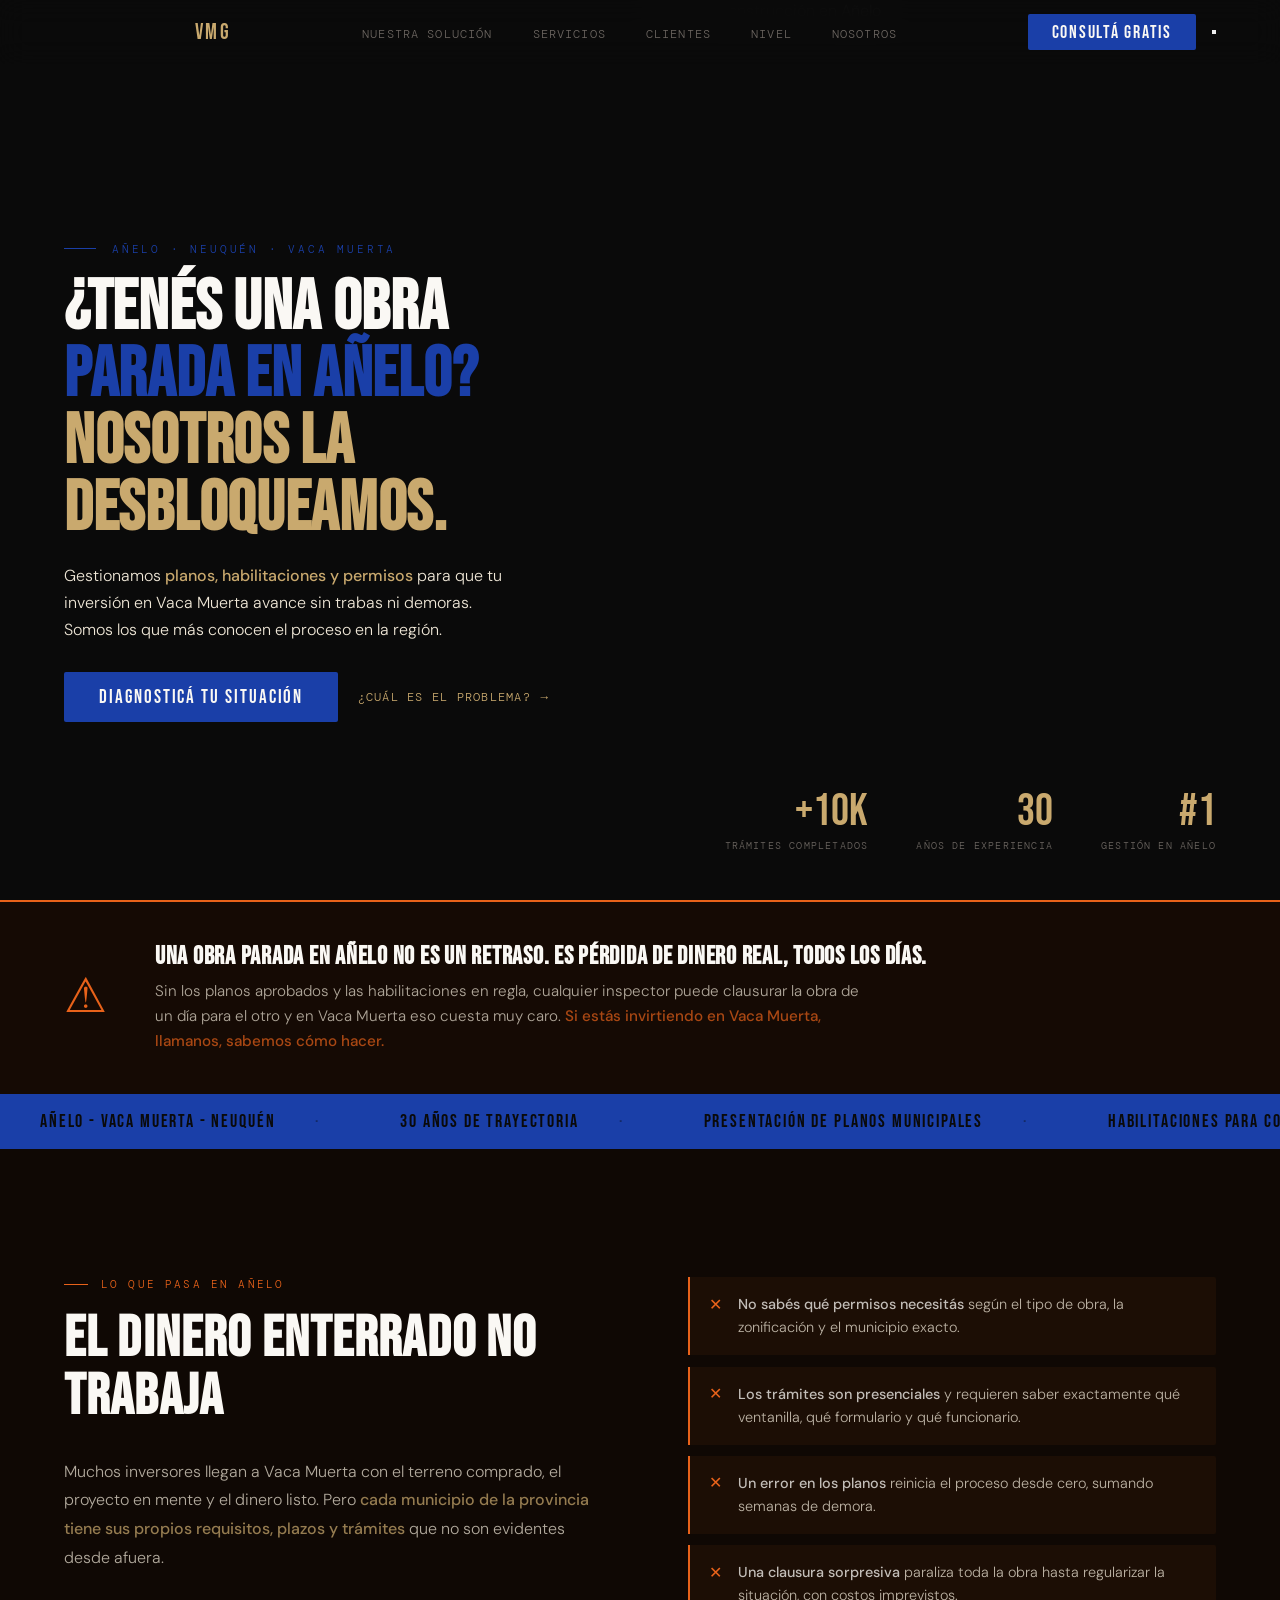
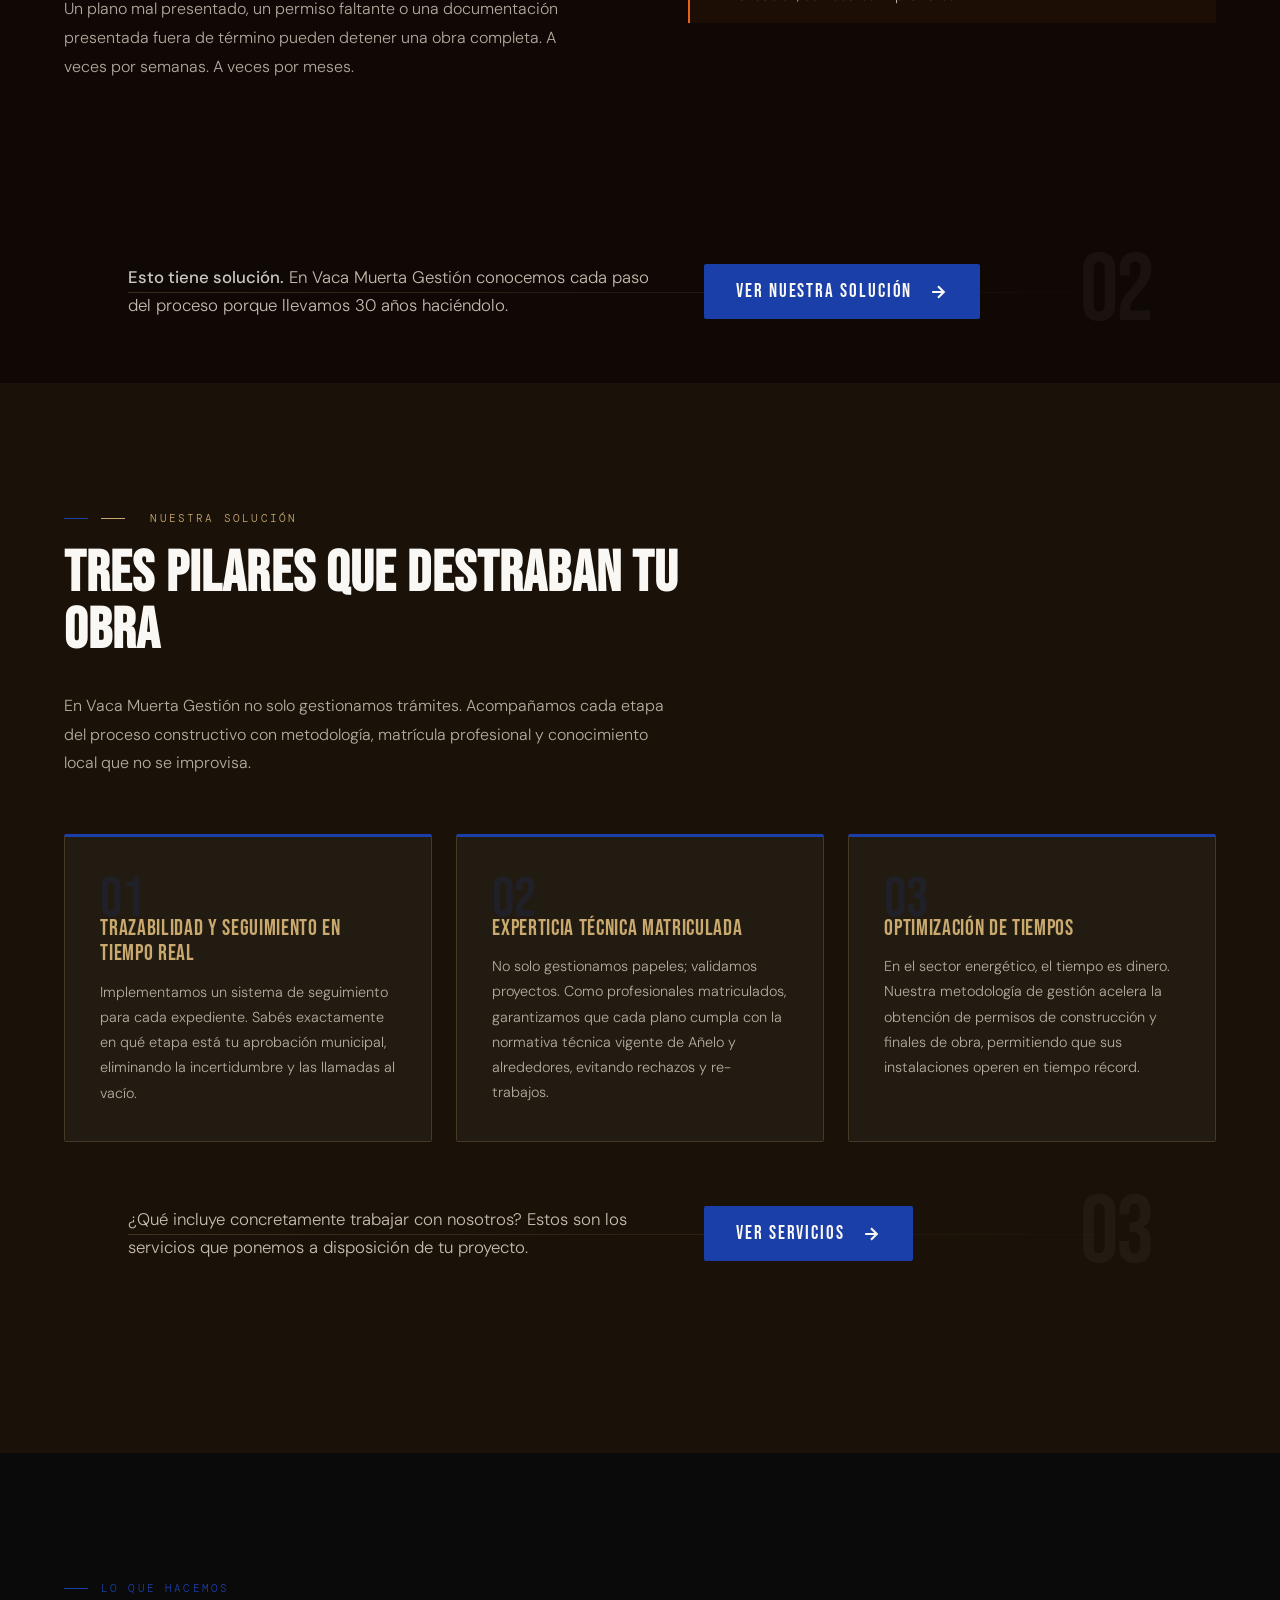
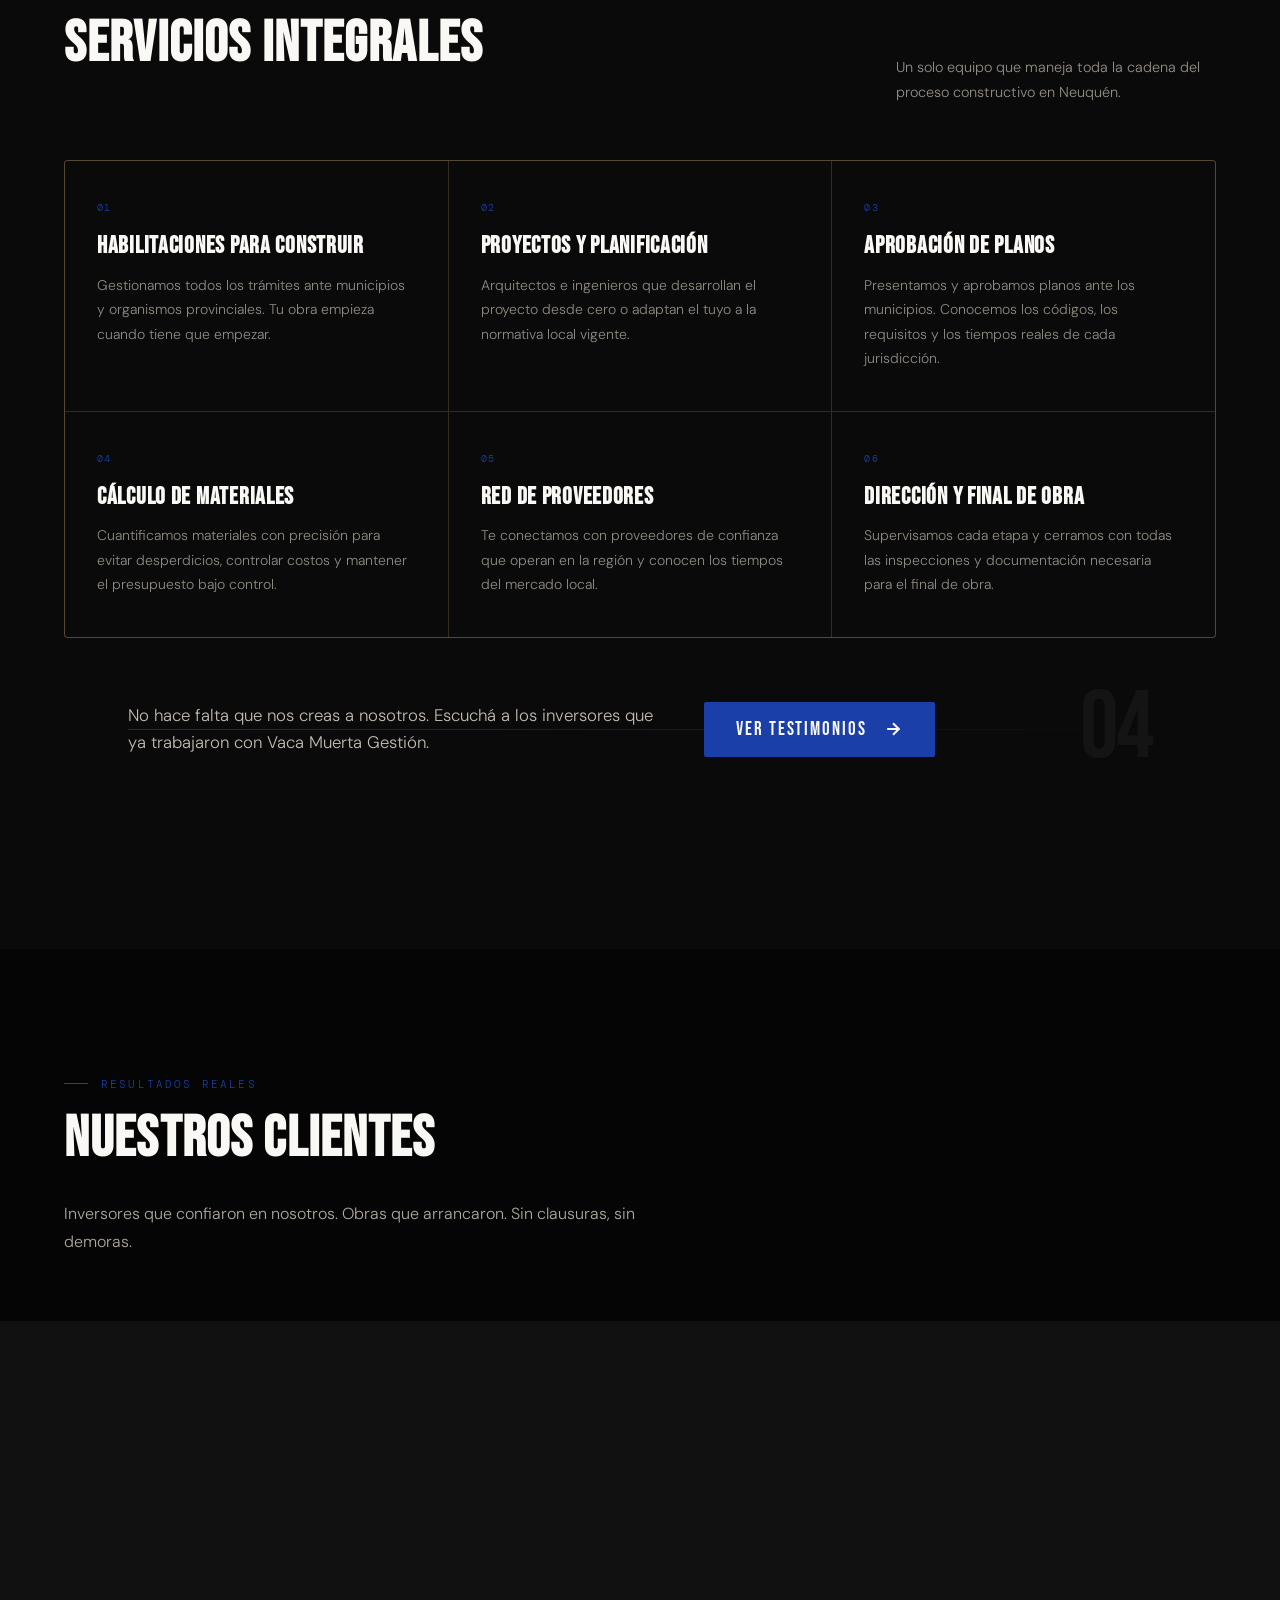
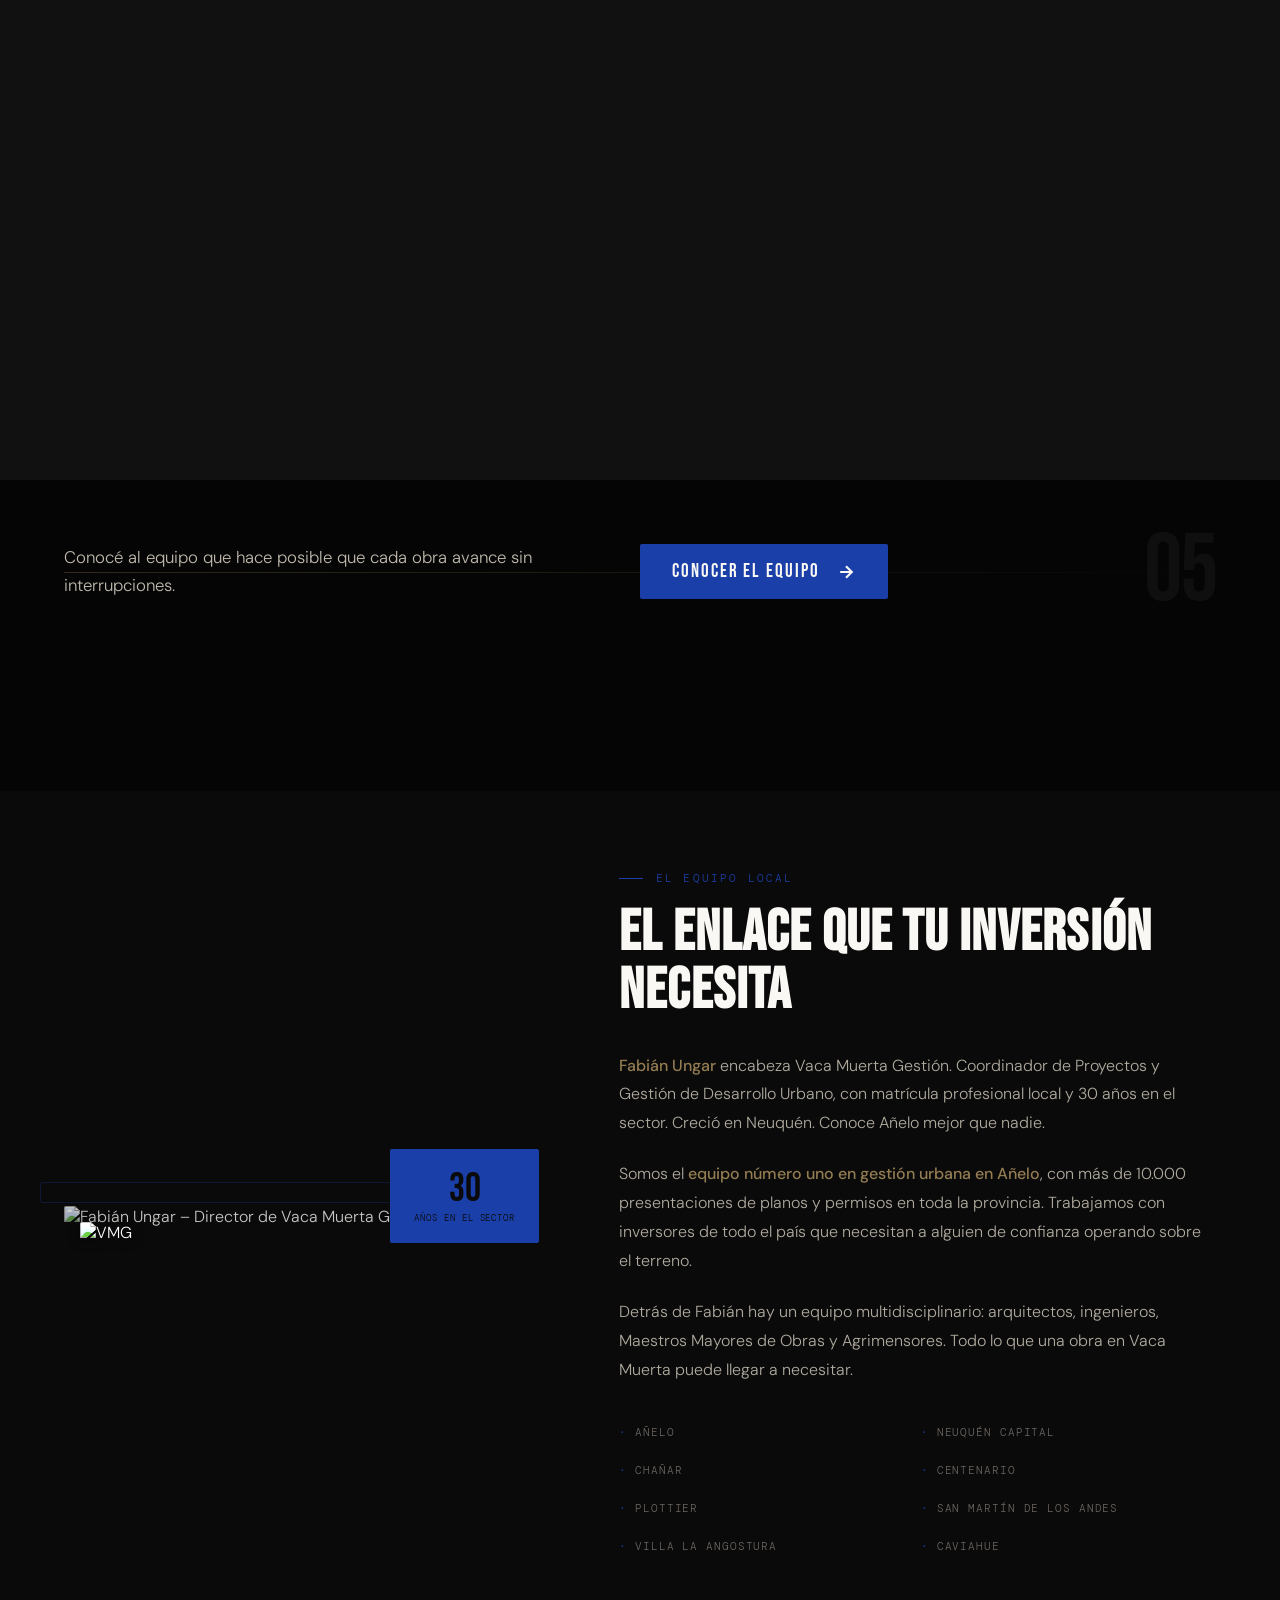
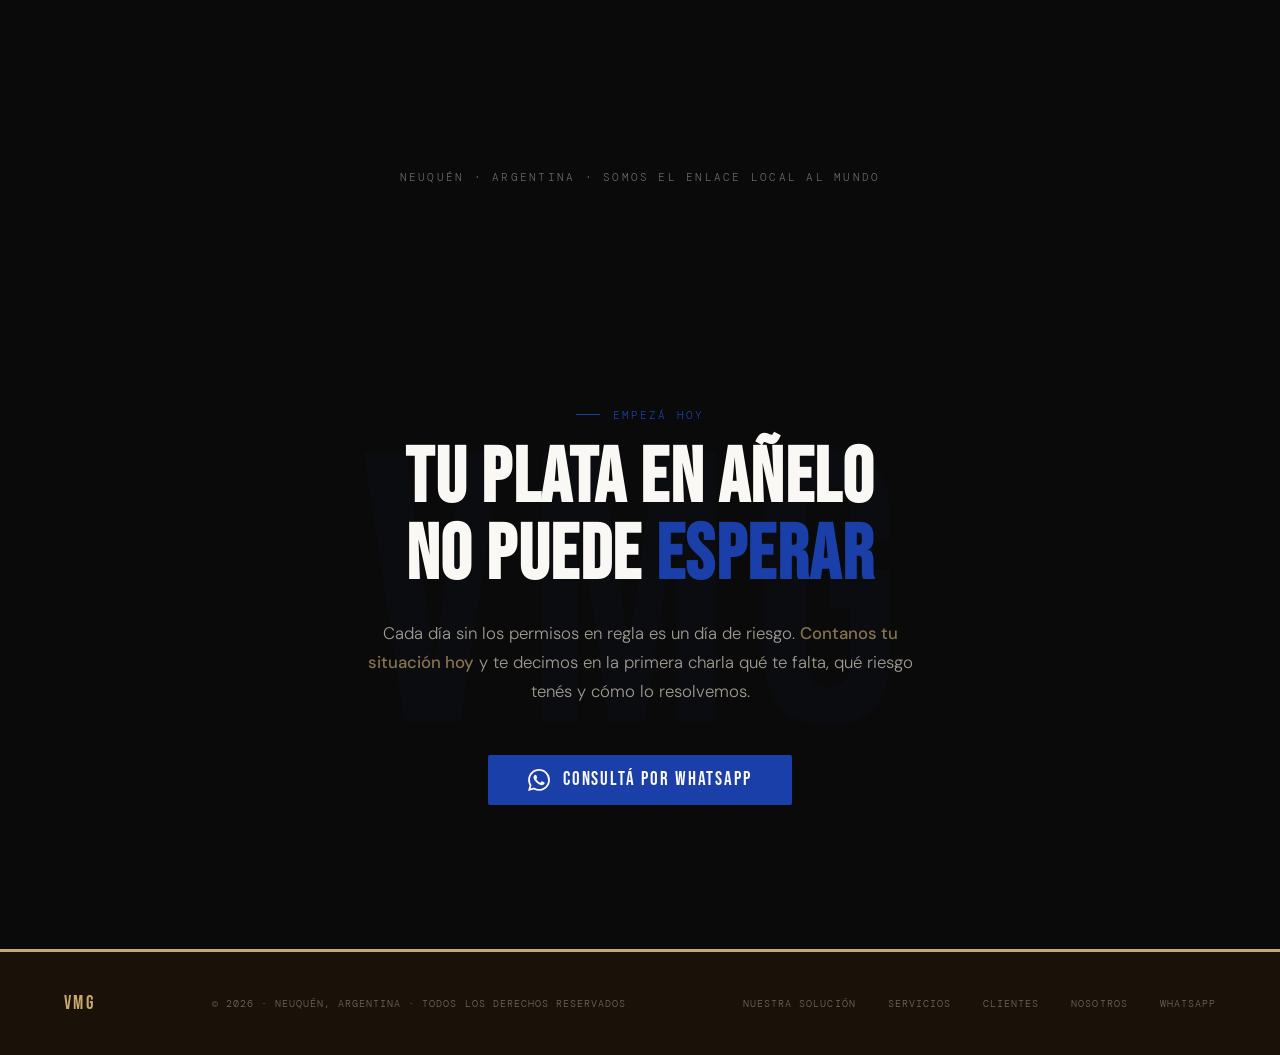
==== commit e9aa2455: "Add files via upload reemplaza." ====
--- a/index.html
+++ b/index.html
@@ -18,13 +18,19 @@
          onerror="this.style.display='none'; document.querySelector('.nav-logo-fallback').style.display='block'">
   </a>
   <span class="nav-logo-fallback">VMG</span>
-  <ul>
-    <li><a href="#solucion">Nuestra solución</a></li>
-    <li><a href="#servicios">Servicios</a></li>
-    <li><a href="#clientes">Clientes</a></li>
-    <li><a href="#quienes">Nosotros</a></li>
+  <ul id="navMenu">
+    <li><a href="#solucion" class="nav-link-mobile">Nuestra solución</a></li>
+    <li><a href="#servicios" class="nav-link-mobile">Servicios</a></li>
+    <li><a href="#clientes" class="nav-link-mobile">Clientes</a></li>
+    <li><a href="#nivel" class="nav-link-mobile">Nivel</a></li>
+    <li><a href="#quienes" class="nav-link-mobile">Nosotros</a></li>
   </ul>
-  <a href="https://wa.me/542996577713" class="nav-cta">Consultá gratis</a>
+  <div style="display:flex; align-items:center; gap:1rem;">
+    <a href="https://wa.me/542996577713" class="nav-cta">Consultá gratis</a>
+    <button class="nav-hamburger" id="navHamburger" aria-label="Menú">
+      <span></span><span></span><span></span>
+    </button>
+  </div>
 </nav>
 
 <!-- HERO -->
@@ -232,6 +238,40 @@
   </div>
 </section>
 
+<!-- NIVEL INTERACTIVO -->
+<section class="nivel-section" id="nivel">
+  <div class="nivel-left">
+    <p class="tag">Solo en mobile</p>
+    <h2 class="section-title">Una obra bien hecha<br>empieza <span style="color:var(--naranja)">nivelada</span></h2>
+    <p class="section-body">En construcción, un milímetro fuera de nivel arruina todo lo que viene después. Lo mismo pasa con los trámites: un error al inicio cuesta semanas al final.</p>
+    <p class="section-body" style="opacity:0.5; font-size:0.85rem;">Inclináel teléfono para ver el nivel en acción.</p>
+  </div>
+  <div class="nivel-right">
+    <div class="nivel-instruccion" id="nivelInstruccion">
+      <svg width="32" height="32" viewBox="0 0 24 24" fill="none" stroke="currentColor" stroke-width="1.5"><path d="M12 2v4M12 18v4M4.93 4.93l2.83 2.83M16.24 16.24l2.83 2.83M2 12h4M18 12h4M4.93 19.07l2.83-2.83M16.24 7.76l2.83-2.83"/></svg>
+      <span>Activar nivel</span>
+    </div>
+    <div class="nivel-display" id="nivelDisplay" style="display:none;">
+      <div class="nivel-tubo nivel-tubo-h">
+        <div class="nivel-burbuja-h" id="burbujaH"></div>
+        <div class="nivel-centro"></div>
+      </div>
+      <div class="nivel-tubo nivel-tubo-v">
+        <div class="nivel-burbuja-v" id="burbujaV"></div>
+        <div class="nivel-centro"></div>
+      </div>
+      <div class="nivel-angulos">
+        <span id="anguloX">0.0°</span>
+        <span id="anguloY">0.0°</span>
+      </div>
+      <div class="nivel-estado" id="nivelEstado">Incliná el teléfono</div>
+    </div>
+    <div class="nivel-error" id="nivelError" style="display:none;">
+      <p>Tu navegador no soporta el sensor de orientación, o no tenemos permiso para accederlo.</p>
+    </div>
+  </div>
+</section>
+
 <!-- TESTIMONIOS -->
 <section class="testimonios" id="clientes">
   <div class="testimonios-header">
@@ -346,5 +386,106 @@
   </div>
 </footer>
 
+<script>
+// ── HAMBURGUESA ──
+(function() {
+  var btn  = document.getElementById('navHamburger');
+  var menu = document.getElementById('navMenu');
+  if (!btn) return;
+
+  btn.addEventListener('click', function() {
+    var abierto = menu.classList.toggle('menu-mobile-abierto');
+    btn.classList.toggle('abierto', abierto);
+    document.body.style.overflow = abierto ? 'hidden' : '';
+  });
+
+  // Cerrar al hacer click en un link
+  menu.querySelectorAll('a').forEach(function(a) {
+    a.addEventListener('click', function() {
+      menu.classList.remove('menu-mobile-abierto');
+      btn.classList.remove('abierto');
+      document.body.style.overflow = '';
+    });
+  });
+})();
+(function() {
+  var instruccion = document.getElementById('nivelInstruccion');
+  var display     = document.getElementById('nivelDisplay');
+  var error       = document.getElementById('nivelError');
+  var burbujaH    = document.getElementById('burbujaH');
+  var burbujaV    = document.getElementById('burbujaV');
+  var anguloX     = document.getElementById('anguloX');
+  var anguloY     = document.getElementById('anguloY');
+  var estado      = document.getElementById('nivelEstado');
+
+  if (!instruccion) return; // sección no visible en desktop
+
+  function iniciarSensor() {
+    // iOS 13+ requiere permiso explícito
+    if (typeof DeviceOrientationEvent !== 'undefined' &&
+        typeof DeviceOrientationEvent.requestPermission === 'function') {
+      DeviceOrientationEvent.requestPermission()
+        .then(function(res) {
+          if (res === 'granted') activar();
+          else mostrarError();
+        })
+        .catch(mostrarError);
+    } else if ('DeviceOrientationEvent' in window) {
+      activar();
+    } else {
+      mostrarError();
+    }
+  }
+
+  function activar() {
+    instruccion.style.display = 'none';
+    display.style.display = 'flex';
+    window.addEventListener('deviceorientation', onOrientacion);
+  }
+
+  function mostrarError() {
+    instruccion.style.display = 'none';
+    error.style.display = 'block';
+  }
+
+  function onOrientacion(e) {
+    var beta  = e.beta  || 0; // inclinación adelante/atrás (-180 a 180)
+    var gamma = e.gamma || 0; // inclinación izquierda/derecha (-90 a 90)
+
+    // Clampear a rango útil
+    var bClamped = Math.max(-30, Math.min(30, beta));
+    var gClamped = Math.max(-30, Math.min(30, gamma));
+
+    // Posición burbuja horizontal (gamma)
+    var tuboH = burbujaH.parentElement;
+    var rangoH = (tuboH.offsetWidth - 38) / 2;
+    var posH = 50 + (gClamped / 30) * 100 * (rangoH / tuboH.offsetWidth);
+    burbujaH.style.left = posH + '%';
+
+    // Posición burbuja vertical (beta)
+    var tuboV = burbujaV.parentElement;
+    var rangoV = (tuboV.offsetHeight - 38) / 2;
+    var posV = 50 + (bClamped / 30) * 100 * (rangoV / tuboV.offsetHeight);
+    burbujaV.style.top = posV + '%';
+
+    // Ángulos
+    anguloX.textContent = 'X: ' + beta.toFixed(1) + '°';
+    anguloY.textContent = 'Y: ' + gamma.toFixed(1) + '°';
+
+    // Estado
+    var nivelado = Math.abs(beta) < 2 && Math.abs(gamma) < 2;
+    if (nivelado) {
+      estado.textContent = '¡NIVELADO!';
+      estado.classList.add('nivelado');
+    } else {
+      estado.textContent = 'Ajustá el ángulo';
+      estado.classList.remove('nivelado');
+    }
+  }
+
+  instruccion.addEventListener('click', iniciarSensor);
+})();
+</script>
+
 </body>
 </html>
--- a/style.css
+++ b/style.css
@@ -921,6 +921,109 @@
   ::-webkit-scrollbar { width: 4px; }
   ::-webkit-scrollbar-track { background: var(--negro); }
   ::-webkit-scrollbar-thumb { background: var(--naranja); border-radius: 2px; }
+
+  /* ── NIVEL INTERACTIVO (solo mobile) ── */
+  .nivel-section { display: none; }
+
+  .nivel-section {
+    grid-template-columns: 1fr;
+    gap: 2.5rem;
+    padding: 4rem 1.2rem;
+    background: var(--tierra);
+  }
+  .nivel-left { }
+  .nivel-right {
+    display: flex;
+    flex-direction: column;
+    align-items: center;
+    gap: 1.5rem;
+  }
+  .nivel-instruccion {
+    display: flex;
+    flex-direction: column;
+    align-items: center;
+    gap: 0.8rem;
+    cursor: pointer;
+    color: var(--naranja);
+    font-family: 'Bebas Neue', sans-serif;
+    font-size: 1.4rem;
+    letter-spacing: 0.1em;
+    padding: 1.5rem 3rem;
+    border: 1px solid var(--naranja);
+    border-radius: 2px;
+    transition: background 0.2s;
+    width: 100%;
+    text-align: center;
+  }
+  .nivel-instruccion svg { color: var(--naranja); }
+  .nivel-display {
+    width: 100%;
+    display: flex;
+    flex-direction: column;
+    align-items: center;
+    gap: 1.5rem;
+  }
+  .nivel-tubo {
+    position: relative;
+    background: rgba(255,255,255,0.05);
+    border: 1px solid var(--linea);
+    border-radius: 100px;
+    overflow: hidden;
+  }
+  .nivel-tubo-h { width: 100%; max-width: 300px; height: 48px; }
+  .nivel-tubo-v { width: 48px; height: 160px; }
+  .nivel-burbuja-h {
+    position: absolute;
+    top: 50%; left: 50%;
+    width: 38px; height: 38px;
+    border-radius: 50%;
+    background: radial-gradient(circle at 35% 35%, var(--cyan-vmg), var(--naranja));
+    transform: translate(-50%, -50%);
+    transition: left 0.08s ease-out;
+    box-shadow: 0 0 16px rgba(0,200,224,0.6);
+  }
+  .nivel-burbuja-v {
+    position: absolute;
+    left: 50%; top: 50%;
+    width: 38px; height: 38px;
+    border-radius: 50%;
+    background: radial-gradient(circle at 35% 35%, var(--cyan-vmg), var(--naranja));
+    transform: translate(-50%, -50%);
+    transition: top 0.08s ease-out;
+    box-shadow: 0 0 16px rgba(0,200,224,0.6);
+  }
+  .nivel-centro {
+    position: absolute;
+    top: 50%; left: 50%;
+    background: rgba(255,255,255,0.12);
+    transform: translate(-50%, -50%);
+  }
+  .nivel-tubo-h .nivel-centro { width: 100%; height: 1px; }
+  .nivel-tubo-v .nivel-centro { width: 1px; height: 100%; }
+  .nivel-angulos {
+    display: flex;
+    gap: 2rem;
+    font-family: 'DM Mono', monospace;
+    font-size: 0.72rem;
+    color: var(--gris);
+    letter-spacing: 0.1em;
+  }
+  .nivel-estado {
+    font-family: 'Bebas Neue', sans-serif;
+    font-size: 1.8rem;
+    letter-spacing: 0.06em;
+    color: var(--blanco);
+    text-align: center;
+    transition: color 0.4s;
+  }
+  .nivel-estado.nivelado { color: var(--cyan-vmg); }
+  .nivel-error {
+    font-size: 0.85rem;
+    color: var(--gris);
+    text-align: center;
+    line-height: 1.7;
+    padding: 1rem;
+  }
 
   /* ── RESPONSIVE ── */
   @media (max-width: 1024px) {
@@ -998,4 +1101,5 @@
     .cta-section::before { font-size: 55vw; }
     footer { padding: 2rem 1.2rem; flex-direction: column; align-items: flex-start; gap: 1rem; }
     .footer-links { flex-wrap: wrap; gap: 1rem; }
-  }
+    .nivel-section { display: grid !important; }
+  }
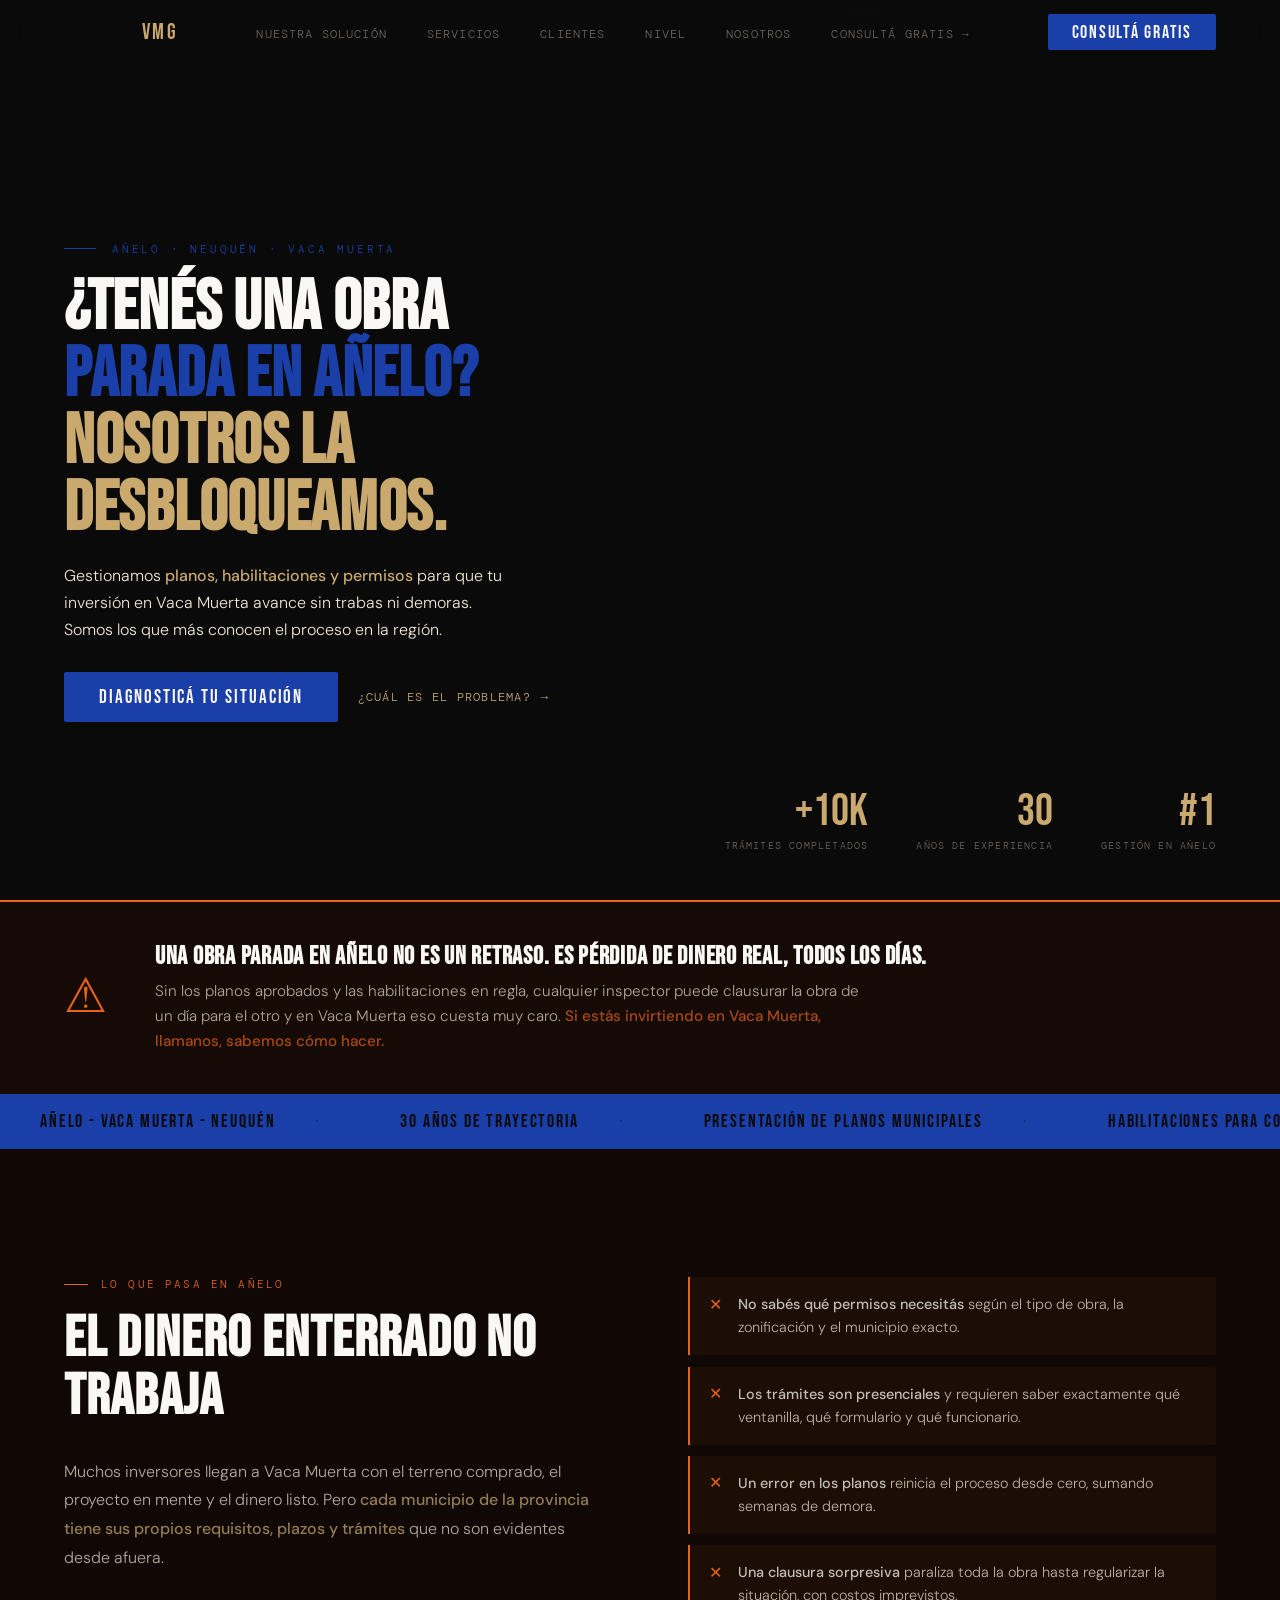
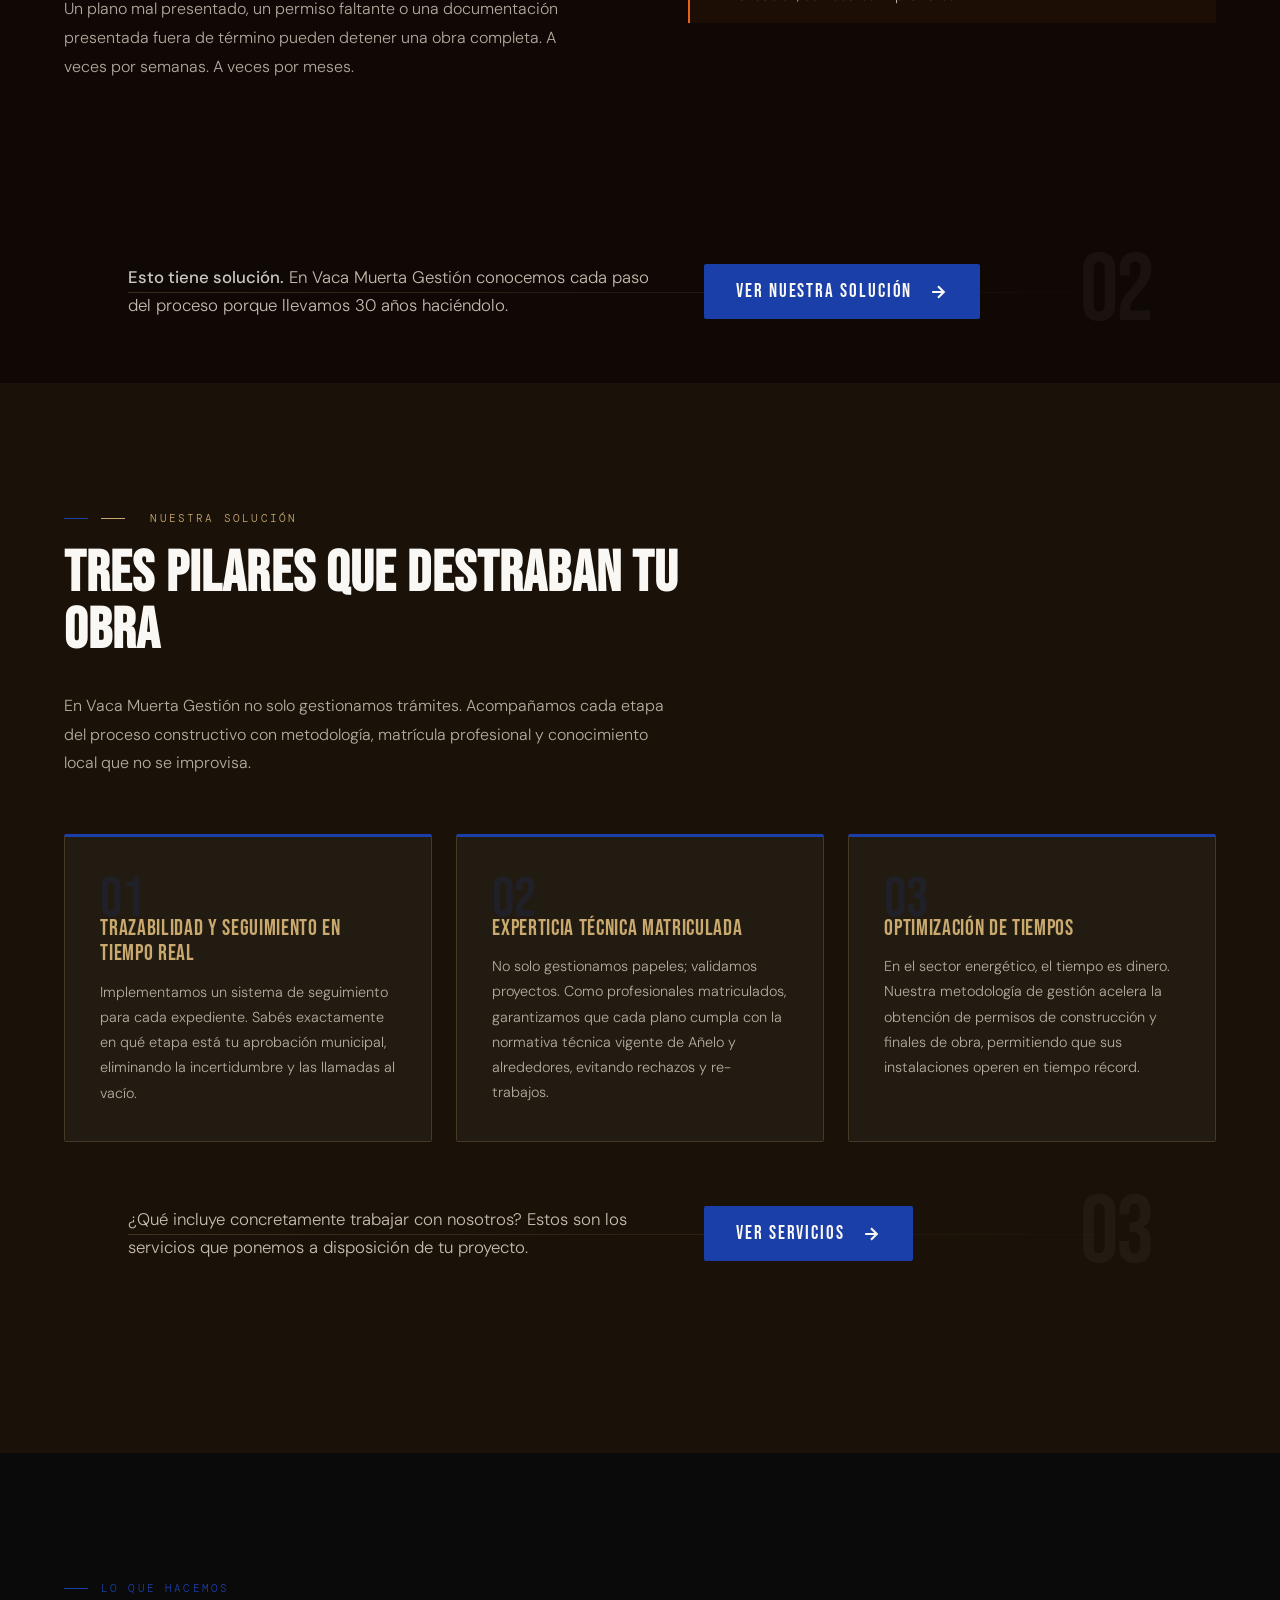
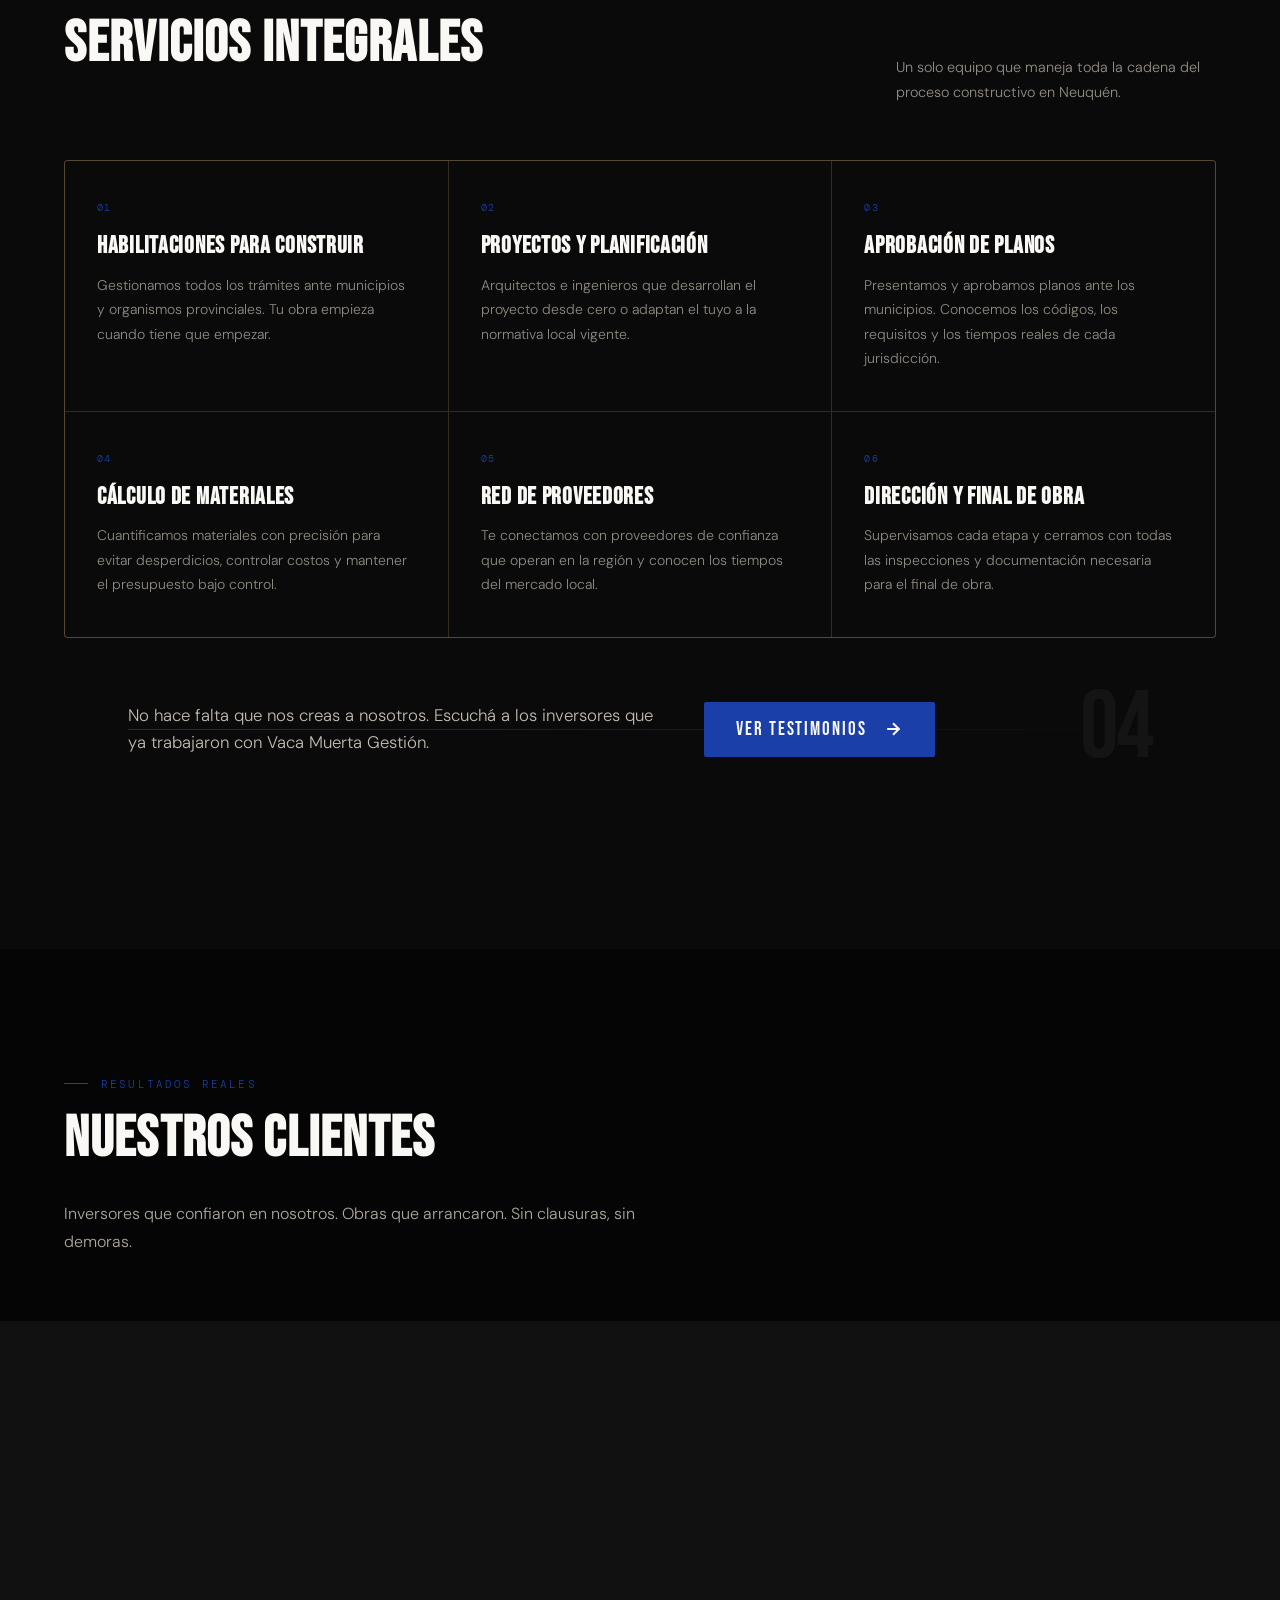
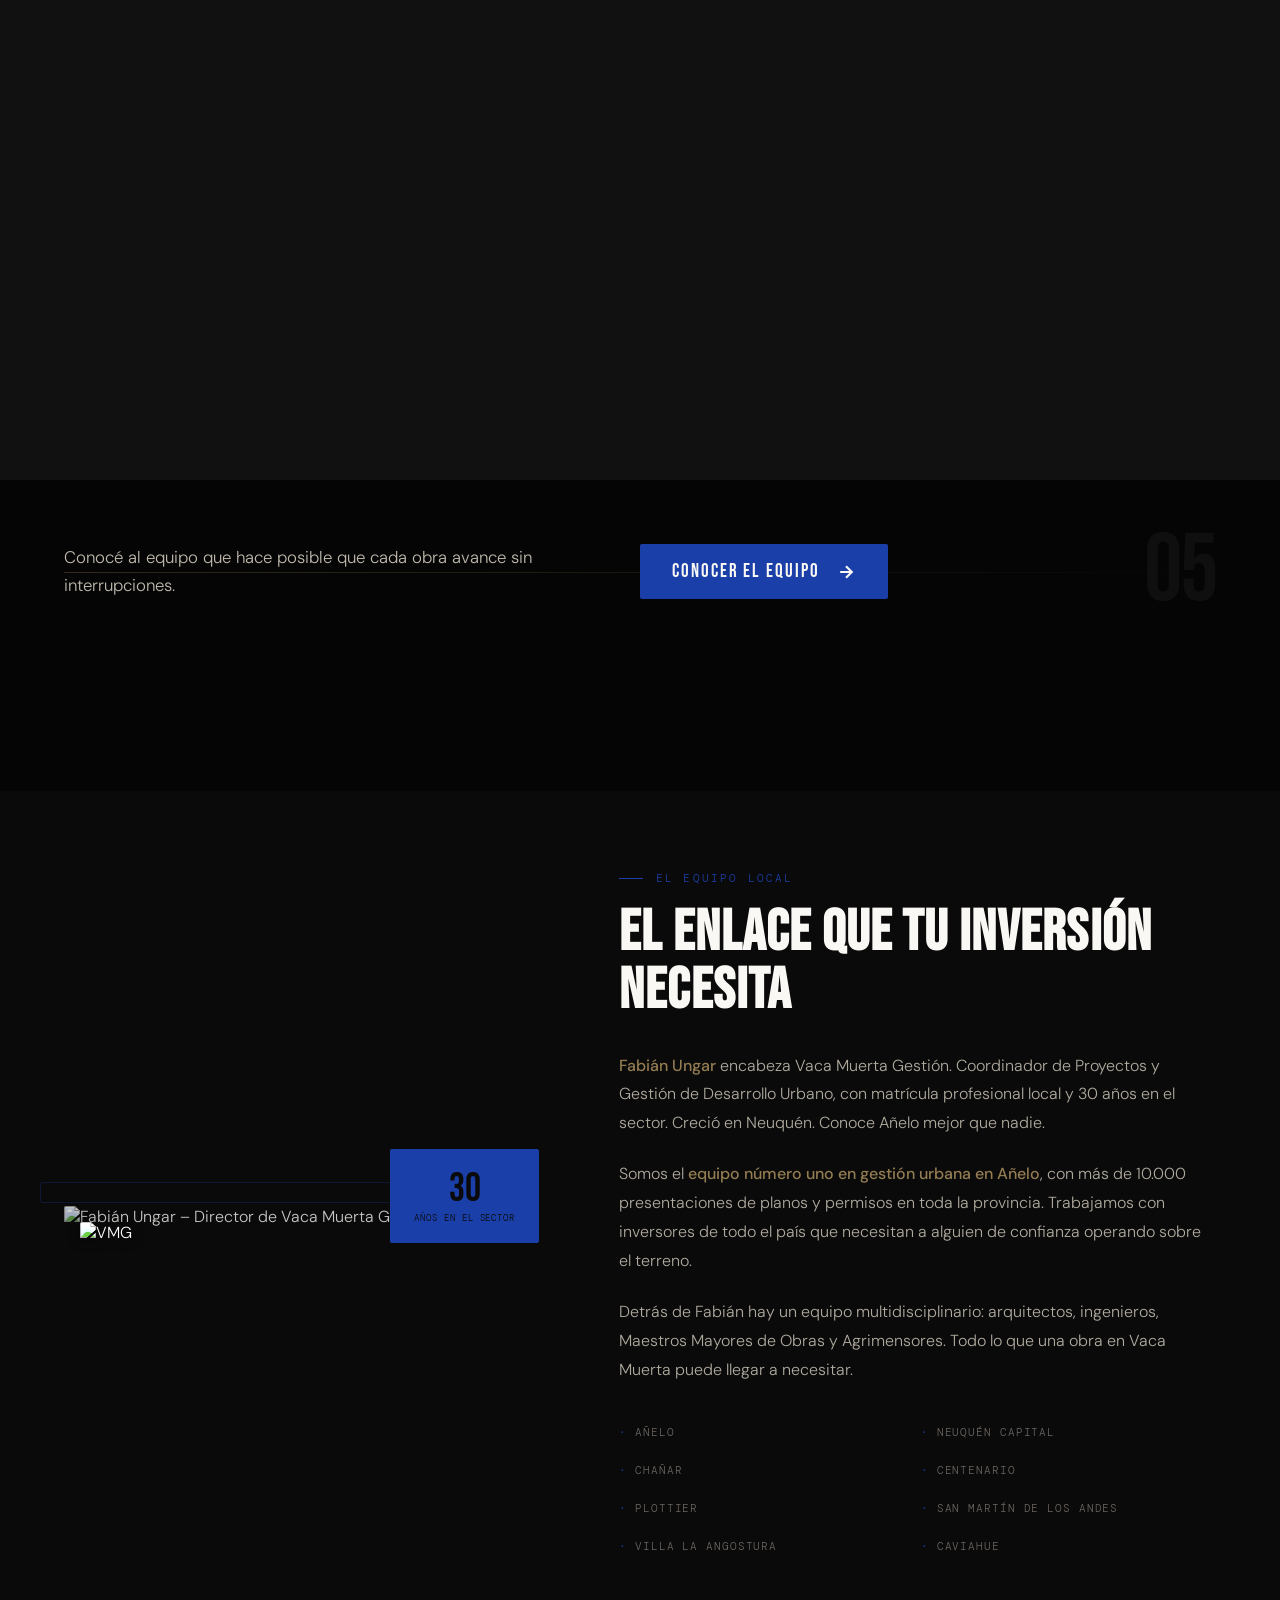
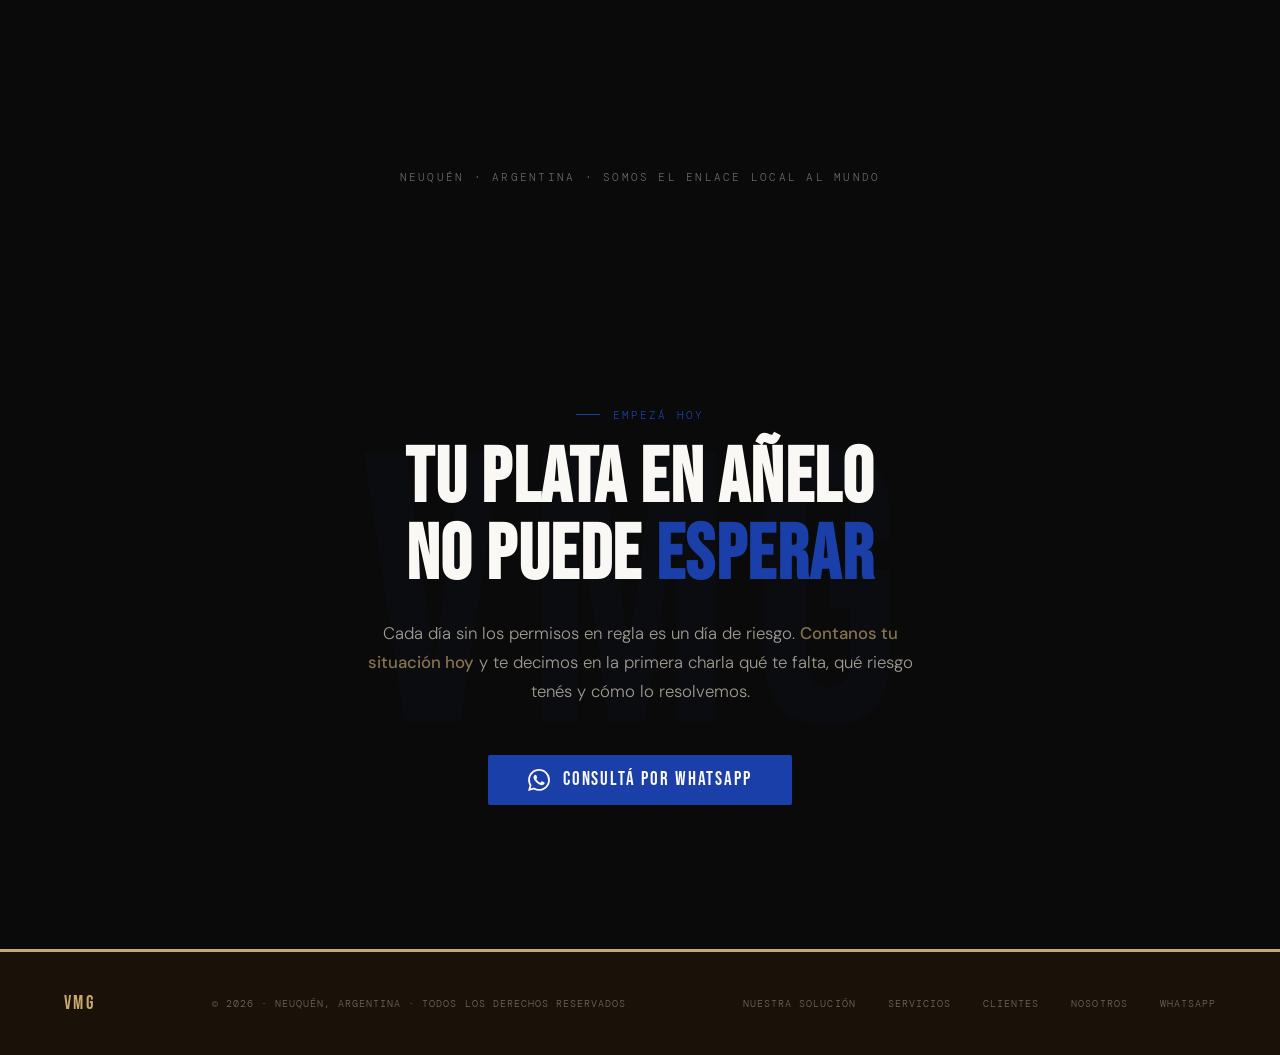
==== commit a2894100: "Add files via upload" ====
--- a/index.html
+++ b/index.html
@@ -19,12 +19,15 @@
   </a>
   <span class="nav-logo-fallback">VMG</span>
   <ul id="navMenu">
-    <li><a href="#solucion" class="nav-link-mobile">Nuestra solución</a></li>
-    <li><a href="#servicios" class="nav-link-mobile">Servicios</a></li>
-    <li><a href="#clientes" class="nav-link-mobile">Clientes</a></li>
-    <li><a href="#nivel" class="nav-link-mobile">Nivel</a></li>
-    <li><a href="#quienes" class="nav-link-mobile">Nosotros</a></li>
+    <li><a href="#solucion">Nuestra solución</a></li>
+    <li><a href="#servicios">Servicios</a></li>
+    <li><a href="#clientes">Clientes</a></li>
+    <li><a href="#nivel">Nivel</a></li>
+    <li><a href="#quienes">Nosotros</a></li>
+    <li><a href="https://wa.me/542996577713" class="menu-mobile-wa">Consultá gratis →</a></li>
   </ul>
+  <!-- botón cerrar dentro del overlay, solo visible cuando está abierto -->
+  <button class="nav-cerrar" id="navCerrar" aria-label="Cerrar menú">✕</button>
   <div style="display:flex; align-items:center; gap:1rem;">
     <a href="https://wa.me/542996577713" class="nav-cta">Consultá gratis</a>
     <button class="nav-hamburger" id="navHamburger" aria-label="Menú">
@@ -389,23 +392,30 @@
 <script>
 // ── HAMBURGUESA ──
 (function() {
-  var btn  = document.getElementById('navHamburger');
-  var menu = document.getElementById('navMenu');
+  var btn    = document.getElementById('navHamburger');
+  var cerrar = document.getElementById('navCerrar');
+  var menu   = document.getElementById('navMenu');
   if (!btn) return;
 
-  btn.addEventListener('click', function() {
-    var abierto = menu.classList.toggle('menu-mobile-abierto');
-    btn.classList.toggle('abierto', abierto);
-    document.body.style.overflow = abierto ? 'hidden' : '';
-  });
-
-  // Cerrar al hacer click en un link
+  function abrir() {
+    menu.classList.add('menu-mobile-abierto');
+    btn.classList.add('abierto');
+    cerrar.classList.add('visible');
+    document.body.style.overflow = 'hidden';
+  }
+
+  function cerrarMenu() {
+    menu.classList.remove('menu-mobile-abierto');
+    btn.classList.remove('abierto');
+    cerrar.classList.remove('visible');
+    document.body.style.overflow = '';
+  }
+
+  btn.addEventListener('click', abrir);
+  cerrar.addEventListener('click', cerrarMenu);
+
   menu.querySelectorAll('a').forEach(function(a) {
-    a.addEventListener('click', function() {
-      menu.classList.remove('menu-mobile-abierto');
-      btn.classList.remove('abierto');
-      document.body.style.overflow = '';
-    });
+    a.addEventListener('click', cerrarMenu);
   });
 })();
 (function() {
--- a/style.css
+++ b/style.css
@@ -922,6 +922,117 @@
   ::-webkit-scrollbar-track { background: var(--negro); }
   ::-webkit-scrollbar-thumb { background: var(--naranja); border-radius: 2px; }
 
+  /* ── HAMBURGUESA ── */
+  .nav-hamburger {
+    display: flex;
+    flex-direction: column;
+    justify-content: center;
+    gap: 5px;
+    background: none;
+    border: none;
+    cursor: pointer;
+    padding: 4px;
+    z-index: 200;
+  }
+  .nav-hamburger span {
+    display: block;
+    width: 24px;
+    height: 2px;
+    background: var(--arena);
+    border-radius: 2px;
+    transition: transform 0.25s, opacity 0.25s;
+  }
+  .nav-hamburger.abierto span:nth-child(1) { transform: translateY(7px) rotate(45deg); }
+  .nav-hamburger.abierto span:nth-child(2) { opacity: 0; }
+  .nav-hamburger.abierto span:nth-child(3) { transform: translateY(-7px) rotate(-45deg); }
+
+  /* menú desplegable mobile */
+  #navMenu.menu-mobile-abierto {
+    display: flex !important;
+    flex-direction: column;
+    position: fixed;
+    top: 0; left: 0; right: 0; bottom: 0;
+    background: rgba(10,10,10,0.97);
+    backdrop-filter: blur(16px);
+    z-index: 150;
+    justify-content: center;
+    align-items: center;
+    gap: 0;
+    list-style: none;
+    padding: 0;
+    animation: menuEntrada 0.35s cubic-bezier(0.16, 1, 0.3, 1) both;
+  }
+  @keyframes menuEntrada {
+    from { opacity: 0; transform: translateY(-20px) scale(0.97); }
+    to   { opacity: 1; transform: translateY(0) scale(1); }
+  }
+  #navMenu.menu-mobile-abierto li {
+    width: 100%;
+    text-align: center;
+    border-bottom: 1px solid var(--linea);
+    opacity: 0;
+    animation: itemEntrada 0.3s ease both;
+  }
+  #navMenu.menu-mobile-abierto li:nth-child(1) { animation-delay: 0.08s; }
+  #navMenu.menu-mobile-abierto li:nth-child(2) { animation-delay: 0.13s; }
+  #navMenu.menu-mobile-abierto li:nth-child(3) { animation-delay: 0.18s; }
+  #navMenu.menu-mobile-abierto li:nth-child(4) { animation-delay: 0.23s; }
+  #navMenu.menu-mobile-abierto li:nth-child(5) { animation-delay: 0.28s; }
+  #navMenu.menu-mobile-abierto li:nth-child(6) { animation-delay: 0.33s; }
+  @keyframes itemEntrada {
+    from { opacity: 0; transform: translateX(-16px); }
+    to   { opacity: 1; transform: translateX(0); }
+  }
+  #navMenu.menu-mobile-abierto a {
+    display: block;
+    padding: 1.4rem 2rem;
+    font-family: 'Bebas Neue', sans-serif;
+    font-size: 2rem;
+    letter-spacing: 0.1em;
+    color: var(--blanco);
+    text-decoration: none;
+    transition: color 0.2s, background 0.2s, padding-left 0.2s;
+  }
+  #navMenu.menu-mobile-abierto a:active,
+  #navMenu.menu-mobile-abierto a:hover {
+    color: var(--naranja);
+    padding-left: 2.6rem;
+  }
+  #navMenu.menu-mobile-abierto a[href="#nivel"] { color: var(--cyan-vmg); }
+  #navMenu.menu-mobile-abierto a[href="#nivel"]:hover { color: var(--blanco); }
+  #navMenu.menu-mobile-abierto .menu-mobile-wa {
+    color: var(--naranja) !important;
+    font-size: 1.4rem;
+  }
+
+  /* botón cerrar */
+  .nav-cerrar {
+    display: none;
+    position: fixed;
+    top: 1.2rem; right: 1.2rem;
+    z-index: 160;
+    background: none;
+    border: 1px solid var(--linea);
+    color: var(--blanco);
+    font-size: 1.4rem;
+    width: 40px; height: 40px;
+    border-radius: 2px;
+    cursor: pointer;
+    align-items: center;
+    justify-content: center;
+    transition: border-color 0.2s, color 0.2s;
+  }
+  .nav-cerrar:hover { border-color: var(--naranja); color: var(--naranja); }
+  .nav-cerrar.visible { display: flex; }
+
+  /* Fix nivel en landscape — forzar visible */
+  @media (orientation: landscape) and (max-width: 900px) {
+    .nivel-section { display: grid !important; }
+    .nav-hamburger { display: flex !important; }
+    nav ul { display: none !important; }
+    .nav-cta { display: none !important; }
+  }
+
   /* ── NIVEL INTERACTIVO (solo mobile) ── */
   .nivel-section { display: none; }
 
@@ -1026,6 +1137,12 @@
   }
 
   /* ── RESPONSIVE ── */
+  @media (min-width: 641px) and (orientation: portrait) {
+    .nav-hamburger { display: none; }
+  }
+  @media (min-width: 901px) {
+    .nav-hamburger { display: none; }
+  }
   @media (max-width: 1024px) {
     nav { padding: 1rem 2rem; }
     nav ul { gap: 1.5rem; }
@@ -1060,7 +1177,8 @@
   @media (max-width: 640px) {
     nav { padding: 0.9rem 1.2rem; }
     nav ul { display: none; }
-    .nav-cta { padding: 0.5rem 1rem; font-size: 0.68rem; }
+    .nav-cta { display: none; }
+    .nav-hamburger { display: flex !important; }
     .hero-left { padding: 7rem 1.2rem 2.5rem; }
     .hero-title { font-size: clamp(3.2rem, 15vw, 5rem); }
     .hero-desc { font-size: 0.95rem; }
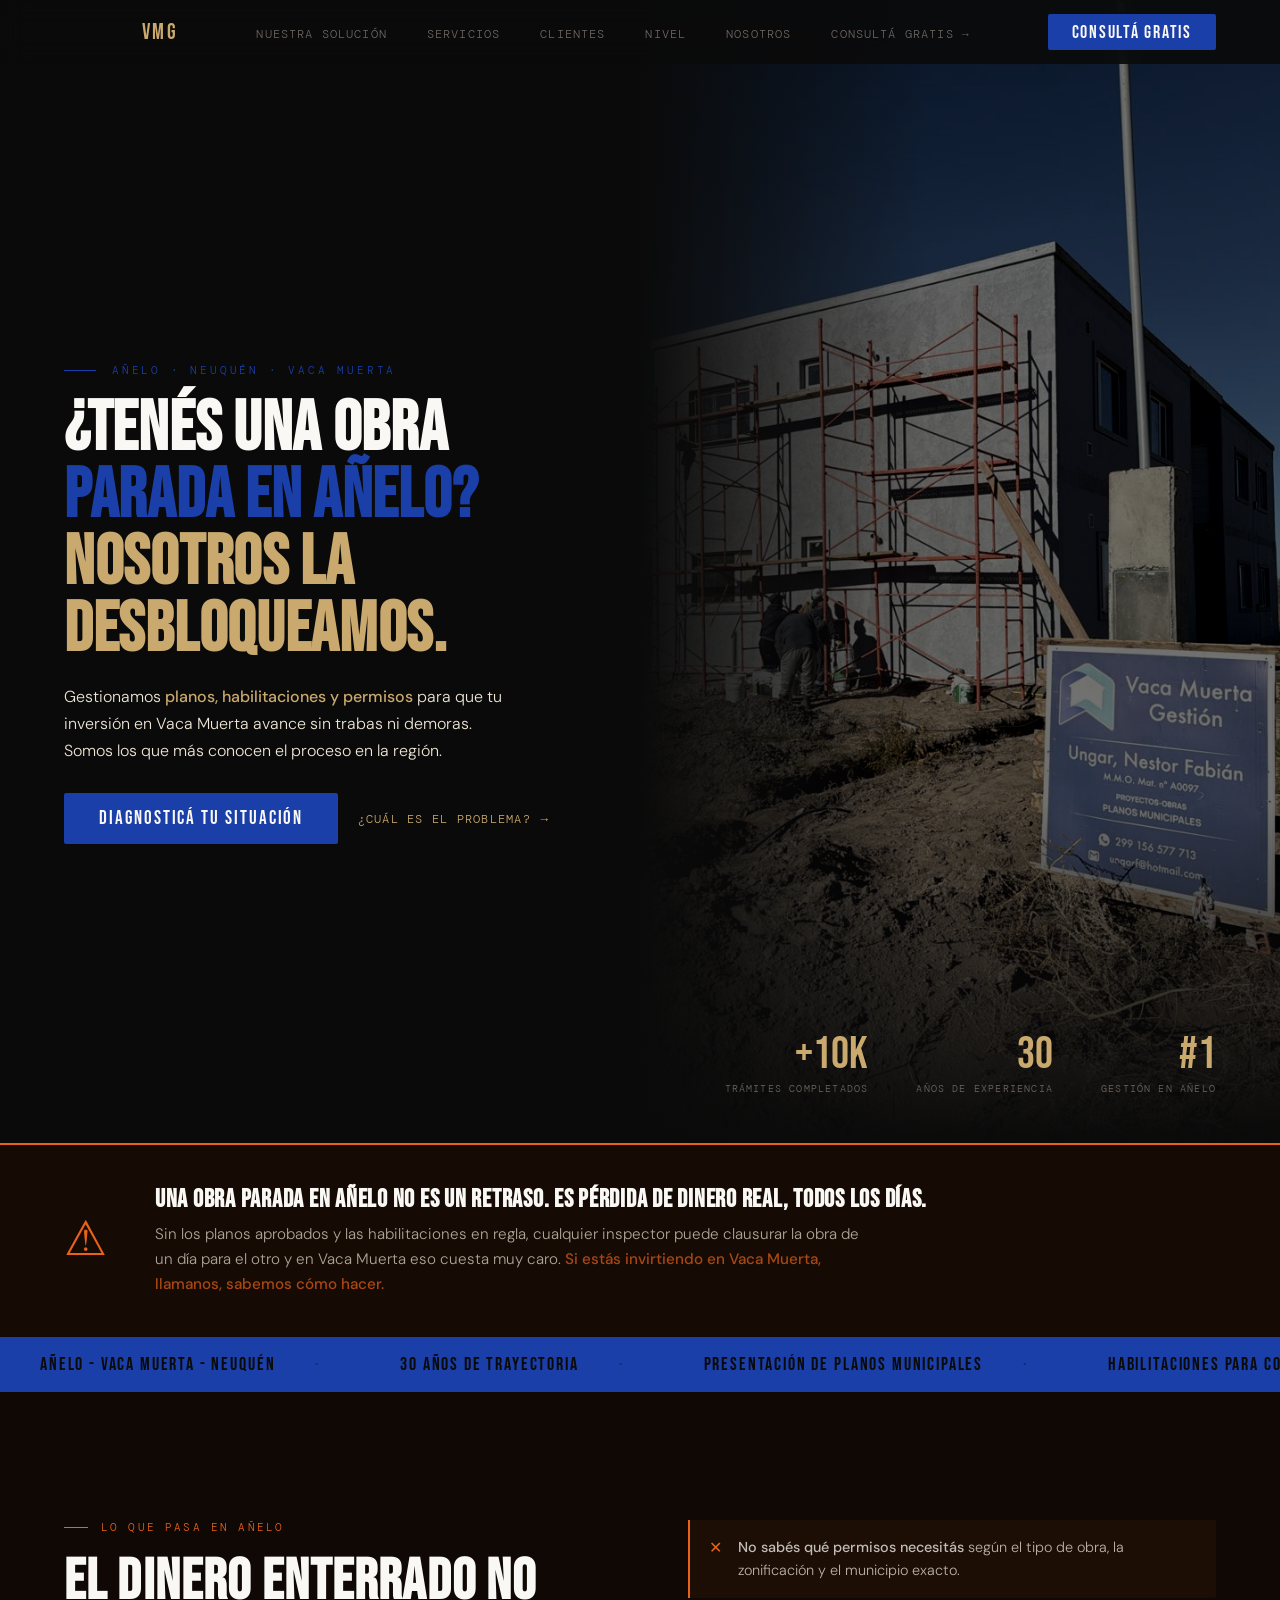
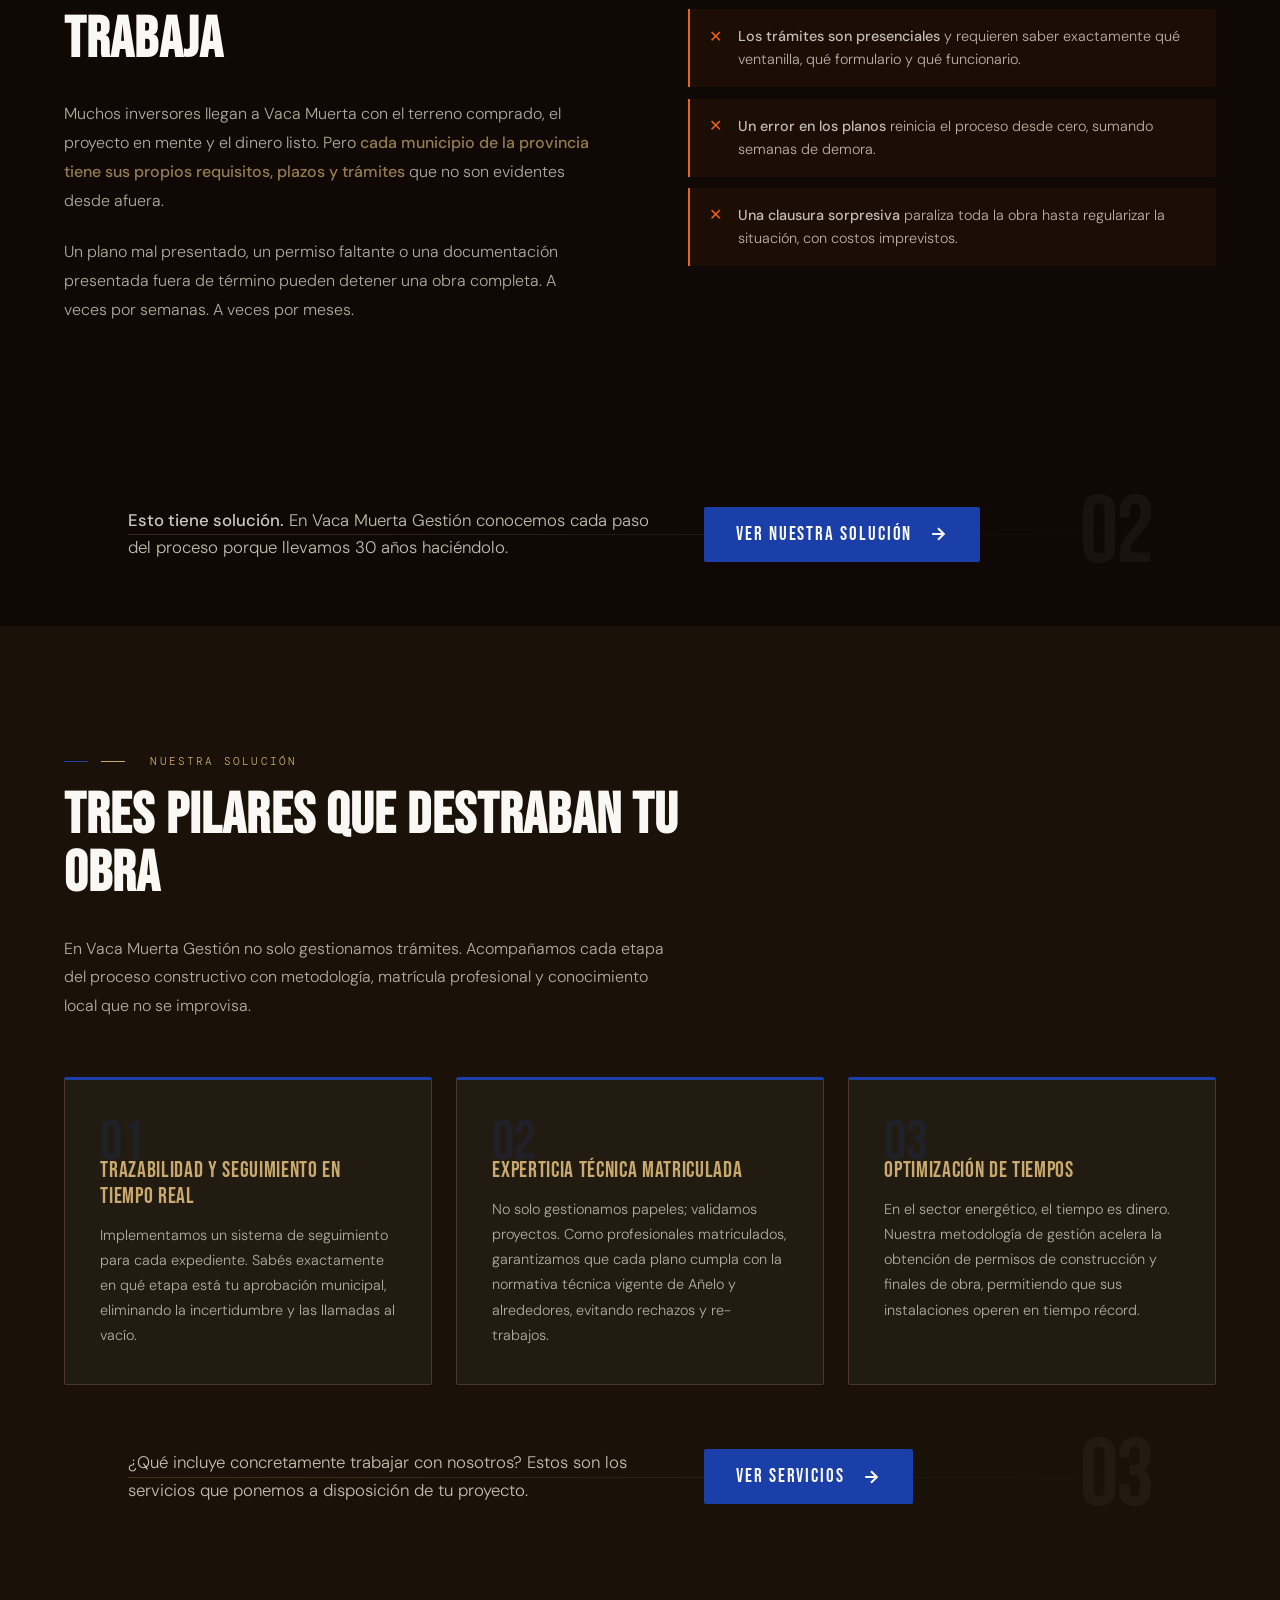
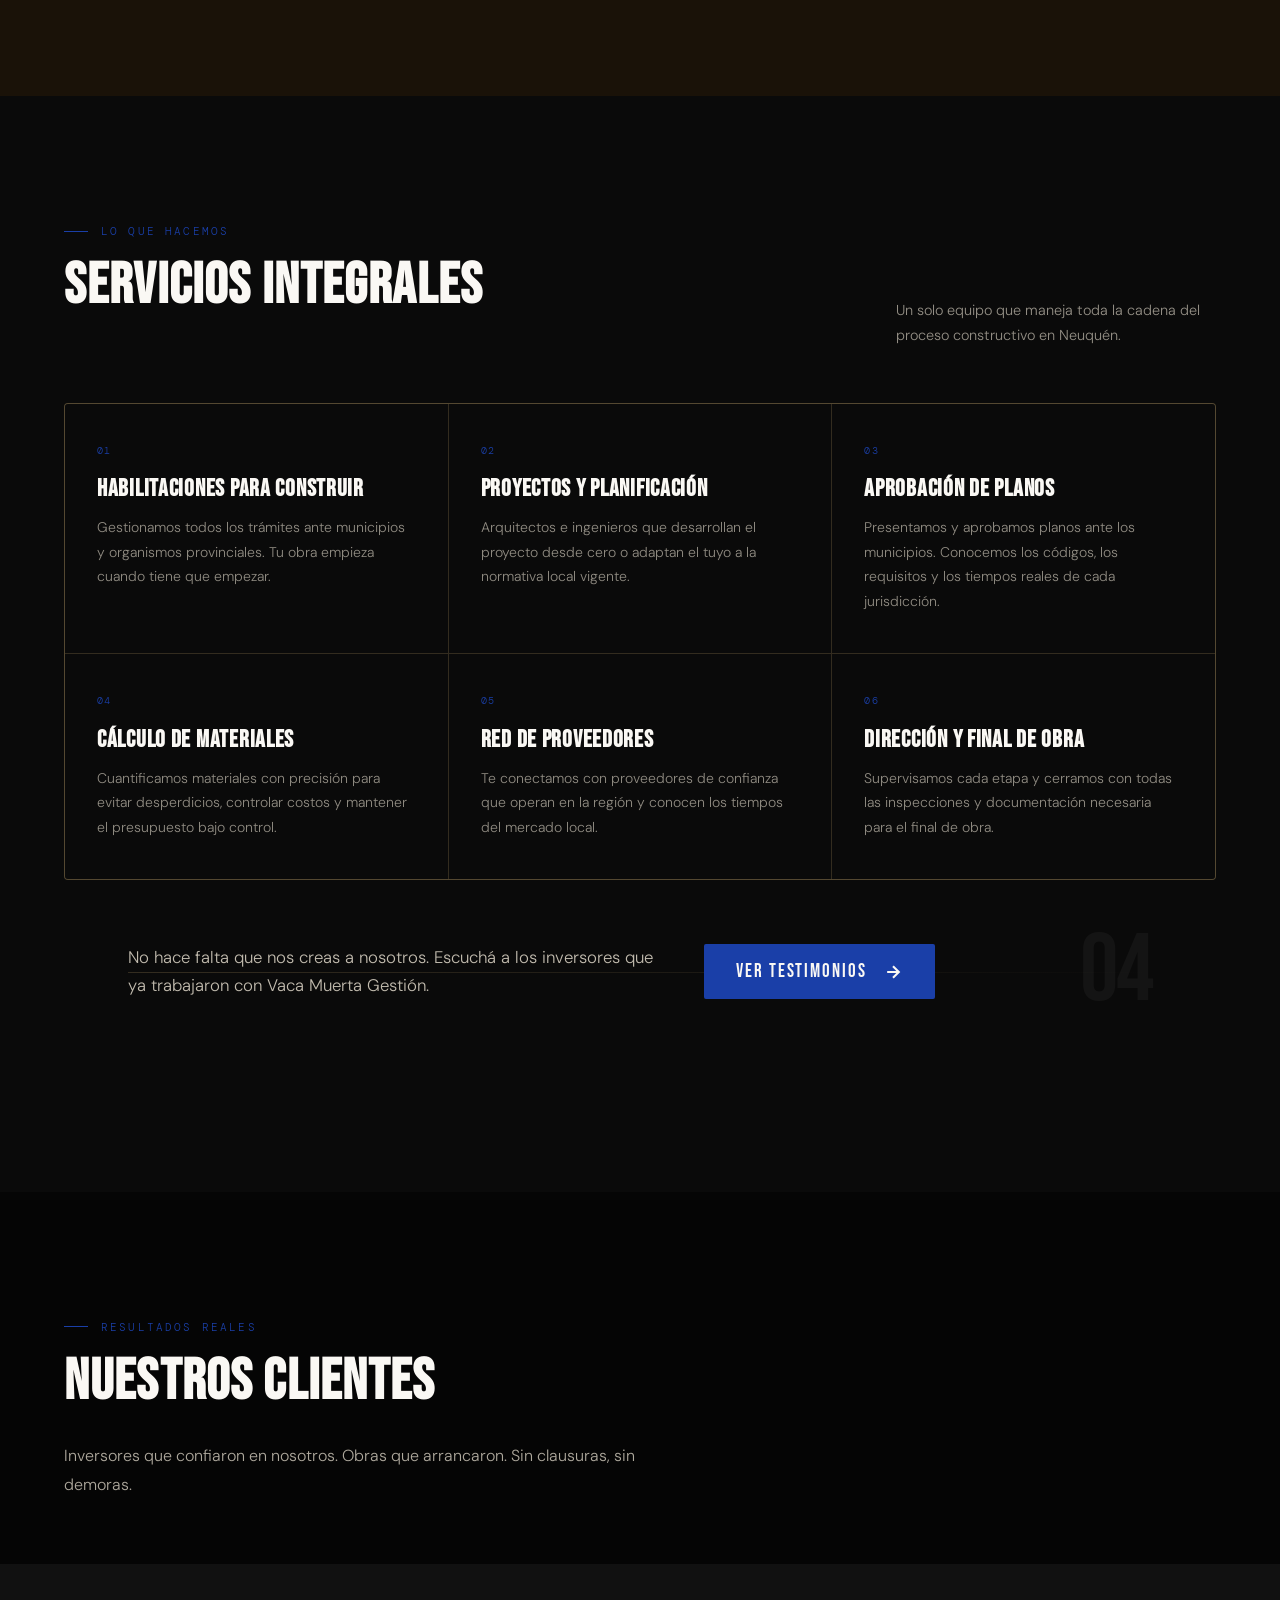
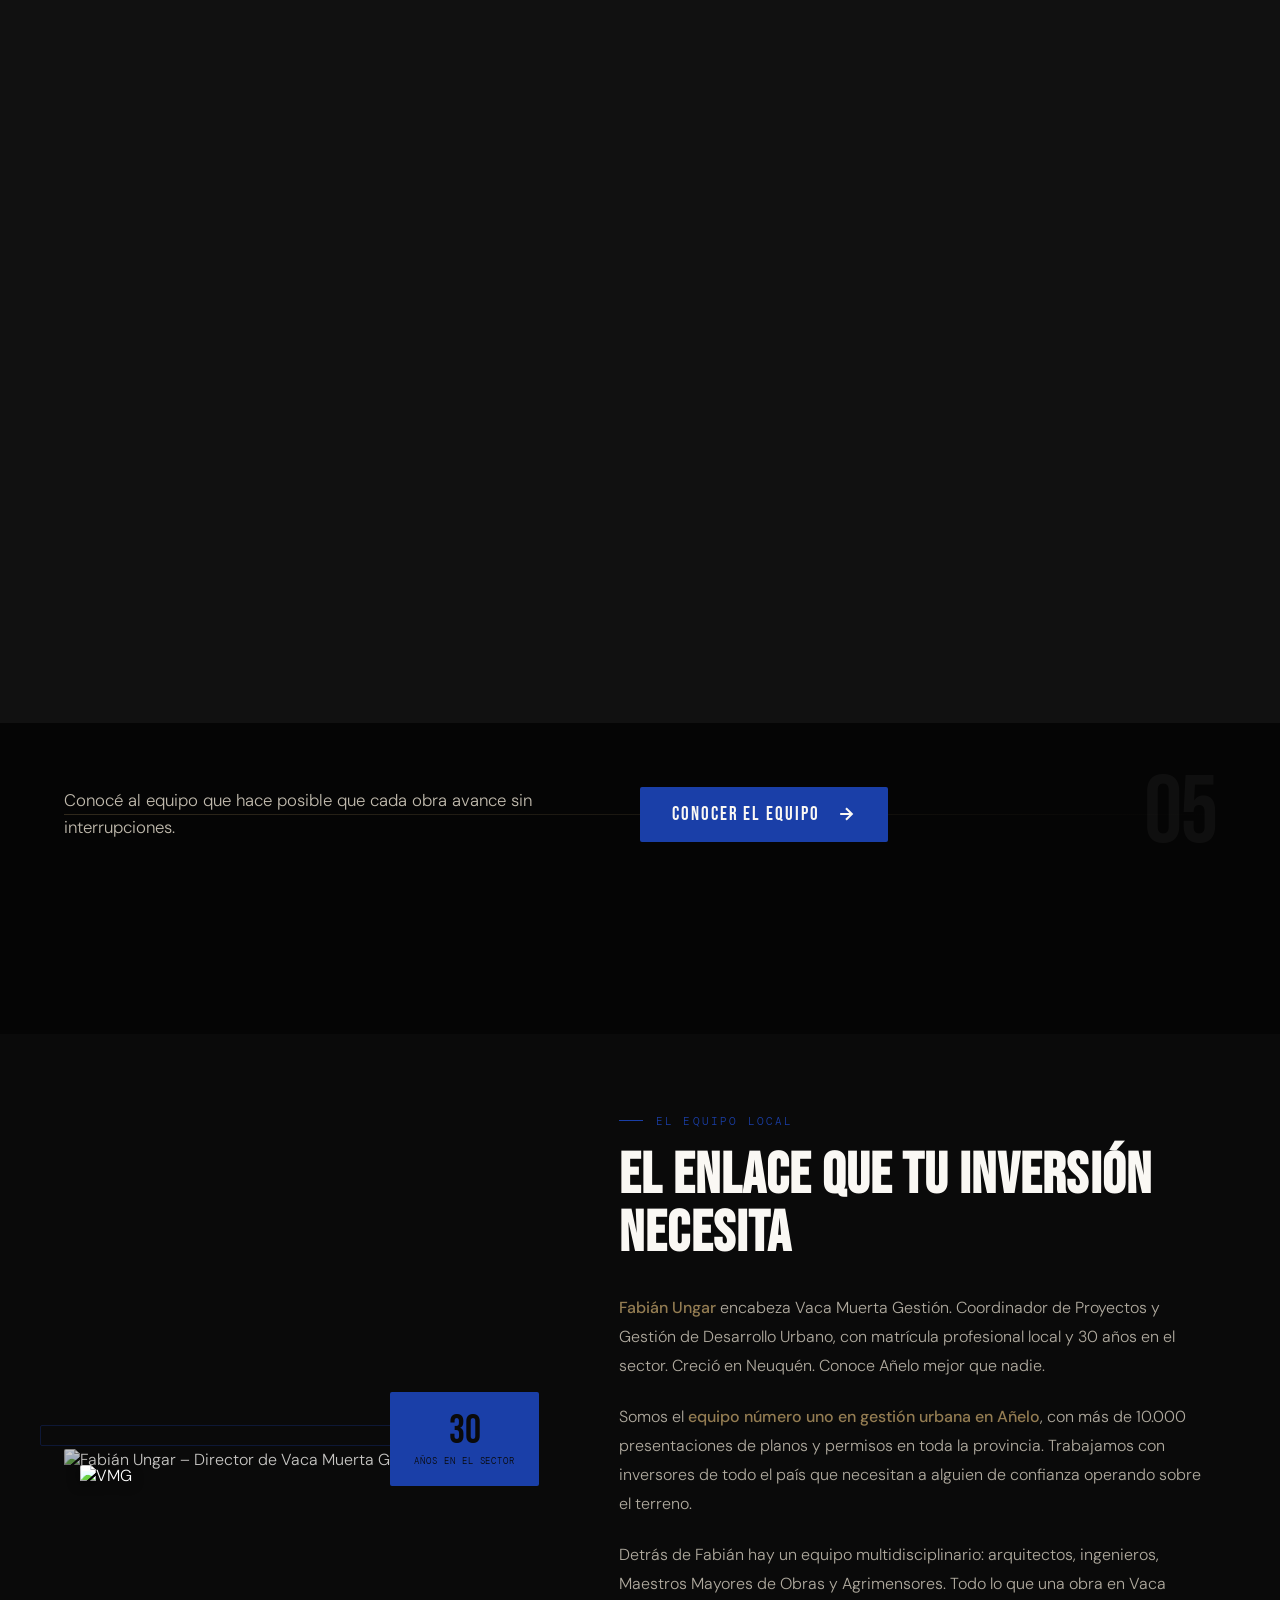
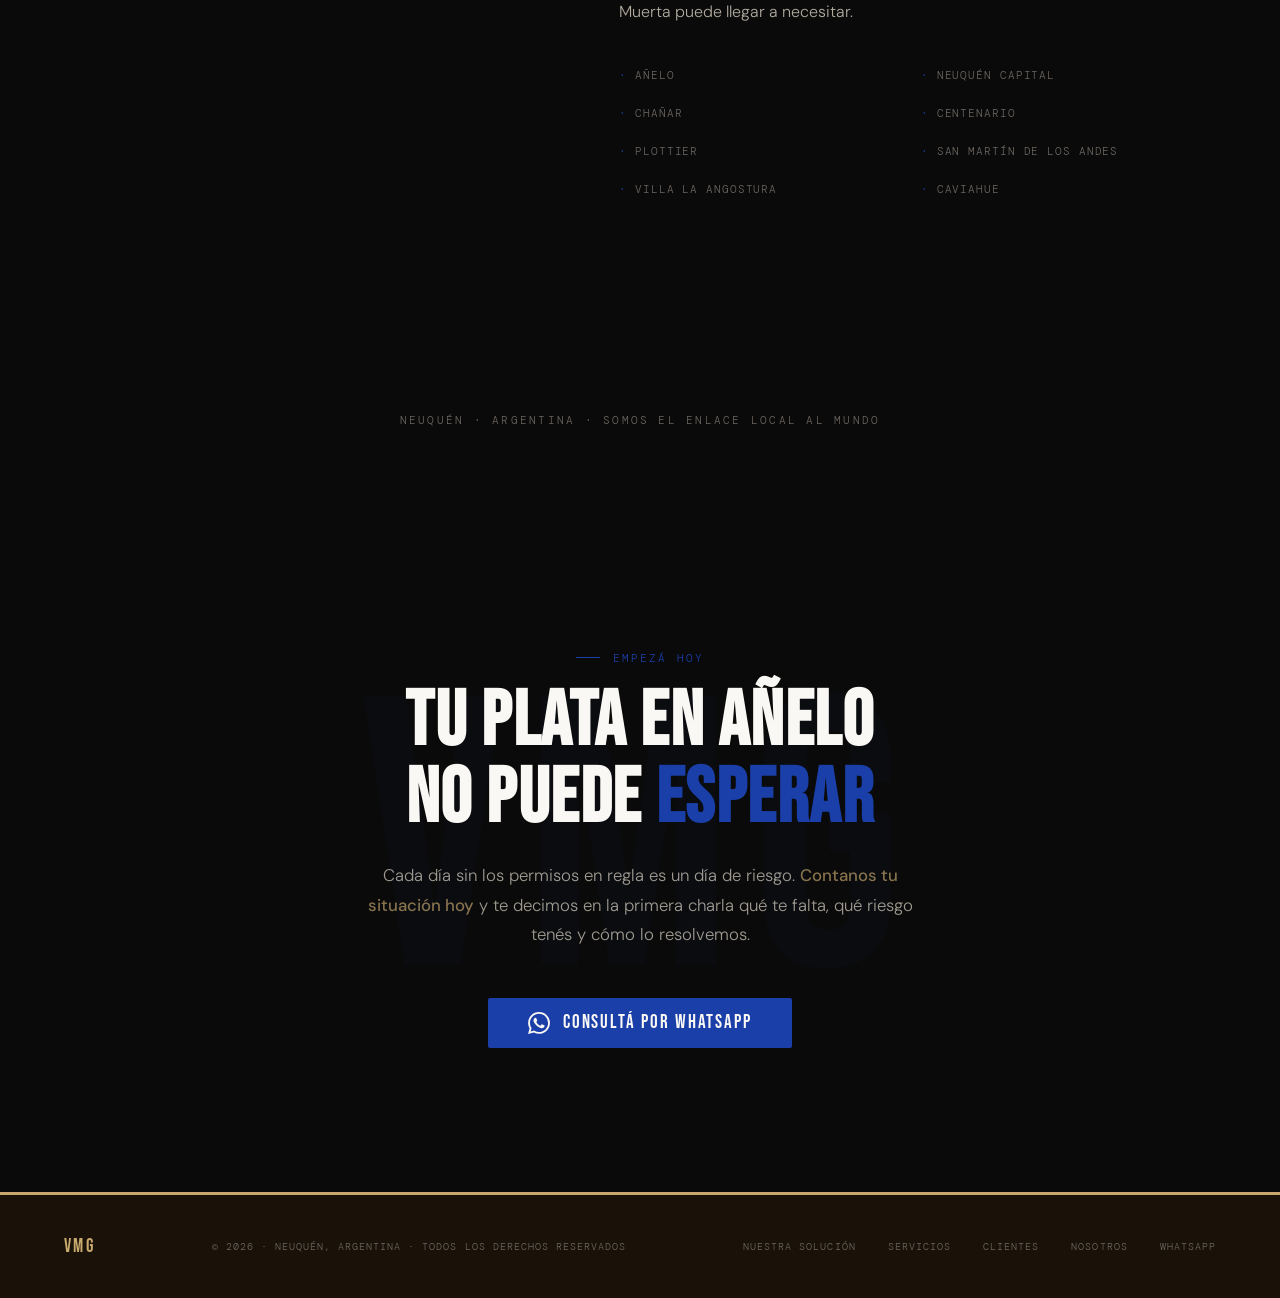
==== commit 131f71c1: "Add files via upload reemplazar archivos existentes" ====
--- a/index.html
+++ b/index.html
@@ -54,7 +54,7 @@
     </div>
   </div>
   <div class="hero-right">
-    <img src="https://vacamuertagestion.com.ar/wp-content/uploads/2024/09/black-white-scene-showcasing-life-construction-workers-site-min-scaled.jpg" alt="Obra en construcción en Añelo">
+    <img src="hero.jpg" alt="Obra en curso en Añelo con cartel Vaca Muerta Gestión">
   </div>
   <div class="hero-stat-bar">
     <div class="stat">
--- a/style.css
+++ b/style.css
@@ -175,7 +175,8 @@
   .hero-right img {
     width: 100%; height: 100%;
     object-fit: cover;
-    filter: grayscale(55%) brightness(0.5);
+    object-position: center 30%;
+    filter: saturate(0.7) brightness(0.45) contrast(1.1);
   }
   .hero-right::after {
     content: '';
@@ -952,8 +953,8 @@
     flex-direction: column;
     position: fixed;
     top: 0; left: 0; right: 0; bottom: 0;
-    background: rgba(10,10,10,0.97);
-    backdrop-filter: blur(16px);
+    background: #0a0a0a;
+    backdrop-filter: none;
     z-index: 150;
     justify-content: center;
     align-items: center;
